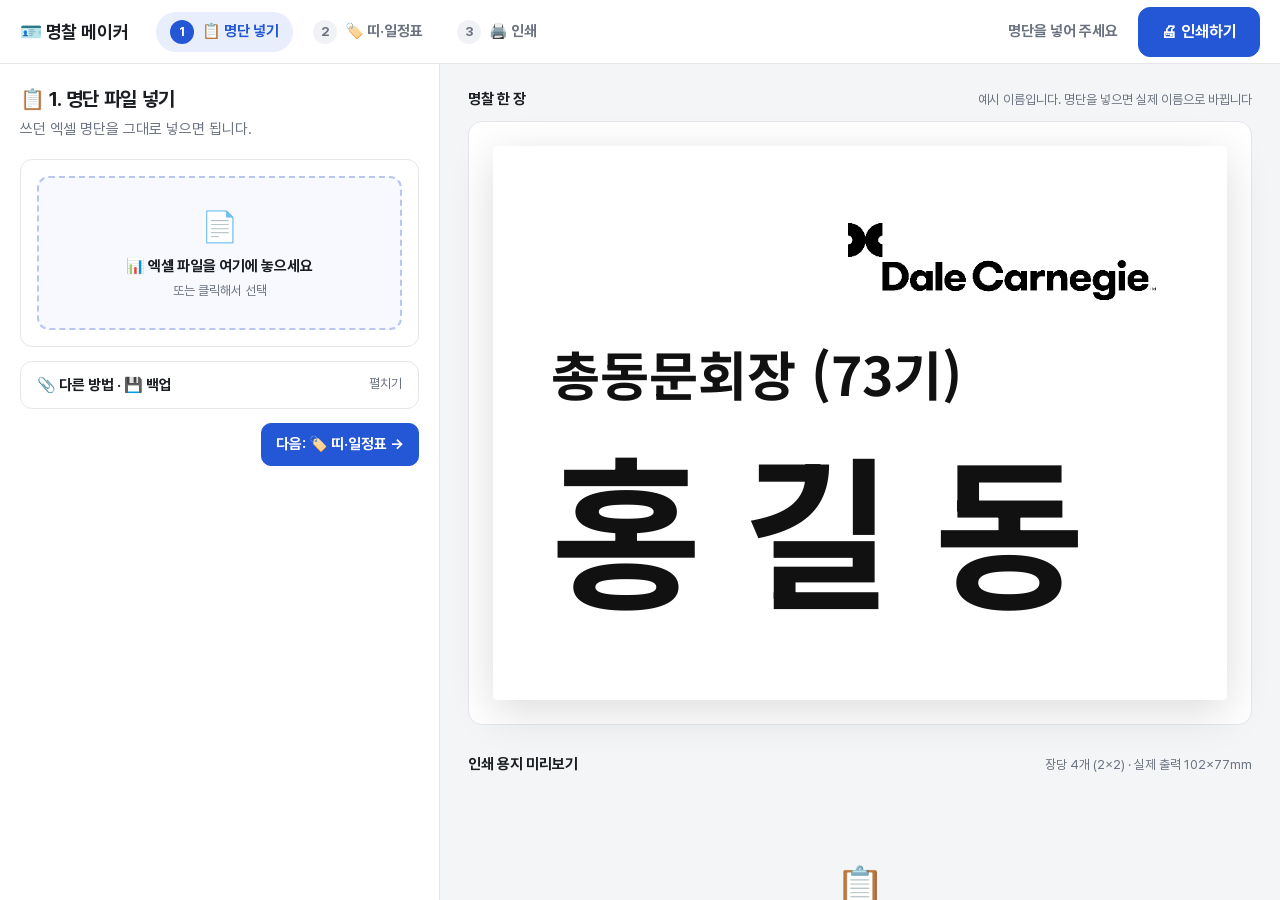
==== nametag/index.html @ 74108c9f "명찰 메이커: 윗칸 띠를 명찰 위에 이어 붙여 한 장에서 곧은 선 6번으로 끝나게, 받은 PPT 양식대로 로고 오른쪽·글 왼쪽, 화면을 번호 목록 3단계로 단순화, 예시 이름 홍길" ====
<!doctype html>
<html lang="ko">
<head>
<meta charset="utf-8">
<meta name="viewport" content="width=device-width, initial-scale=1">
<title>명찰 메이커</title>
<link href="lib/fonts.css" rel="stylesheet">
<!-- 보안: 스크립트·글꼴·도구 파일은 모두 같은 폴더에서만 읽고, 네트워크 연결은 같은 주소로만 허용한다. 글자 인식 작업자(worker)는 blob으로 열어 이 정책을 그대로 물려받는다. -->
<meta http-equiv="Content-Security-Policy" content="default-src 'self'; script-src 'self' 'unsafe-inline' 'wasm-unsafe-eval'; worker-src 'self' blob:; connect-src 'self' data:; img-src 'self' data: blob:; style-src 'self' 'unsafe-inline'; font-src 'self' data:; object-src 'none'; base-uri 'self'; form-action 'none'">
<script src="lib/xlsx.full.min.js"></script>
<script src="lib/tesseract.min.js"></script>
<style>
  :root{
    --bg:#f4f5f7; --card:#fff; --line:#e4e6ea; --line2:#cfd3d9; --text:#1a1d21; --muted:#6b7280; --soft:#f0f2f5;
    --accent:#2457d6; --accent2:#1a46b3; --accent-soft:#e8eefc; --ok:#15803d; --danger:#c2410c;
    --r:12px;
  }
  *{box-sizing:border-box}
  html,body{margin:0;height:100%}
  body{min-width:0;overflow-x:auto;font-family:Pretendard,'Noto Sans KR','Apple SD Gothic Neo','Malgun Gothic',sans-serif;background:var(--bg);color:var(--text);font-size:15px;line-height:1.5;display:flex;flex-direction:column;height:100vh;overflow:hidden;-webkit-font-smoothing:antialiased}
  button,input,select,textarea{font:inherit;color:inherit}

  /* 상단 바 */
  .top{height:64px;background:#fff;border-bottom:1px solid var(--line);display:flex;align-items:center;padding:0 20px;gap:20px;flex:none}
  .brand{font-weight:800;font-size:18px;letter-spacing:-.2px;white-space:nowrap}
  .steps{display:flex;gap:6px;margin-left:8px}
  .todo{display:flex;flex-direction:column;gap:10px;margin:0}
  .todo .row{display:flex;gap:12px;align-items:flex-start}
  .todo .n{width:26px;height:26px;border-radius:50%;background:var(--accent);color:#fff;font-weight:800;font-size:14px;display:flex;align-items:center;justify-content:center;flex:none;margin-top:1px}
  .todo .t{font-size:16px;font-weight:700;line-height:1.5}
  .todo .d{font-size:13.5px;color:var(--muted);line-height:1.5}
  .numcard{display:flex;gap:12px;align-items:flex-start}
  .numcard .n{width:26px;height:26px;border-radius:50%;background:var(--accent);color:#fff;font-weight:800;font-size:14px;display:flex;align-items:center;justify-content:center;flex:none}
  .numcard .nb{flex:1;min-width:0;display:block}
  .numcard h3{margin-top:2px}
  .steps button{white-space:nowrap;border:0;background:transparent;padding:8px 14px;border-radius:999px;display:flex;align-items:center;gap:8px;font-weight:600;color:var(--muted);cursor:pointer}
  .steps button .n{width:24px;height:24px;border-radius:50%;background:var(--soft);display:inline-flex;align-items:center;justify-content:center;font-size:13px;font-weight:800}
  .steps button.active{background:var(--accent-soft);color:var(--accent)}
  .steps button.active .n{background:var(--accent);color:#fff}
  .steps button.done .n{background:var(--ok);color:#fff}
  .status{margin-left:auto;font-weight:700;color:var(--muted)}
  .status b{color:var(--text);font-size:17px}
  .btn{border:1px solid var(--line2);background:#fff;border-radius:10px;padding:9px 14px;font-weight:600;cursor:pointer;display:inline-flex;align-items:center;gap:6px;white-space:nowrap}
  .btn:hover{background:var(--soft)}
  .btn.primary{background:var(--accent);border-color:var(--accent);color:#fff}
  .btn.primary:hover{background:var(--accent2)}
  .btn.big{padding:12px 22px;font-size:16px;border-radius:12px}
  .btn.sm{padding:5px 10px;font-size:13px;border-radius:8px}
  .btn.ghost{border-color:transparent;background:transparent;color:var(--accent)}
  .btn.danger{color:var(--danger)}
  .btn.block{width:100%;justify-content:center}

  /* 본문 */
  .body{flex:1;display:flex;min-height:0}
  .side{width:440px;min-width:440px;background:#fff;border-right:1px solid var(--line);overflow-y:auto;padding:20px 20px 60px}
  .side section{display:none}
  .side section.active{display:block}
  .stage{flex:1;overflow:auto;padding:24px 28px;min-width:420px}
  h2{font-size:20px;font-weight:800;margin:0 0 4px;letter-spacing:-.3px}
  .lead{color:var(--muted);margin:0 0 18px}
  .card{background:var(--card);border:1px solid var(--line);border-radius:var(--r);padding:16px;margin-bottom:14px}
  .card h3{font-size:15px;font-weight:700;margin:0 0 10px;display:flex;align-items:center;justify-content:space-between}
  .card h3 .sub{font-weight:500;color:var(--muted);font-size:13px}
  .muted{color:var(--muted);font-size:13px}
  .field{display:grid;grid-template-columns:96px 1fr;align-items:center;gap:10px;margin:10px 0}
  .field>label{font-weight:600;font-size:14px;color:#374151}
  .ctl{display:flex;align-items:center;gap:8px;flex-wrap:wrap}
  .in{height:38px;border:1px solid var(--line2);border-radius:10px;padding:0 12px;background:#fff;min-width:0}
  .in:focus{outline:2px solid var(--accent-soft);border-color:var(--accent)}
  .in.num{width:76px;text-align:center}
  .in.full{width:100%}
  textarea.in{height:auto;min-height:120px;padding:10px 12px;resize:vertical;font-family:ui-monospace,Menlo,monospace;font-size:13px;line-height:1.5}
  input[type=color]{width:38px;height:38px;padding:2px;border:1px solid var(--line2);border-radius:10px;background:#fff;cursor:pointer}
  .seg{display:inline-flex;flex-wrap:wrap;border:1px solid var(--line2);border-radius:10px;overflow:hidden;background:#fff}
  .seg button{white-space:nowrap;border:0;background:transparent;padding:8px 10px;font-size:13px;font-weight:600;cursor:pointer;color:var(--muted);border-right:1px solid var(--line)}
  .seg button:last-child{border-right:0}
  .seg button.on{background:var(--accent);color:#fff}
  .toggle{display:inline-flex;align-items:center;gap:8px;cursor:pointer;font-weight:600;font-size:14px}
  .toggle input{width:18px;height:18px;accent-color:var(--accent)}
  .stepper{display:inline-flex;align-items:center;border:1px solid var(--line2);border-radius:10px;overflow:hidden}
  .stepper button{border:0;background:#fff;width:34px;height:36px;cursor:pointer;font-size:18px;color:var(--muted)}
  .stepper button:hover{background:var(--soft)}
  .stepper input{width:54px;height:36px;border:0;border-left:1px solid var(--line);border-right:1px solid var(--line);text-align:center;font-weight:700}
  .next{display:flex;justify-content:flex-end;margin-top:6px}

  /* 명단 */
  .drop{border:2px dashed #b9c6ee;border-radius:12px;padding:26px 16px;text-align:center;background:#f7f9ff;cursor:pointer}
  .drop.over{background:var(--accent-soft);border-color:var(--accent)}
  .drop .ic{font-size:30px}
  .drop b{display:block;font-size:15px;margin:6px 0 2px}
  .okbox{background:#ecfdf5;border:1px solid #a7f3d0;color:#065f46;border-radius:10px;padding:10px 12px;font-weight:600;display:flex;justify-content:space-between;align-items:center}
  .mapRow{display:grid;grid-template-columns:70px 1fr 1fr;gap:8px;align-items:center;margin:6px 0}
  .mapRow .k{font-weight:700}
  .mapRow .ex{color:var(--muted);font-size:13px;overflow:hidden;text-overflow:ellipsis;white-space:nowrap}

  /* 틀 카드 */
  .tplGrid{display:grid;grid-template-columns:1fr 1fr;gap:10px}
  .tplCard{border:2px solid var(--line);border-radius:12px;padding:10px;cursor:pointer;background:#fff;text-align:left}
  .tplCard:hover{border-color:var(--line2)}
  .tplCard.on{border-color:var(--accent);background:var(--accent-soft)}
  .tplCard .th{display:flex;justify-content:center;background:#eef0f3;border-radius:8px;padding:8px;overflow:hidden}
  .tplCard .nm{font-weight:700;font-size:13px;margin-top:8px;white-space:nowrap;overflow:hidden;text-overflow:ellipsis}

  /* 줄 편집 */
  .lineCard{border:1px solid var(--line);border-radius:12px;padding:12px;margin:10px 0;background:#fff}
  .lineTop{display:flex;align-items:center;gap:10px;margin-bottom:8px}
  .lineNo{width:26px;height:26px;border-radius:50%;background:var(--text);color:#fff;font-weight:800;font-size:13px;display:inline-flex;align-items:center;justify-content:center;flex:none}
  .lineSample{flex:1;font-weight:700;font-size:16px;overflow:hidden;text-overflow:ellipsis;white-space:nowrap;background:var(--soft);border-radius:8px;padding:6px 10px}
  .lineSample.empty{color:var(--muted);font-weight:500;font-size:13px}
  .ibtn{border:1px solid var(--line2);background:#fff;border-radius:8px;width:30px;height:30px;cursor:pointer;color:var(--muted)}
  .ibtn:hover{background:var(--soft)}
  .chips{display:flex;flex-wrap:wrap;gap:6px;align-items:center}
  .chip{display:inline-flex;align-items:center;gap:6px;background:var(--accent-soft);color:var(--accent);border-radius:999px;padding:5px 6px 5px 12px;font-weight:700;font-size:13px;cursor:pointer;border:1px solid transparent}
  .chip.edit{border-color:var(--accent)}
  .chip small{font-weight:500;opacity:.8}
  .chip .x{width:20px;height:20px;border-radius:50%;background:#fff;display:inline-flex;align-items:center;justify-content:center;font-size:12px}
  .chip .x:hover{background:#fee2e2;color:var(--danger)}
  .chipAdd{border:1px dashed var(--line2);border-radius:999px;height:32px;padding:0 10px;background:#fff;color:var(--muted);font-weight:600;font-size:13px}
  .partEdit{display:flex;gap:8px;align-items:center;background:var(--soft);border-radius:10px;padding:8px 10px;margin-top:8px;font-size:13px}
  .partEdit .in{height:32px;width:90px}
  .partEdit .in.wide{width:200px}

  /* 글꼴 목록 */
  .fontList{display:grid;grid-template-columns:1fr 1fr;gap:8px}
  .fontOpt{border:2px solid var(--line);border-radius:10px;padding:8px 10px;cursor:pointer;background:#fff;text-align:left}
  .fontOpt.on{border-color:var(--accent);background:var(--accent-soft)}
  .fontOpt .sm{font-size:22px;font-weight:700;line-height:1.1}
  .fontOpt .nm{font-size:12px;color:var(--muted);margin-top:2px}

  /* 크기 카드 */
  .sizeGrid{display:grid;grid-template-columns:repeat(5,1fr);gap:6px}
  .sizeOpt{border:2px solid var(--line);border-radius:10px;padding:10px 6px;cursor:pointer;background:#fff;text-align:center}
  .sizeOpt.on{border-color:var(--accent);background:var(--accent-soft)}
  .sizeOpt .box{margin:0 auto 6px;border:2px solid #9ca3af;border-radius:3px;background:#fff}
  .sizeOpt b{display:block;font-size:13px}
  .sizeOpt small{color:var(--muted);font-size:11px}

  details.adv{border:1px solid var(--line);border-radius:12px;padding:0 16px;margin-bottom:14px;background:#fff}
  details.adv summary{cursor:pointer;padding:12px 0;font-weight:700;list-style:none;display:flex;justify-content:space-between}
  details.adv summary::after{content:'펼치기';color:var(--muted);font-weight:500;font-size:13px}
  details.adv[open] summary::after{content:'접기'}
  details.adv .inner{padding-bottom:12px}

  .check{display:flex;gap:10px;align-items:flex-start;padding:8px 0;border-bottom:1px solid var(--line)}
  .check:last-child{border-bottom:0}
  .check .ic{font-size:18px;line-height:1.3}
  .check b{display:block}

  /* 미리보기 영역 */
  .stageHead{display:flex;align-items:center;gap:12px;margin-bottom:10px}
  .stageHead h3{margin:0;font-size:15px;font-weight:700;white-space:nowrap}
  .stageHead .muted{margin-left:auto}
  .oneWrap{background:#fff;border:1px solid var(--line);border-radius:14px;padding:24px;display:flex;justify-content:center;margin-bottom:24px;min-height:200px;align-items:center}
  .oneBadge{box-shadow:0 6px 24px rgba(0,0,0,.14);border-radius:2px}
  .pager{display:flex;align-items:center;gap:6px}
  .pager button{border:1px solid var(--line2);background:#fff;border-radius:8px;width:32px;height:32px;cursor:pointer}
  .pager span{font-weight:700;min-width:64px;text-align:center}
  .pageWrap{margin:0 auto 20px;box-shadow:0 2px 14px rgba(0,0,0,.14);background:#fff;position:relative;display:none}
  .pageWrap.show{display:block}
  .page{position:relative;background:#fff;overflow:hidden}
  .badge{position:absolute;overflow:hidden;display:flex;flex-direction:column;background:#fff}
  .badge .content{flex:1;display:flex;flex-direction:column;align-items:center;overflow:hidden}
  .badge .ln{white-space:nowrap;line-height:1.2;width:100%}
  .cut{position:absolute;background:#9ca3af}
  .cutV{width:0.2mm;top:2mm;bottom:2mm}
  .cutH{height:0.2mm;left:2mm;right:2mm}
  .mark{position:absolute;background:#6b7280}
  .pageNo{position:absolute;right:4mm;bottom:2mm;font-size:7pt;color:#9ca3af}
  .emptyMsg{color:var(--muted);text-align:center;padding:60px 20px;font-size:16px;line-height:1.8}
  .emptyMsg .ic{font-size:40px}
  #ovWrap{position:relative;display:inline-block}
  #ovImg{position:absolute;left:0;top:0;width:100%;height:100%;object-fit:fill;pointer-events:none;opacity:.5}
    .toast{position:fixed;left:50%;bottom:28px;transform:translateX(-50%);background:#111827;color:#fff;padding:10px 18px;border-radius:10px;font-size:14px;z-index:99;font-weight:600}

  @media print{
    body{display:block;height:auto;overflow:visible;background:#fff;min-width:0;width:auto}
    .top,.side,.oneWrap,.stageHead,.emptyMsg,#ovBar,#photoModal,.toast,#bootShade{display:none !important}
    .stage{padding:0;overflow:visible}
    .pageWrap{display:block !important;margin:0;box-shadow:none;zoom:1 !important;page-break-after:always;break-after:page}
    .pageWrap:last-child{page-break-after:auto;break-after:auto}
  }
</style>
<style>
  @media screen and (max-width:760px){
    body{height:auto;overflow:auto}
    .top{height:auto;flex-wrap:wrap;padding:10px 12px;gap:10px}
    .status{margin-left:0;width:100%;order:3}
    .body{flex-direction:column;min-height:0}
    .side{width:100%;min-width:0;border-right:0;border-bottom:1px solid var(--line);padding:16px 14px 30px;overflow:visible}
    .stage{min-width:0;padding:16px 12px;overflow:visible}
    .tplGrid,.fontList{grid-template-columns:1fr 1fr}
    .sizeGrid{grid-template-columns:repeat(2,1fr)}
    .field{grid-template-columns:1fr}
  }
</style>
<style id="pageStyle">@page{size:A4 portrait;margin:0}</style>
</head>
<body>
<header class="top">
  <div class="brand">🪪 명찰 메이커</div>
  <nav class="steps">
    <button data-step="1" onclick="goStep(1)"><span class="n">1</span>📋 명단 넣기</button>
    <button data-step="2" onclick="goStep(2)"><span class="n">2</span>🏷️ 띠·일정표</button>
    <button data-step="3" onclick="goStep(3)"><span class="n">3</span>🖨️ 인쇄</button>
  </nav>
  <div class="status" id="status">명단을 넣어 주세요</div>
  <button class="btn primary big" onclick="doPrint()">🖨 인쇄하기</button>
</header>

<div id="bootShade" aria-live="polite" style="position:fixed;inset:0;background:rgba(255,255,255,.85);z-index:60;display:flex;align-items:center;justify-content:center;font-weight:700;color:var(--muted)">저장된 내용을 불러오는 중…</div>
<div class="body">
<aside class="side">

  <!-- 1단계 명단 -->
  <section data-step="1" class="active">
    <h2>📋 1. 명단 파일 넣기</h2>
    <p class="lead">쓰던 엑셀 명단을 그대로 넣으면 됩니다.</p>
        <div class="card">
      <div class="drop" id="drop"><div class="ic">📄</div><b>📊 엑셀 파일을 여기에 놓으세요</b><span class="muted">또는 클릭해서 선택</span></div>
      <input type="file" id="xlsFile" accept=".xlsx,.xlsm,.xlsb,.xls,.csv,.tsv,.txt,.ods,.numbers" style="display:none">
      <div class="field" id="sheetRow" style="display:none"><label>시트</label><select class="in" id="sheetSelect"></select></div>
    </div>
    <div id="mapCard"></div>
    <details class="adv"><summary>📎 다른 방법 · 💾 백업</summary><div class="inner">
    <div class="card" style="border:0;padding:0">
      <h3>붙여 넣기</h3>
      <textarea class="in full" id="pasteBox" placeholder="엑셀에서 복사한 칸을 붙여 넣으세요.
이름만 한 줄에 하나씩 넣어도 됩니다."></textarea>
      <div class="ctl" style="margin-top:8px"><button class="btn" onclick="parsePaste()">붙여 넣은 명단 읽기</button><button class="btn ghost danger" onclick="clearData()">명단 지우기</button></div>
      <div class="ctl" style="margin-top:10px;padding-top:10px;border-top:1px solid var(--line)"><span class="muted">백업</span><button class="btn sm" onclick="exportAll()">⬇ 전체 백업 파일로 저장</button><button class="btn sm" onclick="document.getElementById('allFile').click()">⬆ 백업 불러오기</button><input type="file" id="allFile" accept=".json" style="display:none" onchange="importAll(this.files[0])"></div>
      <p class="muted" style="margin:6px 0 0">명단과 틀을 파일 하나로 저장합니다.</p>
    </div>
    <div class="card" style="border:0;padding:0">
      <h3>명단에 없는 값 채우기</h3>
      <div class="field"><label>기수</label><input class="in" id="g기수" placeholder="예: 76"></div>
      <div class="field"><label>행사명</label><input class="in" id="g행사명" placeholder="예: 데일카네기 골프대회"></div>
    </div>
    </div></details>
    <div class="next"><button class="btn primary" onclick="goStep(2)">다음: 🏷️ 띠·일정표 →</button></div>
  </section>

  <!-- 2단계 디자인 -->
  <section data-step="2">
    <h2>🏷️ 2. 띠·일정표</h2>
    <p class="lead">행사마다 바뀌는 두 가지입니다. PPT에서 오른쪽 클릭 → 「그림으로 저장」 한 파일을 고르세요.</p>
        <div class="card numcard">
      <span class="n">1</span><div class="nb">
      <h3>🏷️ 윗칸 띠 <span class="sub" id="stripName"></span></h3>
      <p class="muted" style="margin:0 0 8px">케이스 윗칸에 끼우는 행사 제목입니다.</p>
      <div class="ctl"><button class="btn sm" onclick="document.getElementById('stripFile').click()">📂 파일 선택</button><button class="btn sm ghost" onclick="setStrip(null)">지우기</button>
        <input type="file" id="stripFile" accept="image/*" style="display:none">
        <label class="toggle"><input type="checkbox" id="dStripOn"> 띠 함께 인쇄</label></div>
      <details class="adv" style="margin-top:8px"><summary>📐 띠 위치·높이</summary><div class="inner">
      <div class="field" style="margin-top:8px"><label>띠 위치</label><div class="ctl"><select class="in" id="dStripWhere"><option value="stack">명찰 위에 이어서 (추천)</option><option value="pages">따로 모아 인쇄</option><option value="inside">명찰 안에 넣기 (한 칸 케이스)</option></select></div></div>
      <div class="field" style="margin-top:8px"><label>띠 높이</label><div class="ctl"><input type="number" class="in num" id="dStripH" step="0.5" min="5"> mm <span class="muted">폭은 명찰과 같음</span></div></div>
      <div class="field"><label>수량</label><div class="ctl"><input type="number" class="in num" id="dStripCount" step="1" min="0"> <span class="muted">0이면 인원수만큼</span></div></div>
      </div></details>
    </div></div>
<div class="card numcard">
      <span class="n">2</span><div class="nb">
      <h3>📅 뒷면 일정표 <span class="sub" id="backName"></span></h3>
      <p class="muted" style="margin:0 0 8px">없으면 비워 두세요. 앞면만 나옵니다.</p>
      <div class="ctl"><button class="btn sm" onclick="document.getElementById('backFile').click()">📂 파일 선택</button><button class="btn sm ghost" onclick="setBack(null)">지우기</button>
        <input type="file" id="backFile" accept="image/*" style="display:none">
        <label class="toggle"><input type="checkbox" id="dBackOn"> 뒷면 함께 인쇄</label></div>
    </div></div>
<div class="card">
      <h3>🎨 틀 <span class="sub" id="tplCur"></span></h3>
      <p class="muted" style="margin:0 0 8px">쓰던 양식이 기본입니다. 다른 행사면 여기서 바꾸세요.</p>
      <div class="tplGrid" id="tplGrid"></div>
      <details class="adv" style="margin-top:8px"><summary>💾 틀 저장·관리</summary><div class="inner"><div class="ctl" style="margin-top:10px">
        <button class="btn sm primary" onclick="saveTemplate()">이 틀에 저장</button>
        <button class="btn sm" onclick="saveTemplateAs()">새 틀로 저장</button>
        <button class="btn sm" onclick="renameTemplate()">이름 바꾸기</button>
        <button class="btn sm danger" onclick="deleteTemplate()">삭제</button>
      </div>
      <div class="ctl" style="margin-top:6px">
        <button class="btn sm ghost" onclick="exportTemplate()">⬇ 틀 파일 내보내기</button>
        <button class="btn sm ghost" onclick="document.getElementById('tplFile').click()">⬆ 틀 파일 가져오기</button>
        <input type="file" id="tplFile" accept=".json" style="display:none" onchange="importTemplate(this.files[0])">
        <button class="btn sm ghost" onclick="resetPresets()">기본 틀 되살리기</button>
      </div></div></details>
    </div>

    <details class="adv"><summary>✏️ 모양 바꾸기 <span class="muted" style="font-weight:400">글자·크기·색·로고</span></summary><div class="inner">
    <div class="card">
      <h3>명찰에 들어갈 내용</h3>
      <div id="linesBox"></div>
      <button class="btn block" onclick="addLine()">+ 줄 추가</button>
      <p class="muted" style="margin:8px 0 0">값이 비어 있는 항목은 저절로 빠집니다. 「괄호로 묶기」면 앞 항목이 없을 때 괄호도 함께 빠집니다.</p>
    </div>

    <div class="card">
      <h3>명찰 크기</h3>
      <div class="sizeGrid" id="sizeGrid"></div>
      <div class="field" style="margin-top:10px"><label>직접 입력</label><div class="ctl"><input type="number" class="in num" id="szW" step="0.5"> × <input type="number" class="in num" id="szH" step="0.5"> mm</div></div>
      <p class="muted" id="szNote" style="margin:6px 0 0"></p>
    </div>

    <div class="card">
      <h3>글꼴</h3>
      <div class="fontList" id="fontList"></div>
    </div>

    <div class="card">
      <h3>색과 띠</h3>
      <div class="field"><label>글자색</label><input type="color" id="dText"></div>
      <div class="field"><label>색띠</label><div class="ctl"><div class="seg" id="bandSeg"></div><input type="color" id="dBandColor"> <span class="muted">두께</span><input type="number" class="in num" id="dBandH" step="0.5" min="0"> <span class="muted">가장자리 띄움</span><input type="number" class="in num" id="dBandInset" step="0.5" min="0" title="띠를 가장자리에서 이만큼 안쪽에 둡니다 (mm)"></div></div>
      <div class="field"><label>바탕색</label><input type="color" id="dBg"></div>
    </div>

    <div class="card">
      <h3>로고 <span class="sub" id="logoName"></span></h3>
      <div class="ctl"><button class="btn sm" onclick="document.getElementById('logoFile').click()">📂 파일 선택</button><button class="btn sm ghost" onclick="setLogo(null)">지우기</button>
        <input type="file" id="logoFile" accept="image/*" style="display:none"></div>
      <div class="field"><label>정렬</label><select class="in" id="dLogoAlign"><option value="center">가운데</option><option value="left">왼쪽</option><option value="right">오른쪽</option></select></div>
      <div class="field"><label>위치</label><select class="in" id="dLogoPos"><option value="top">글 위 가운데</option><option value="bottom">글 아래 가운데</option><option value="tl">왼쪽 위 구석</option><option value="tr">오른쪽 위 구석</option></select></div>
      <div class="field"><label>높이</label><div class="ctl"><input type="number" class="in num" id="dLogoH" step="0.5" min="2"> mm</div></div>
    </div>

<div class="card" style="background:linear-gradient(135deg,#eef3ff,#f7f9ff);border-color:#c7d6f7">
      <h3>새 디자인이 필요할 때 <span class="sub">사진 한 장이면 됩니다</span></h3>
      <p class="muted" style="margin:0 0 10px">명찰 사진을 넣으면 비슷한 틀을 만들어 줍니다.</p>
      <button class="btn primary block" onclick="PhotoTpl.open()">📷 사진으로 틀 만들기</button>
    </div>
    </div></details>
            <details class="adv"><summary>⚙️ 세부 설정</summary><div class="inner">
      <div class="field"><label>세로 위치</label><div class="seg" id="valignSeg"></div></div>
      <div class="field"><label>안쪽 여백</label><div class="ctl"><input type="number" class="in num" id="dPad" step="0.5" min="0"> mm</div></div>
      <div class="field"><label>줄 간격</label><div class="ctl"><input type="number" class="in num" id="dLineGap" step="0.5" min="0"> mm</div></div>
      <div class="field"><label>여유 줄임</label><div class="ctl"><input type="number" class="in num" id="szShrink" step="0.5" min="0"> mm <span class="muted">케이스에 넉넉히 들어가도록</span></div></div>
      <div class="field"><label>명찰 사이</label><div class="ctl"><input type="number" class="in num" id="szGap" step="0.5" min="0"> mm <span class="muted">0이면 붙여서 한 번에 자름</span></div></div>
      <div class="field"><label>종이 여백</label><div class="ctl"><input type="number" class="in num" id="szMargin" step="0.5" min="0"> mm</div></div>
      <div class="field"><label>종이 방향</label><div class="seg" id="orientSeg"></div></div>
    </div></details>
    <div class="next"><button class="btn primary" onclick="goStep(3)">다음: 🖨️ 인쇄 →</button></div>
  </section>

  <!-- 3단계 인쇄 -->
  <section data-step="3">
    <h2>🖨️ 3. 인쇄</h2>
    <div class="card">
      <div class="todo">
        <div class="row"><span class="n">1</span><div><div class="t">🖨️ 아래 「지금 인쇄하기」를 누르세요</div><div class="d">A4 가로로 나옵니다. 종이는 두꺼운 A4(180g 이상)가 좋습니다.</div></div></div>
        <div class="row"><span class="n">2</span><div><div class="t">⚙️ 인쇄 창에서 두 가지를 맞추세요</div><div class="d">배율 <b>100%</b> (「페이지에 맞춤」 아님) · 여백 <b>없음</b></div></div></div>
        <div class="row"><span class="n">3</span><div><div class="t">✂️ 실선을 따라 자르고, 📄 점선에서 접으세요</div><div class="d">한 장에 곧은 선 6개입니다. 재단기면 여러 장을 겹쳐 한 번에 자릅니다.</div></div></div>
      </div>
    </div>
    <details class="adv"><summary>📐 자르는 선 · 인쇄 위치 <span class="muted" style="font-weight:400">보통은 손대지 않습니다</span></summary><div class="inner">
<div class="card" style="border:0;padding:0"><h3>자르는 선</h3>
      <div class="seg" id="cutSeg"></div>
      <label class="toggle" style="margin-top:10px"><input type="checkbox" id="cutBorder"> 명찰마다 가는 테두리 선</label>
      <p class="muted" style="margin:8px 0 0">그대로 두면 됩니다. 재단기로 여러 장을 한 번에 자를 수 있습니다.</p>
    </div>
<div class="card" style="border:0;padding:0;margin-top:10px"><h3>인쇄 위치 조정 <span class="sub">첫 장이 밀려 나왔을 때만</span></h3><div class="card" style="border:0;padding:0">
      
      <div class="field"><label>좌우</label><div class="ctl"><input type="number" class="in num" id="offX" step="0.5"> mm <span class="muted">오른쪽으로 밀렸으면 − 값</span></div></div>
      <div class="field"><label>위아래</label><div class="ctl"><input type="number" class="in num" id="offY" step="0.5"> mm <span class="muted">아래로 밀렸으면 − 값</span></div></div>
    </div>
    </div></details>
    <button class="btn primary big block" onclick="doPrint()">🖨️ 지금 인쇄하기</button>
    <p class="muted" style="text-align:center;margin-top:10px" id="printSummary"></p>
  </section>
</aside>

<main class="stage">
  <div class="stageHead"><h3>명찰 한 장</h3><span class="muted" id="oneLabel">첫 번째 사람 기준, 실제보다 크게 보여 줍니다</span></div>
  <div class="oneWrap" id="oneWrap"></div>
  <div class="stageHead"><h3>인쇄 용지 미리보기</h3><div class="pager" id="pager"><button onclick="movePage(-1)">‹</button><span id="pageLabel">–</span><button onclick="movePage(1)">›</button></div><span class="muted" id="sheetInfo"></span></div>
  <div id="pages"></div>
</main>
</div>

<script>
/* ---------- 기본값 ---------- */
const MM = 96/25.4;
const SIZES = [['102x77',102,77,'대구CEO 명찰','쓰던 양식'],['90x55',90,55,'명함형',''],['100x70',100,70,'중형',''],['110x75',110,75,'대형',''],['custom',0,0,'직접 입력','']];
const FONTS = [
  ['noto',"본고딕","'Noto Sans KR','Apple SD Gothic Neo','Malgun Gothic',sans-serif"],
  ['pretendard',"프리텐다드","Pretendard,'Apple SD Gothic Neo','Malgun Gothic',sans-serif"],
  ['nanum',"나눔고딕","'Nanum Gothic',sans-serif"],
  ['nanummj',"나눔명조","'Nanum Myeongjo',serif"],
  ['gowun',"고운돋움","'Gowun Dodum',sans-serif"],
  ['dohyeon',"도현","'Do Hyeon',sans-serif"],
  ['blackhan',"검은고딕","'Black Han Sans',sans-serif"],
  ['system',"컴퓨터 기본","'Apple SD Gothic Neo','Malgun Gothic',sans-serif"],
];
const JOINS = [['space','띄어쓰기'],['paren','괄호 ( )'],['dot','가운뎃점 ·'],['slash','빗금 /'],['none','붙이기']];
const FIELDS = ['이름','직책','기수','회사','직함','행사명','기타'];
const DEMO = {이름:'홍길동', 직책:'총동문회장', 기수:'73', 회사:'(주)오토몽', 직함:'대표', 행사명:'데일카네기 골프대회', 기타:''};

const DC_LOGO='[data-uri]';
function line(parts, o){ return Object.assign({parts, join:'space', size:14, bold:false, color:'', spacing:0, align:'center', maxChars:0}, o); }
function part(src, o){ return Object.assign({src, text:'', prefix:'', suffix:''}, o); }
function baseTemplate(){
  return {
    lines:[],
    size:{preset:'90x55', w:90, h:55, shrink:0, gap:0, margin:8, orient:'auto'},
    cut:{style:'full', border:false, offX:0, offY:0},
    design:{font:'noto', text:'#111111', band:'none', bandColor:'#2457d6', bandH:6, bandInset:0, back:null, backOn:false, strip:null, stripOn:false, stripWhere:'stack', stripRatio:0, stripH:25, stripCount:0, bg:'#ffffff', valign:'center', pad:3, lineGap:2, logo:null, logoPos:'top', logoAlign:'center', logoH:8}
  };
}
function presets(){
  const a = baseTemplate();
  a.lines = [ line([part('직책'), part('기수',{suffix:'기'})], {join:'paren', size:14}), line([part('이름')], {size:38, bold:true, spacing:0.5, maxChars:4}) ];
  const b = baseTemplate();
  b.lines = [ line([part('행사명')], {size:12, color:'#2457d6'}), line([part('이름')], {size:36, bold:true, spacing:0.5, maxChars:4}), line([part('회사'), part('직함')], {size:13}) ];
  b.design.band='top';
  const c = baseTemplate();
  c.lines = [ line([part('이름')], {size:42, bold:true, spacing:0.5, maxChars:4}) ];
  const d = baseTemplate();
  d.lines = [ line([part('직책'), part('기수',{suffix:'기'})], {join:'paren', size:13, color:'#dbe7ff'}), line([part('이름')], {size:40, bold:true, spacing:0.5, maxChars:4, color:'#ffffff'}) ];
  d.design.bg='#1e56b8'; d.design.text='#ffffff';
  const e = baseTemplate();
  e.size={preset:'102x77', w:102, h:77, shrink:0, gap:0, margin:8, orient:'auto'};
  e.lines = [ line([part('직책'), part('기수',{suffix:'기'})], {join:'paren', size:21, bold:true, align:'left'}), line([part('이름')], {size:65, bold:true, spacing:0.25, maxChars:3, align:'left'}) ];
  e.design.logo=DC_LOGO; e.design.logoPos='top'; e.design.logoAlign='right'; e.design.logoH=16.2; e.design.valign='flex-start'; e.design.pad=8; e.design.lineGap=3;
  const f = baseTemplate(); // 한 칸 케이스용: 받은 PPT 앞면 그대로 (로고 47.5×16.2mm 위, 직책 21pt, 이름 65pt 글자 띄움), 띠·접기 없음
  f.size={preset:'102x77',w:102,h:77,shrink:0,gap:0,margin:8,orient:'auto'};
  f.lines=[ line([part('직책'), part('기수',{suffix:'기'})], {join:'paren', size:21, bold:true, align:'left'}), line([part('이름')], {size:65, bold:true, spacing:0.25, maxChars:3, align:'left'}) ];
  f.design.logo=DC_LOGO; f.design.logoPos='top'; f.design.logoAlign='right'; f.design.logoH=16.2; f.design.valign='flex-start'; f.design.pad=8; f.design.lineGap=3; f.design.stripWhere='inside';
  return {'대구CEO 총동문회 명찰 (쓰던 양식)':e, '대구CEO 1단 명찰 (받은 양식 그대로, 한 칸 케이스)':f, '카네기 코스: 파란 바탕 흰 글씨 (80기 영상 참고)':d, '기본: 직책 (기수) / 이름':a, '골프대회: 행사명 / 이름 / 회사 직함':b, '이름만 크게':c};
}

/* ---------- 상태 ---------- */
let state = { templates:{}, current:'', tpl:null, data:{cols:[], rows:[]}, map:{}, globals:{'기수':'', '행사명':''}, rawText:'', step:1 };
let workbook=null, curPage=0, pageCount=0;
const clone = o => JSON.parse(JSON.stringify(o));
const $ = id => document.getElementById(id);

/* ---------- 저장소: IndexedDB (본체와 사진을 한 트랜잭션으로) ---------- */
const DB_NAME='nametag', DB_STORE='kv';
function idbOpen(){ return new Promise((res,rej)=>{ if(!window.indexedDB) return rej(new Error('IndexedDB 없음')); const r=indexedDB.open(DB_NAME,1); r.onupgradeneeded=()=>{ r.result.createObjectStore(DB_STORE); }; r.onsuccess=()=>res(r.result); r.onerror=()=>rej(r.error||new Error('open 실패')); r.onblocked=()=>rej(new Error('blocked')); }); }
function idbGet(keys){ return idbOpen().then(db=>new Promise((res,rej)=>{ const tx=db.transaction(DB_STORE,'readonly'); const st=tx.objectStore(DB_STORE); const out={}; keys.forEach(k=>{ const q=st.get(k); q.onsuccess=()=>{ out[k]=q.result; }; }); tx.oncomplete=()=>{ db.close(); res(out); }; tx.onerror=()=>{ db.close(); rej(tx.error); }; })); }
function idbSet(obj){ return idbOpen().then(db=>new Promise((res,rej)=>{ const tx=db.transaction(DB_STORE,'readwrite'); const st=tx.objectStore(DB_STORE); Object.keys(obj).forEach(k=>{ if(obj[k]===undefined||obj[k]===null) st.delete(k); else st.put(obj[k],k); }); tx.oncomplete=()=>{ db.close(); res(); }; tx.onerror=()=>{ db.close(); rej(tx.error||new Error('tx 실패')); }; tx.onabort=()=>{ db.close(); rej(tx.error||new Error('tx 중단')); }; })); }
let loadDone=false, bootDone=false, noSave=false;
async function load(){
  let got=null, failed=false; try{ got=await idbGet(['main','photo']); }catch(e){ console.error(e); failed=true; }
  if(noSave) return; // 「저장본 없이 시작」을 고른 뒤 늦게 읽힌 것은 쓰지 않는다
  if(failed){ // 읽기 실패는 「저장본 없음」과 다르다: 이번 세션은 저장하지 않아 기존 저장본을 지킨다
    noSave=true; saveFailed=true; applyLoaded(null); updateSaveBadge();
    setTimeout(()=>alert('저장된 내용을 읽지 못했습니다. 이번에는 저장 없이 엽니다(기존 저장본은 그대로 둡니다). 브라우저를 다시 열어도 같으면 「전체 백업 파일로 저장」으로 보관해 주세요.'),300);
    return; }
  applyLoaded(got); loadDone=true;
}
const NEW_PRESETS=['대구CEO 총동문회 명찰 (쓰던 양식)','대구CEO 1단 명찰 (받은 양식 그대로, 한 칸 케이스)']; // 나중에 추가된 기본 틀: 기존 저장본에도 한 번만 넣는다 (지운 뒤에는 다시 넣지 않음)
function addNewPresets(){ state.presetsAdded=Array.isArray(state.presetsAdded)? state.presetsAdded.filter(x=>typeof x==='string').slice(0,50) : [];
  const P=presets(); NEW_PRESETS.forEach(k=>{ if(state.presetsAdded.includes(k)) return; if(!(k in state.templates) && P[k]) state.templates=Object.assign({[k]:P[k]}, state.templates); state.presetsAdded.push(k); }); }
function applyLoaded(got){
  if(got && got.main){ state=Object.assign(state, got.main); state.photo=(typeof got.photo==='string')? got.photo : null; rawRows=Array.isArray(state.rawRows)? state.rawRows.filter(r=>Array.isArray(r)).map(r=>r.map(v=>typeof v==='string'?v:'')) : []; delete state.rawRows; }
  else { // 옛 저장본(localStorage) 이어받기: 한 번만
    try{ const s=JSON.parse(localStorage.getItem('nametag.v2')||'null'); if(s) state=Object.assign(state,s); }catch(e){}
    try{ const ph=localStorage.getItem('nametag.photo'); const oldPhoto=state.photo;
      if(ph){ const i=ph.indexOf('|'); const ver=ph.slice(0,i), data=ph.slice(i+1); state.photo = (i>0 && ver===state.saveVer)? data : null; }
      else state.photo = (typeof oldPhoto==='string')? oldPhoto : null; }catch(e){ state.photo=null; }
  }
  if(!state.templates || !Object.keys(state.templates).length) state.templates=presets();
  if(!state.current || !state.templates[state.current]) state.current=Object.keys(state.templates)[0];
  if(!state.tpl) state.tpl=clone(state.templates[state.current]);
  // 옛 형식(col:이름) 보정 + 자료형 검증
  Object.values(state.templates).concat([state.tpl]).forEach(t=>{ if(t&&Array.isArray(t.lines)) t.lines.forEach(L=>(L.parts||[]).forEach(P=>{ if(typeof P.src==='string'&&P.src.startsWith('col:')) P.src=P.src.slice(4); })); });
  const clean={}; Object.keys(state.templates).forEach(n=>{ if(!okName(n)) return; try{ clean[n]=sanitizeTemplate(state.templates[n]); }catch(e){} }); state.templates=clean;
  if(!Object.keys(state.templates).length) state.templates=presets();
  if(!state.templates[state.current]) state.current=Object.keys(state.templates)[0];
  try{ state.tpl=sanitizeTemplate(state.tpl); }catch(e){ state.tpl=clone(state.templates[state.current]); }
  addNewPresets();
  if(typeof state.photo!=='string'||!/^data:image\/jpeg;base64,[A-Za-z0-9+/=]+$/.test(state.photo)) state.photo=null;
  migrateColumns();
}
/* 옛 저장본의 열 이름 규칙(중복 열 「이름_3」 등)을 현재 규칙으로 맞춘다: 원본 줄에서 다시 만들어 자리별로 이름을 바꾼다 */
function migrateColumns(){
  if(!rawRows.length || !state.data || !Array.isArray(state.data.cols) || !state.data.cols.length) return;
  const hi=Number.isInteger(state.headerIndex)? state.headerIndex : -1; if(hi>=rawRows.length) { state.headerIndex=-1; }
  let rebuilt; try{ rebuilt=buildRows(rawRows, Number.isInteger(state.headerIndex)?state.headerIndex:-1); }catch(e){ return; }
  const old=state.data.cols; if(rebuilt.cols.length!==old.length || rebuilt.rows.length!==state.data.rows.length) return;
  if(rebuilt.cols.every((c,i)=>c===old[i])) return;
  // 값이 자리별로 같을 때만 이름을 바꾼다
  for(let i=0;i<rebuilt.rows.length;i++){ for(let k=0;k<old.length;k++){ if((state.data.rows[i][old[k]]||'')!==rebuilt.rows[i][rebuilt.cols[k]]) return; } }
  const rename={}; old.forEach((c,i)=>rename[c]=rebuilt.cols[i]);
  state.data=rebuilt; const m={}; Object.keys(state.map||{}).forEach(f=>{ if(rename[state.map[f]]) m[f]=rename[state.map[f]]; }); state.map=m;
}
let saveTimer=null;
let persistWarned=false;
let saveFailed=false, persistChain=Promise.resolve();
function persistNow(){
  if(!loadDone||noSave) return Promise.resolve(); // 저장본을 읽지 못했거나 저장 없이 시작했으면 덮어쓰지 않는다
  // 본체와 사진을 한 트랜잭션으로 저장한다. 실패하면 이전 저장본이 그대로 남고, 화면에 「저장 안 됨」을 표시한다
  const main=JSON.parse(JSON.stringify(Object.assign({},state,{photo:undefined, rawRows})));
  const photo=state.photo||null;
  persistChain=persistChain.then(()=>idbSet({main, photo, draft:null})).then(()=>{ saveFailed=false; updateSaveBadge(); try{ localStorage.removeItem('nametag.v2'); localStorage.removeItem('nametag.photo'); }catch(e){} })
    .catch(e=>{ saveFailed=true; updateSaveBadge(); if(!persistWarned){ persistWarned=true; alert('브라우저 저장 공간이 부족하거나 저장이 막혀 있어 지금 내용이 다음에 남지 않을 수 있습니다. 「전체 백업 파일로 저장」으로 보관해 주세요.'); } });
  return persistChain;
}
function updateSaveBadge(){ const el=$('saveBadge'); if(el) el.style.display=saveFailed?'inline':'none'; }
function persist(){ clearTimeout(saveTimer); saveTimer=setTimeout(persistNow,300); }

/* ---------- 단계 ---------- */
function goStep(n){
  state.step=n;
  document.querySelectorAll('.side section').forEach(s=>s.classList.toggle('active', +s.dataset.step===n));
  document.querySelectorAll('.steps button').forEach(b=>{ const k=+b.dataset.step; b.classList.toggle('active',k===n); b.classList.toggle('done', k<n || (k===1 && state.data.rows.length>0 && n!==1)); });
  document.querySelector('.side').scrollTop=0; persist();
}

/* ---------- 틀 ---------- */
function renderTplGrid(){
  const g=$('tplGrid'); g.innerHTML='';
  Object.keys(state.templates).forEach(n=>{
    const t=state.templates[n];
    const c=document.createElement('button'); c.className='tplCard'+(n===state.current?' on':'');
    const th=document.createElement('div'); th.className='th';
    const b=makeBadge(sampleRow(), t); const sc=150/((t.size.w-t.size.shrink)*MM); b.style.position='relative'; b.style.zoom=sc; th.appendChild(b);
    const nm=document.createElement('div'); nm.className='nm'; nm.textContent=n;
    c.appendChild(th); c.appendChild(nm);
    c.onclick=()=>{ state.current=n; state.tpl=clone(t); fillSettingsUI(); renderLines(); renderTplGrid(); render(); };
    g.appendChild(c);
  });
  $('tplCur').textContent='현재: '+state.current;
}
function saveTemplate(){ state.templates[state.current]=clone(state.tpl); renderTplGrid(); persist(); toast('「'+state.current+'」 틀에 저장했습니다'); }
function okName(n){ n=String(n||'').trim().slice(0,60); if(!n||['__proto__','constructor','prototype'].includes(n)) return null; return n; }
function saveTemplateAs(){ let n=okName(prompt('새 틀 이름', state.current+' (복사)')); if(!n) return; if(Object.hasOwn(state.templates,n) && !confirm('「'+n+'」 틀이 이미 있습니다. 덮어쓸까요?')) return; state.templates[n]=clone(state.tpl); state.current=n; renderTplGrid(); persist(); }
function renameTemplate(){ const n=okName(prompt('바꿀 이름', state.current)); if(!n||n===state.current) return; if(Object.hasOwn(state.templates,n) && !confirm('「'+n+'」 틀이 이미 있습니다. 덮어쓸까요?')) return; state.templates[n]=state.templates[state.current]; delete state.templates[state.current]; state.current=n; renderTplGrid(); persist(); }
function deleteTemplate(){ if(Object.keys(state.templates).length<=1) return alert('틀은 하나 이상 있어야 합니다.'); if(!confirm('「'+state.current+'」 틀을 지울까요?')) return; delete state.templates[state.current]; state.current=Object.keys(state.templates)[0]; state.tpl=clone(state.templates[state.current]); fillSettingsUI(); renderLines(); renderTplGrid(); render(); persist(); }
function exportTemplate(){ const blob=new Blob([JSON.stringify({name:state.current, template:state.tpl},null,2)],{type:'application/json'}); const a=document.createElement('a'); a.href=URL.createObjectURL(blob); a.download='명찰틀_'+state.current.replace(/[\\/:*?"<>|]/g,'_')+'.json'; a.click(); }
function importTemplate(f){ if(!f) return; const r=new FileReader(); r.onload=()=>{ let t,n; try{ const j=JSON.parse(r.result); t=sanitizeTemplate(j.template||j); n=okName(j.name||f.name.replace(/\.json$/,''))||'가져온 틀'; }catch(e){ alert('틀 파일을 읽지 못했습니다. 이 페이지에서 내보낸 틀 파일만 가져올 수 있습니다.'); return; }
  if(Object.hasOwn(state.templates,n) && !confirm('「'+n+'」 틀이 이미 있습니다. 덮어쓸까요?')) return;
  state.templates[n]=t; state.current=n; state.tpl=clone(t); fillSettingsUI(); renderLines(); renderTplGrid(); render(); persist(); }; r.readAsText(f); $('tplFile').value=''; }
/* 전체 백업: 명단·틀·공통 값·열 연결을 파일 하나로 */
function exportAll(){ const b={kind:'nametag-backup', version:1, saved:new Date().toISOString(), templates:state.templates, current:state.current, tpl:state.tpl, data:state.data, map:state.map, globals:state.globals, headerIndex:state.headerIndex, rawRows, photo:state.photo||null};
  const blob=new Blob([JSON.stringify(b)],{type:'application/json'}); const a=document.createElement('a'); a.href=URL.createObjectURL(blob); a.download='명찰메이커_백업_'+new Date().toISOString().slice(0,10)+'.json'; a.click(); setTimeout(()=>URL.revokeObjectURL(a.href),2000); }
const MAX_ROWS=20000;
function headerIndexOf(b){ if(!Number.isInteger(b.headerIndex)||b.headerIndex<-1) throw new Error('머리글 줄 번호가 올바르지 않습니다 (파일이 손상됨)'); return b.headerIndex; }
/* 백업 파일을 임시 객체로 전부 검증한다. 하나라도 틀리면 예외 → 기존 상태는 손대지 않는다 */
function parseBackup(text){
  const b=JSON.parse(text);
  if(!b||typeof b!=='object'||b.kind!=='nametag-backup'||b.version!==1) throw new Error('이 페이지의 백업 파일이 아닙니다');
  if(!b.templates||typeof b.templates!=='object'||!b.data||typeof b.data!=='object'||!Array.isArray(b.data.cols)||!Array.isArray(b.data.rows)) throw new Error('백업 파일에 명단이나 틀 정보가 없습니다 (파일이 잘렸을 수 있음)');
  const str=(v,max)=>typeof v==='string'? v.slice(0,max||200) : '';
  const tpls={}; Object.keys(b.templates).forEach(n=>{ const nn=okName(n); if(!nn) return; tpls[nn]=sanitizeTemplate(b.templates[n]); });
  if(!Object.keys(tpls).length) throw new Error('백업 파일에 쓸 수 있는 틀이 없습니다');
  if(typeof b.current!=='string'||!Object.hasOwn(tpls,b.current)) throw new Error('현재 틀 이름이 틀 목록에 없습니다 (파일이 손상됨)');
  const current=b.current;
  let tpl; try{ tpl=sanitizeTemplate(b.tpl); }catch(e){ throw new Error('편집 중이던 틀 정보가 손상됐습니다'); }
  if(b.data.rows.length>MAX_ROWS) throw new Error('명단이 '+b.data.rows.length+'명이라 너무 큽니다 (최대 '+MAX_ROWS+'명)');
  if(b.data.cols.length>MAX_COLS || b.data.cols.some(c=>typeof c!=='string'||c.length>MAX_CELL)) throw new Error('열 정보가 올바르지 않습니다 (파일이 손상됨)');
  const cols=b.data.cols.slice();
  if(!cols.length && b.data.rows.length) throw new Error('백업 파일의 열 정보가 없습니다');
  const rows=b.data.rows.map((r,i)=>{ if(!r||typeof r!=='object') throw new Error((i+1)+'번째 명단 줄 형식이 잘못됐습니다'); const o={}; cols.forEach(c=>{ if(typeof r[c]!=='string'||r[c].length>MAX_CELL) throw new Error((i+1)+'번째 줄의 「'+c+'」 칸이 없거나 너무 깁니다 (파일이 손상됨)'); o[c]=r[c]; }); return o; });
  if(!b.map||typeof b.map!=='object') throw new Error('열 연결 정보가 없습니다 (파일이 손상됨)');
  const map={}; Object.keys(b.map).forEach(k=>{ if(!FIELDS.includes(k)||!cols.includes(b.map[k])) throw new Error('열 연결 정보가 명단과 맞지 않습니다'); map[k]=b.map[k]; });
  // 이름 열이 아직 연결되지 않은 백업도 복원한다(인쇄 때 이름 열을 요구함)
  const globals={'기수':str(b.globals&&b.globals['기수'],40),'행사명':str(b.globals&&b.globals['행사명'],80)};
  if(!Array.isArray(b.rawRows)) throw new Error('원본 줄 정보가 없습니다 (파일이 손상됨)');
  const raw=b.rawRows.map((r,i)=>{ if(!Array.isArray(r)||r.length>MAX_COLS) throw new Error((i+1)+'번째 원본 줄 형식이 잘못됐습니다'); return r.map(v=>{ if(typeof v!=='string'||v.length>MAX_CELL||v!==v.trim()) throw new Error((i+1)+'번째 원본 줄에 잘못된 값이 있습니다 (파일이 손상됨)'); return v; }); });
  if(raw.some(r=>!r.some(v=>v))) throw new Error('원본 줄에 빈 줄이 있습니다 (파일이 손상됨)');
  const hIdx=headerIndexOf(b); if(!(hIdx===-1 || hIdx<raw.length)) throw new Error('머리글 줄 번호가 원본 줄 수를 넘습니다 (파일이 손상됨)');
  // 원본 줄 + 머리글 번호로 명단을 똑같은 함수로 다시 만들어, 저장된 열·명단과 한 글자도 다르지 않은지 확인한다
  const rebuilt=raw.length? buildRows(raw,hIdx) : {cols:[],rows:[]};
  if(rebuilt.cols.length!==cols.length) throw new Error('원본 줄의 열 수가 명단과 맞지 않습니다 (파일이 손상됨)');
  if(rebuilt.rows.length!==rows.length) throw new Error('원본 줄 수와 명단 수가 다릅니다 (파일이 손상됨)');
  // 자리별로 모든 값이 같아야 한다 (열 이름이 옛 규칙이어도 값이 같으면 새 이름으로 바꿔 복원)
  for(let i=0;i<rows.length;i++){ for(let k=0;k<cols.length;k++){ if(rebuilt.rows[i][rebuilt.cols[k]]!==rows[i][cols[k]]) throw new Error((i+1)+'번째 사람의 「'+cols[k]+'」 값이 원본 줄과 다릅니다 (파일이 손상됨)'); } }
  if(rebuilt.cols.some((c,i)=>c!==cols[i])){ const rename={}; cols.forEach((c,i)=>rename[c]=rebuilt.cols[i]); Object.keys(map).forEach(f=>{ map[f]=rename[map[f]]; }); cols.length=0; rebuilt.cols.forEach(c=>cols.push(c)); rows.splice(0,rows.length,...rebuilt.rows); }
  if(raw.length>MAX_ROWS+10) throw new Error('원본 줄이 너무 많습니다');
  const headerIndex=hIdx;
  let photo=null; if(b.photo!=null){ if(typeof b.photo!=='string'||!/^data:image\/jpeg;base64,[A-Za-z0-9+/=]+$/.test(b.photo)) throw new Error('사진 정보 형식이 잘못됐습니다'); if(b.photo.length>12000000) throw new Error('사진이 너무 커서 불러올 수 없습니다'); photo=b.photo; }
  return {tpls,current,tpl,cols,rows,map,globals,raw,headerIndex,photo};
}
function importAll(f){ if(!f) return; const r=new FileReader(); r.onload=()=>{ let b; try{ b=parseBackup(r.result); }catch(e){ alert('백업을 불러오지 못했습니다: '+e.message+'\n기존 명단과 틀은 그대로 둡니다.'); return; }
  const bp=(b.map&&b.map['이름'])? b.rows.filter(r=>(r[b.map['이름']]||'').trim()).length : b.rows.length;
  if(!confirm('지금 화면의 명단·틀을 백업 파일 내용으로 바꿉니다.\n백업 내용: 원본 '+b.rows.length+'줄 (인쇄 '+bp+'명), 틀 '+Object.keys(b.tpls).length+'개'+(b.photo?', 겹쳐 보기 사진 포함':'')+'\n계속할까요?')) return;
  state.templates=b.tpls; state.current=b.current; state.tpl=b.tpl; state.data={cols:b.cols, rows:b.rows}; state.map=b.map; state.globals=b.globals; state.headerIndex=b.headerIndex; rawRows=b.raw; state.photo=b.photo; state.headerConfirmed=false;
  fillSettingsUI(); renderMap(); renderLines(); renderTplGrid(); render(); persist(); toast('백업을 불러왔습니다 (인쇄 '+bp+'명, 틀 '+Object.keys(b.tpls).length+'개)'); }; r.readAsText(f); $('allFile').value=''; }
/* 틀 자료형 검증: 외부 파일·옛 저장분을 안전한 값으로 보정한다 */
function sanitizeTemplate(t){
  if(!t||typeof t!=='object'||!Array.isArray(t.lines)) throw new Error('bad template');
  const num=(v,lo,hi,d)=>{ const n=Number(v); return Number.isFinite(n)? Math.min(hi,Math.max(lo,n)) : d; };
  const str=(v,max)=>typeof v==='string'? v.slice(0,max||200) : '';
  const col=(v,d)=>/^#[0-9a-fA-F]{6}$/.test(String(v))? String(v).toLowerCase() : d;
  const one=(v,list,d)=>list.includes(v)? v : d;
  const base=baseTemplate(); const S=t.size||{}, C=t.cut||{}, D=t.design||{};
  const out=baseTemplate();
  out.size={preset:one(S.preset,SIZES.map(x=>x[0]),'custom'), w:num(S.w,20,200,90), h:num(S.h,15,200,55), shrink:num(S.shrink,0,5,0), gap:num(S.gap,0,20,0), margin:num(S.margin,0,30,8), orient:one(S.orient,['auto','portrait','landscape'],'auto')};
  out.cut={style:one(C.style,['full','mark','none'],'full'), border:!!C.border, offX:num(C.offX,-20,20,0), offY:num(C.offY,-20,20,0)};
  out.design={font:one(D.font,FONTS.map(f=>f[0]),'noto'), text:col(D.text,'#111111'), band:one(D.band,['none','top','left','bottom'],'none'), bandColor:col(D.bandColor,'#2457d6'), bandH:num(D.bandH,0,40,6), bandInset:num(D.bandInset,0,20,0), bg:col(D.bg,'#ffffff'), valign:one(D.valign,['center','flex-start','flex-end'],'center'), pad:num(D.pad,0,30,3), lineGap:num(D.lineGap,0,30,2), logo:(typeof D.logo==='string'&&/^data:image\/(png|jpeg|jpg|gif|webp|svg\+xml);base64,[A-Za-z0-9+/=]+$/.test(D.logo)&&D.logo.length<3000000)?D.logo:null, logoPos:one(D.logoPos,['top','bottom','tl','tr'],'top'), logoAlign:one(D.logoAlign,['center','left','right'],'center'), logoH:num(D.logoH,2,50,8), back:(typeof D.back==='string'&&/^data:image\/(png|jpeg);base64,[A-Za-z0-9+/=]+$/.test(D.back)&&D.back.length<4000000)?D.back:null, backOn:!!D.backOn, stripWhere:one(D.stripWhere==='beside'?'stack':D.stripWhere,['stack','pages','inside'], D.stripInside?'inside':'stack'), stripRatio:num(D.stripRatio,0.2,30,0), strip:(typeof D.strip==='string'&&/^data:image\/(png|jpeg);base64,[A-Za-z0-9+/=]+$/.test(D.strip)&&D.strip.length<4000000)?D.strip:null, stripOn:!!D.stripOn, stripH:num(D.stripH,5,80,25), stripCount:num(D.stripCount,0,5000,0)};
  out.lines=t.lines.slice(0,12).map(L=>{ L=L&&typeof L==='object'?L:{}; const parts=(Array.isArray(L.parts)?L.parts:[]).slice(0,8).map(P=>{ P=P&&typeof P==='object'?P:{}; const src=P.src==='fixed'?'fixed':(FIELDS.includes(P.src)?P.src:'이름'); return {src, text:str(P.text,100), prefix:str(P.prefix,20), suffix:str(P.suffix,20)}; });
    return {parts: parts.length?parts:[part('이름')], join:one(L.join,JOINS.map(j=>j[0]),'space'), size:num(L.size,4,200,14), bold:!!L.bold, color:(L.color?col(L.color,''):''), spacing:num(L.spacing,0,2,0), align:one(L.align,['left','center','right'],'center'), maxChars:num(L.maxChars,0,40,0)}; });
  if(!out.lines.length) out.lines=[line([part('이름')],{size:36,bold:true})];
  return out;
}
function resetPresets(){ Object.assign(state.templates, presets()); renderTplGrid(); persist(); toast('기본 틀 3개를 되살렸습니다'); }

/* ---------- 명단 ---------- */
const HEADER_WORDS=/^(이름|성명|성함|name|수강생|수강생명|참가자|참가자명|직책|직위|직급|직함|직위명|기수|차수|참가차수|회차|회사|회사명|소속|소속명|부서|팀|행사명|행사|과정|과정명|번호|no\.?|순번|연락처|전화|휴대폰|이메일|메모|비고|구분)$/i;
function guessMap(cols, rows){
  const m={}; const used=new Set();
  const take=(f,c)=>{ if(c&&!used.has(c)){ m[f]=c; used.add(c);} };
  const EXACT={'이름':['이름','성명','성함','name','NAME','Name','수강생','수강생명','참가자','참가자명'],'직책':['직책','직위','직급','역할','구분'],'직함':['직함','직위명','호칭'],'기수':['기수','기','차수','참가차수','회차'],'회사':['회사','회사명','소속','소속명','업체','단체','기관','부서','팀'],'행사명':['행사명','행사','대회','과정','과정명']};
  const SKIP=/전화|연락|휴대|핸드폰|폰|메일|mail|주소|비고|메모|번호|no\.?|순번|생년|주민|성별|나이/i;
  // 1) 정확히 같은 열 이름 먼저
  cols.forEach(c=>{ const k=c.replace(/\s/g,''); for(const f of Object.keys(EXACT)){ if(EXACT[f].includes(k)){ take(f,c); break; } } });
  // 2) 부분 일치 (전화·메일 같은 열은 건너뜀)
  cols.forEach(c=>{ if(used.has(c)) return; const k=c.replace(/\s/g,''); if(SKIP.test(k)) return; if(/이름|성명|name/i.test(k)) take('이름',c); else if(/직함|직위명/.test(k)) take('직함',c); else if(/직책|직위|직급|역할/.test(k)) take('직책',c); else if(/기수|기$/.test(k)) take('기수',c); else if(/회사|소속|업체|단체|기관/.test(k)) take('회사',c); else if(/행사|대회|과정/.test(k)) take('행사명',c); });
  cols.forEach(c=>{ if(used.has(c)||SKIP.test(c.replace(/\s/g,''))) return; const vals=rows.map(r=>r[c]).filter(Boolean); const k=vals.length||1;
    if(!m['기수'] && vals.filter(v=>/^\d{1,3}\s*기?$/.test(v)).length/k>0.6) take('기수',c);
    else if(!m['이름'] && vals.filter(v=>/^[가-힣]{2,4}$/.test(v)).length/k>0.6) take('이름',c);
    // 그 밖의 열(전화·메일·주소·비고 등)은 자동으로 연결하지 않는다. 필요하면 사용자가 고른다.
  });
  return m;
}
let rawRows=[];
const MAX_COLS=60, MAX_CELL=500;
/* 원본 줄을 정리한다: 글자로 바꾸고 양끝 공백 제거, 칸 길이·열 수 제한, 빈 줄 제거 */
function normalizeRaw(rows){ return rows.map(r=>r.slice(0,MAX_COLS).map(v=>(v==null?'':String(v).trim()).slice(0,MAX_CELL))).filter(r=>r.some(v=>v)); }
/* 원본 줄 + 머리글 번호(-1이면 없음) → {cols, rows}. 명단 읽기와 백업 검증이 똑같이 쓰는 순수 함수 */
function buildRows(raw, hi){
  let body=raw, cols;
  if(hi>=0){ cols=raw[hi].map((v,i)=>v||('열'+(i+1))); body=raw.slice(hi+1); }
  else { const n=raw.reduce((m,r)=>Math.max(m,r.length),0); cols=Array.from({length:n},(_,i)=>'열'+(i+1)); }
  const seen=new Set(); cols=cols.map(c=>{ let n=c, k=2; while(seen.has(n)){ n=c+'_'+k; k++; } seen.add(n); return n; });
  const rows=body.map(r=>{ const o={}; cols.forEach((c,i)=>o[c]=r[i]||''); return o; });
  return {cols, rows};
}
function setRows(rows, headerIndex){
  const over=[]; const maxLen=rows.reduce((m,r)=>Math.max(m,(r||[]).length),0); if(maxLen>MAX_COLS) over.push('열이 '+maxLen+'개라 '+(MAX_COLS+1)+'번째 열부터는 읽지 않습니다');
  const longCells=rows.reduce((n,r)=>n+(r||[]).filter(v=>v!=null&&String(v).length>MAX_CELL).length,0); if(longCells) over.push(longCells+'개 칸이 '+MAX_CELL+'자를 넘어 앞 '+MAX_CELL+'자만 읽습니다');
  if(over.length && !confirm('이 명단은 일부만 읽힙니다:\n- '+over.join('\n- ')+'\n\n이대로 읽을까요? (취소하면 아무것도 바꾸지 않습니다)')){ toast('읽기를 취소했습니다. 기존 명단이 그대로입니다', 2500); return false; }
  rows=normalizeRaw(rows);
  rawRows=rows.map(r=>r.slice());
  if(!rows.length){ state.data={cols:[],rows:[]}; state.map={}; state.headerIndex=-1; state.headerConfirmed=false; afterData(); return true; }
  // 제목 행이 위에 있어도 되게, 앞 6줄 가운데 열 이름이 가장 많이 맞는 줄을 머리글로 삼는다 (사용자가 바꿀 수 있음)
  let hi=-1, hs=0;
  if(headerIndex!==undefined) hi=headerIndex;
  else { const nameLike=v=>/^[가-힣]{2,4}$/.test(v)||/^[A-Za-z]{2,}(\s[A-Za-z]{2,})?$/.test(v);
    rows.slice(0,6).forEach((r,i)=>{ const sc=r.filter(v=>HEADER_WORDS.test(v.replace(/\s/g,''))).length; const next=rows[i+1]; const dataBelow=!!next && next.some(nameLike) && !next.some(v=>HEADER_WORDS.test(v.replace(/\s/g,'')));
      const ok = sc>=2 || (sc>=1 && dataBelow); if(ok && sc>hs){ hs=sc; hi=i; } }); }
  state.headerIndex=hi;
  const built=buildRows(rows, hi);
  state.data=built; state.map=built.rows.length? guessMap(built.cols,built.rows) : {}; state.headerConfirmed=false;
  afterData(); return true;
}
function afterData(){ renderMap(); renderLines(); renderTplGrid(); render(); persist(); if(state.data.rows.length){ const n=state.data.rows.length, p=printableRows().length; toast(p+'명을 읽었습니다'+(n>p?` (이름 없는 ${n-p}줄 제외)`:'')); } }
function parsePaste(){ const t=$('pasteBox').value; if(setRows(parseDelimited(t))) { state.rawText=t; persist(); } }
function clearData(){ state.data={cols:[],rows:[]}; state.map={}; state.rawText=''; rawRows=[]; state.headerIndex=-1; state.headerConfirmed=false; $('pasteBox').value=''; $('sheetRow').style.display='none'; workbook=null; afterData(); clearTimeout(saveTimer); persistNow(); }
function renderMap(){
  const box=$('mapCard'); const d=state.data; if(!d.rows.length){ box.innerHTML=''; return; }
  const used=new Set(); state.tpl.lines.forEach(L=>L.parts.forEach(P=>{ if(P.src!=='fixed') used.add(P.src); }));
  const fields=FIELDS.filter(f=>used.has(f)||state.map[f]);
  const hi=state.headerIndex; const headOpts=['<option value="-1" '+(hi<0?'selected':'')+'>머리글 없음 (첫 줄부터 사람)</option>'].concat(rawRows.slice(0,6).map((r,i)=>`<option value="${i}" ${i===hi?'selected':''}>${i+1}번째 줄: ${esc(r.filter(Boolean).slice(0,4).join(' · ')).slice(0,40)}</option>`)).join('');
  const skipped=d.rows.length-printableRows().length;
  let h=`<div class="card"><div class="okbox"><span>✅ ${printableRows().length}명을 읽었습니다</span><span class="muted">열 ${d.cols.length}개</span></div>${skipped>0?`<p class="muted" style="margin:6px 0 0">이름이 비어 있는 ${skipped}줄(번호만 있는 줄 등)은 인쇄하지 않습니다.</p>`:''}
    <div class="field" style="margin-top:10px"><label>머리글 줄</label><select class="in" onchange="setRows(rawRows,+this.value)">${headOpts}</select></div>
    <h3 style="margin-top:10px">어느 열이 무엇인지 확인 <span class="sub">틀린 곳만 바꾸세요</span></h3>`;
  if(!state.map['이름']) h+=`<p class="muted" style="color:var(--danger);margin:0 0 6px">이름 열을 찾지 못했습니다. 아래에서 이름 열을 골라 주세요.</p>`;
  if(hi<0 && d.cols.length>=2) h+=`<p class="muted" style="color:var(--danger);margin:0 0 6px">머리글(제목 줄)을 찾지 못해 첫 줄부터 사람으로 봅니다. 첫 줄이 제목이면 위에서 「머리글 줄」을 골라 주세요.</p>`;
  fields.forEach(f=>{ const c=state.map[f]||''; const ex=c? d.rows.slice(0,2).map(r=>r[c]).filter(Boolean).join(', ') : '';
    h+=`<div class="mapRow"><span class="k">${f}</span><select class="in" onchange="setMap('${f}',this.value)"><option value="">(없음)</option>${d.cols.map(x=>`<option value="${esc(x)}" ${x===c?'selected':''}>${esc(x)}</option>`).join('')}</select><span class="ex" title="${esc(ex)}">${esc(ex)||'—'}</span></div>`; });
  h+=`</div>`;
  box.innerHTML=h;
}
function setMap(f,c){ if(c) state.map[f]=c; else delete state.map[f]; renderMap(); renderLines(); render(); persist(); }

const drop=$('drop');
drop.onclick=()=>$('xlsFile').click();
drop.ondragover=e=>{e.preventDefault(); drop.classList.add('over');};
drop.ondragleave=()=>drop.classList.remove('over');
drop.ondrop=e=>{e.preventDefault(); drop.classList.remove('over'); if(e.dataTransfer.files[0]) readXls(e.dataTransfer.files[0]);};
$('xlsFile').onchange=e=>{ if(e.target.files[0]) readXls(e.target.files[0]); e.target.value=''; };
function decodeText(buf){
  // 한글 CSV는 엑셀에서 EUC-KR(CP949)로 저장되는 일이 많아, UTF-8로 안 읽히면 EUC-KR로 다시 읽는다
  const b=new Uint8Array(buf);
  if(b.length>=2 && ((b[0]===0xFF&&b[1]===0xFE)||(b[0]===0xFE&&b[1]===0xFF))) return new TextDecoder('utf-16'+(b[0]===0xFF?'le':'be')).decode(buf);
  // 후보 인코딩으로 모두 풀어 보고, 한글·영숫자가 많고 깨진 글자(U+FFFD)·NUL이 없는 쪽을 고른다
  const score=t=>{ if(!t) return -1e9; const bad=(t.match(/[\uFFFD\u0000]/g)||[]).length; const good=(t.match(/[가-힣A-Za-z0-9]/g)||[]).length; const weird=(t.match(/[\u3130-\u318F\u4E00-\u9FFF\uAC00-\uD7A3]/g)||[]).length - (t.match(/[가-힣]/g)||[]).length; return good - bad*50 - weird*5; };
  const tryDec=enc=>{ try{ return new TextDecoder(enc,{fatal:enc==='utf-8'}).decode(buf); }catch(e){ return null; } };
  const cands=[['utf-8',tryDec('utf-8')],['euc-kr',tryDec('euc-kr')],['utf-16le',tryDec('utf-16le')],['utf-16be',tryDec('utf-16be')]].filter(c=>c[1]!==null);
  cands.sort((a,b)=>score(b[1])-score(a[1]));
  return cands.length? cands[0][1] : new TextDecoder().decode(buf);
}
function parseDelimited(text){
  text=text.replace(/^\uFEFF/,'').replace(/\r\n?/g,'\n');
  if(!text.trim()) return [];
  // 따옴표 안의 쉼표·줄바꿈을 지키는 CSV 상태기계 (따옴표는 셀 처음에서만 열림)
  const parseWith=d=>{ const rows=[]; let row=[], cur='', q=false, cellStart=true;
    for(let i=0;i<text.length;i++){ const ch=text[i];
      if(q){ if(ch==='"'){ if(text[i+1]==='"'){ cur+='"'; i++; } else q=false; } else cur+=ch; }
      else if(ch==='"'&&cellStart){ q=true; }
      else if(d&&ch===d){ row.push(cur); cur=''; cellStart=true; continue; }
      else if(ch==='\n'){ row.push(cur); rows.push(row); row=[]; cur=''; cellStart=true; continue; }
      else cur+=ch;
      cellStart=false; }
    row.push(cur); rows.push(row);
    return rows.map(r=>r.map(v=>v.replace(/\n/g,' '))).filter(r=>r.some(v=>v.trim())); };
  // 구분자 후보마다 파싱해서, 2칸 이상인 줄이 많고 칸 수가 고른 쪽을 고른다
  let best=null, bs=-1;
  for(const d of ['\t',',',';','|']){ const rows=parseWith(d); if(!rows.length) continue; const counts=rows.map(r=>r.length); const multi=counts.filter(n=>n>=2).length/rows.length; if(multi===0) continue;
    const mode=counts.slice().sort((a,b)=>counts.filter(v=>v===a).length-counts.filter(v=>v===b).length).pop(); const consistent=counts.filter(n=>n===mode).length/rows.length;
    const score=multi*2+consistent; if(score>bs){ bs=score; best=rows; } }
  return best || parseWith(null);
}
function readXls(f){
  const ext=(f.name.split('.').pop()||'').toLowerCase();
  const r=new FileReader();
  r.onload=()=>{
    try{
      if(['csv','tsv','txt'].includes(ext)){ if(setRows(parseDelimited(decodeText(r.result)))){ workbook=null; $('sheetRow').style.display='none'; toast(f.name+' 을(를) 읽었습니다'); } return; }
      if(typeof XLSX==='undefined') return alert('엑셀 읽기 도구를 불러오지 못했습니다. 인터넷 연결을 확인하거나, CSV로 저장해서 넣거나, 명단을 복사해 붙여 넣어 주세요.');
      const wb=XLSX.read(new Uint8Array(r.result),{type:'array'});
      const first=wb.SheetNames.find(n=>XLSX.utils.sheet_to_json(wb.Sheets[n],{header:1}).length>0)||wb.SheetNames[0];
      if(!setRows(XLSX.utils.sheet_to_json(wb.Sheets[first],{header:1,raw:false,defval:''}))) return; // 취소: 기존 파일·시트 그대로
      workbook=wb; currentSheet=first;
      const sel=$('sheetSelect'); sel.innerHTML=''; wb.SheetNames.forEach(n=>{const o=document.createElement('option'); o.value=n; o.textContent=n; sel.appendChild(o);}); sel.value=first;
      $('sheetRow').style.display= wb.SheetNames.length>1?'grid':'none'; toast(f.name+' 을(를) 읽었습니다');
    }catch(e){ alert('파일을 읽지 못했습니다. 엑셀에서 「다른 이름으로 저장 → CSV」로 저장해서 다시 넣어 보세요.'); }
  };
  r.readAsArrayBuffer(f);
}
let currentSheet=null;
$('sheetSelect').onchange=e=>{ if(useSheet(e.target.value)) currentSheet=e.target.value; else e.target.value=currentSheet; };
function useSheet(n){ return setRows(XLSX.utils.sheet_to_json(workbook.Sheets[n],{header:1,raw:false,defval:''})); }
['기수','행사명'].forEach(k=>{ $('g'+k).oninput=e=>{ state.globals[k]=e.target.value; renderLines(); render(); persist(); }; });

/* ---------- 값 계산 ---------- */
function sampleRow(){ return printableRows()[0] || null; } // 이름 빈 줄은 인쇄하지 않으므로 표본도 인쇄 대상에서
function val(row, f){
  let v='';
  if(row && state.map[f]) v=(row[state.map[f]]||'').trim();
  if(!row && !state.data.rows.length) v=DEMO[f]||'';
  if(!v && state.globals[f]!=null) v=(state.globals[f]||'').trim();
  return v;
}
function partText(row,P){
  if(P.src==='fixed') return (P.text||'').trim();
  let v=val(row,P.src); if(!v) return '';
  if(P.prefix && !v.startsWith(P.prefix)) v=P.prefix+v;
  if(P.suffix && !v.endsWith(P.suffix)) v=v+P.suffix;
  return v;
}
function lineText(row,L){
  const vals=L.parts.map(P=>partText(row,P)).filter(Boolean);
  if(!vals.length) return '';
  switch(L.join){ case 'paren': return vals.length===1? vals[0] : vals[0]+' ('+vals.slice(1).join(' ')+')'; case 'dot': return vals.join(' · '); case 'slash': return vals.join(' / '); case 'none': return vals.join(''); default: return vals.join(' '); }
}

/* ---------- 줄 편집 ---------- */
let editingPart=null;
function addLine(){ state.tpl.lines.push(line([part('이름')],{size:14})); renderLines(); render(); }
function renderLines(){
  const box=$('linesBox'); let h=''; const row=sampleRow();
  state.tpl.lines.forEach((L,li)=>{
    const sample=lineText(row,L);
    h+=`<div class="lineCard"><div class="lineTop"><span class="lineNo">${li+1}</span><div class="lineSample ${sample?'':'empty'}">${sample?esc(sample):'(이 줄에 들어갈 값이 없습니다)'}</div>
      <button class="ibtn" onclick="moveLine(${li},-1)" title="위로">↑</button><button class="ibtn" onclick="moveLine(${li},1)" title="아래로">↓</button><button class="ibtn" onclick="delLine(${li})" title="줄 삭제">✕</button></div>`;
    h+=`<div class="field"><label>넣을 항목</label><div class="chips">`;
    L.parts.forEach((P,pi)=>{ const ed=editingPart&&editingPart[0]===li&&editingPart[1]===pi;
      const label=P.src==='fixed'? `“${esc(P.text||'문구')}”` : esc(P.src);
      const extra=P.src!=='fixed'&&(P.prefix||P.suffix)? `<small>${esc(P.prefix)}·${esc(P.suffix)}</small>`:'';
      h+=`<span class="chip ${ed?'edit':''}" onclick="toggleEdit(${li},${pi})">${label}${extra}<span class="x" onclick="event.stopPropagation();delPart(${li},${pi})">✕</span></span>`; });
    h+=`<select class="chipAdd" onchange="addPart(${li},this.value);this.value=''"><option value="">+ 항목</option>${FIELDS.map(f=>`<option value="${f}">${f}</option>`).join('')}<option value="fixed">고정 문구</option></select></div></div>`;
    if(editingPart&&editingPart[0]===li&&L.parts[editingPart[1]]){ const P=L.parts[editingPart[1]], pi=editingPart[1];
      if(P.src==='fixed') h+=`<div class="partEdit">문구 <input class="in wide" value="${esc(P.text)}" oninput="setPart(${li},${pi},'text',this.value)" placeholder="예: 데일카네기 코스"></div>`;
      else h+=`<div class="partEdit">앞에 붙일 말 <input class="in" value="${esc(P.prefix)}" oninput="setPart(${li},${pi},'prefix',this.value)" placeholder="예: 제"> 뒤에 붙일 말 <input class="in" value="${esc(P.suffix)}" oninput="setPart(${li},${pi},'suffix',this.value)" placeholder="예: 기"></div>`; }
    if(L.parts.length>1) h+=`<div class="field"><label>이어 쓰기</label><div class="seg">${JOINS.map(j=>`<button class="${L.join===j[0]?'on':''}" onclick="setLine(${li},'join','${j[0]}')">${j[1]}</button>`).join('')}</div></div>`;
    h+=`<div class="field"><label>글자 크기</label><div class="ctl"><div class="stepper"><button onclick="setLine(${li},'size',${Math.max(4,(+L.size||14)-2)})">−</button><input type="number" value="${esc(L.size)}" oninput="setLine(${li},'size',+this.value||4)"><button onclick="setLine(${li},'size',${(+L.size||14)+2})">+</button></div><span class="muted">pt</span>
      <label class="toggle"><input type="checkbox" ${L.bold?'checked':''} onchange="setLine(${li},'bold',this.checked)">굵게</label><input type="color" value="${esc(L.color||state.tpl.design.text)}" oninput="setLine(${li},'color',this.value)" title="글자색"></div></div>`;
    h+=`<div class="field"><label>모양</label><div class="ctl"><label class="toggle"><input type="checkbox" ${L.spacing>0?'checked':''} onchange="setLine(${li},'spacing',this.checked?0.5:0)">글자 사이 띄우기 <span class="muted">(차 상 근)</span></label>
      <div class="seg"><button class="${L.align==='left'?'on':''}" onclick="setLine(${li},'align','left')">왼쪽</button><button class="${L.align==='center'?'on':''}" onclick="setLine(${li},'align','center')">가운데</button><button class="${L.align==='right'?'on':''}" onclick="setLine(${li},'align','right')">오른쪽</button></div></div></div>`;
    h+=`<div class="field"><label>긴 글 줄이기</label><div class="ctl"><input type="number" class="in num" value="${esc(L.maxChars)}" min="0" oninput="setLine(${li},'maxChars',+this.value||0)"><span class="muted">자를 넘으면 자동으로 작게 (0이면 안 함)</span></div></div>`;
    h+=`</div>`;
  });
  box.innerHTML=h;
}
function toggleEdit(li,pi){ editingPart=(editingPart&&editingPart[0]===li&&editingPart[1]===pi)?null:[li,pi]; renderLines(); }
function setPart(li,pi,k,v){ state.tpl.lines[li].parts[pi][k]=v; refreshSamples(); render(); }
function refreshSamples(){ const row=sampleRow(); document.querySelectorAll('.lineCard').forEach((c,li)=>{ const L=state.tpl.lines[li]; if(!L) return; const s=lineText(row,L); const el=c.querySelector('.lineSample'); el.textContent=s||'(이 줄에 들어갈 값이 없습니다)'; el.classList.toggle('empty',!s); }); }
function setLine(li,k,v){ state.tpl.lines[li][k]=v; if(k==='size'&&document.activeElement&&document.activeElement.tagName==='INPUT'){ render(); return; } renderLines(); render(); }
function addPart(li,src){ if(!src) return; state.tpl.lines[li].parts.push(part(src)); editingPart=src==='fixed'?[li,state.tpl.lines[li].parts.length-1]:null; renderLines(); renderMap(); render(); }
function delPart(li,pi){ state.tpl.lines[li].parts.splice(pi,1); editingPart=null; renderLines(); render(); }
function delLine(li){ if(!confirm((li+1)+'번째 줄을 지울까요?')) return; state.tpl.lines.splice(li,1); editingPart=null; renderLines(); render(); }
function moveLine(li,d){ const L=state.tpl.lines; const j=li+d; if(j<0||j>=L.length) return; [L[li],L[j]]=[L[j],L[li]]; editingPart=null; renderLines(); render(); }

/* ---------- 설정 UI ---------- */
function seg(id, opts, get, set){
  const el=$(id); el.innerHTML=''; opts.forEach(([v,l])=>{ const b=document.createElement('button'); b.textContent=l; b.className=get()===v?'on':''; b.onclick=()=>{ set(v); seg(id,opts,get,set); render(); }; el.appendChild(b); });
}
function fillSettingsUI(){
  const t=state.tpl, s=t.size, c=t.cut, d=t.design;
  const sg=$('sizeGrid'); sg.innerHTML='';
  SIZES.forEach(([k,w,h,nm,sub])=>{ const b=document.createElement('button'); b.className='sizeOpt'+(s.preset===k?' on':''); const bw=k==='custom'?44:w*0.5, bh=k==='custom'?27:h*0.5;
    b.innerHTML=`<div class="box" style="width:${bw}px;height:${bh}px;${k==='custom'?'border-style:dashed':''}"></div><b>${nm}</b><small>${k==='custom'?'mm 입력':w+'×'+h+'mm'}</small>${sub?`<small style="display:block;color:var(--accent)">${sub}</small>`:''}`;
    b.onclick=()=>{ s.preset=k; if(k!=='custom'){ s.w=w; s.h=h; $('szW').value=w; $('szH').value=h; } fillSettingsUI(); render(); }; sg.appendChild(b); });
  $('szW').value=s.w; $('szH').value=s.h; $('szShrink').value=s.shrink; $('szGap').value=s.gap; $('szMargin').value=s.margin;
  $('cutBorder').checked=c.border; $('offX').value=c.offX; $('offY').value=c.offY;
  const fl=$('fontList'); fl.innerHTML='';
  FONTS.forEach(f=>{ const b=document.createElement('button'); b.className='fontOpt'+(d.font===f[0]?' on':''); b.innerHTML=`<div class="sm" style="font-family:${f[2]}">홍길동</div><div class="nm">${f[1]}</div>`; b.onclick=()=>{ d.font=f[0]; fillSettingsUI(); render(); }; fl.appendChild(b); });
  $('dText').value=d.text; $('dBandColor').value=d.bandColor; $('dBandH').value=d.bandH; $('dBandInset').value=d.bandInset||0; $('dBg').value=d.bg; $('dPad').value=d.pad; $('dLineGap').value=d.lineGap; $('dLogoPos').value=d.logoPos; $('dLogoAlign').value=d.logoAlign||'center'; $('dLogoH').value=d.logoH;
  $('logoName').textContent = d.logo? '로고 있음' : '없음'; $('backName').textContent = d.back? '파일 있음' : '없음'; $('dBackOn').checked=!!(d.back&&d.backOn); $('stripName').textContent = d.strip? '파일 있음' : '없음'; $('dStripOn').checked=!!(d.strip&&d.stripOn); $('dStripH').value=d.stripH||25; $('dStripCount').value=d.stripCount||0; $('dStripWhere').value=d.stripWhere||'stack';
  seg('bandSeg',[['none','없음'],['top','위'],['left','왼쪽'],['bottom','아래']],()=>d.band,v=>d.band=v);
  seg('valignSeg',[['center','가운데'],['flex-start','위쪽'],['flex-end','아래쪽']],()=>d.valign,v=>d.valign=v);
  seg('orientSeg',[['auto','자동'],['portrait','세로'],['landscape','가로']],()=>s.orient,v=>s.orient=v);
  seg('cutSeg',[['full','끝까지 이어진 선'],['mark','모서리 표시만'],['none','없음']],()=>c.style,v=>c.style=v);
  $('g기수').value=state.globals['기수']||''; $('g행사명').value=state.globals['행사명']||'';
  $('pasteBox').value=state.rawText||'';
}
function bind(id, path, type){
  $(id).addEventListener(type||'input', e=>{
    let v = e.target.type==='checkbox'? e.target.checked : e.target.type==='number'? +e.target.value : e.target.value;
    const [a,b]=path.split('.'); state.tpl[a][b]=v;
    if(id==='szW'||id==='szH'){ state.tpl.size.preset='custom'; document.querySelectorAll('.sizeOpt').forEach((o,i)=>o.classList.toggle('on', SIZES[i][0]==='custom')); }
    render();
  });
}
bind('szW','size.w'); bind('szH','size.h'); bind('szShrink','size.shrink'); bind('szGap','size.gap'); bind('szMargin','size.margin');
bind('cutBorder','cut.border','change'); bind('offX','cut.offX'); bind('offY','cut.offY');
bind('dLogoAlign','design.logoAlign'); bind('dText','design.text'); bind('dBandColor','design.bandColor'); bind('dBandH','design.bandH'); bind('dBandInset','design.bandInset'); bind('dBg','design.bg'); bind('dPad','design.pad'); bind('dLineGap','design.lineGap'); bind('dLogoPos','design.logoPos','change'); bind('dLogoH','design.logoH');
$('logoFile').onchange=e=>{ const f=e.target.files[0]; if(!f) return; const r=new FileReader(); r.onload=()=>setLogo(r.result); r.readAsDataURL(f); e.target.value=''; };
$('backFile').onchange=e=>{ const f=e.target.files[0]; if(!f) return; const im=new Image(); const url=URL.createObjectURL(f); im.onload=()=>{ URL.revokeObjectURL(url); // 긴 변 1400px로 줄여 JPEG로 보관 (저장 용량)
    const k=Math.min(1,1400/Math.max(im.width,im.height)); const c=document.createElement('canvas'); c.width=Math.round(im.width*k); c.height=Math.round(im.height*k); const g=c.getContext('2d'); g.fillStyle='#fff'; g.fillRect(0,0,c.width,c.height); g.drawImage(im,0,0,c.width,c.height); setBack(c.toDataURL('image/jpeg',0.88)); }; im.onerror=()=>{ URL.revokeObjectURL(url); alert('그림 파일을 읽지 못했습니다.'); }; im.src=url; e.target.value=''; };
$('stripFile').onchange=e=>{ const f=e.target.files[0]; if(!f) return; const im=new Image(); const url=URL.createObjectURL(f); im.onload=()=>{ URL.revokeObjectURL(url); const k=Math.min(1,1600/Math.max(im.width,im.height)); const c=document.createElement('canvas'); c.width=Math.round(im.width*k); c.height=Math.round(im.height*k); const g=c.getContext('2d'); g.fillStyle='#fff'; g.fillRect(0,0,c.width,c.height); g.drawImage(im,0,0,c.width,c.height); state.tpl.design.stripRatio=Math.round(c.width/c.height*100)/100; setStrip(c.toDataURL('image/jpeg',0.9)); }; im.onerror=()=>{ URL.revokeObjectURL(url); alert('그림 파일을 읽지 못했습니다.'); }; im.src=url; e.target.value=''; };
$('dStripOn').onchange=e=>{ state.tpl.design.stripOn=e.target.checked; if(e.target.checked&&!state.tpl.design.strip){ e.target.checked=false; state.tpl.design.stripOn=false; toast('먼저 「파일 선택」으로 띠 그림을 넣어 주세요'); } render(); };
$('dStripWhere').onchange=e=>{ state.tpl.design.stripWhere=e.target.value; render(); };
function setStrip(v){ state.tpl.design.strip=v; state.tpl.design.stripOn=!!v; $('stripName').textContent=v?'파일 있음':'없음'; $('dStripOn').checked=!!v; render(); }
bind('dStripH','design.stripH'); bind('dStripCount','design.stripCount');
$('dBackOn').onchange=e=>{ state.tpl.design.backOn=e.target.checked; if(e.target.checked&&!state.tpl.design.back){ e.target.checked=false; state.tpl.design.backOn=false; toast('먼저 「파일 선택」으로 뒷면 그림을 넣어 주세요'); } render(); };
function setBack(v){ state.tpl.design.back=v; state.tpl.design.backOn=!!v; $('backName').textContent=v?'파일 있음':'없음'; $('dBackOn').checked=!!v; render(); }
function setLogo(v){ state.tpl.design.logo=v; $('logoName').textContent=v?'로고 있음':'없음'; render(); }

/* ---------- 명찰 한 장 만들기 ---------- */
function stackH(t){ const d=t.design; if(!(d.strip&&d.stripOn&&d.stripWhere==='stack')) return 0; const bw=Math.max(10,t.size.w-t.size.shrink); return d.stripRatio? Math.min(d.stripH, bw/d.stripRatio) : d.stripH; } // 명찰 위에 이어 붙는 띠 높이
function cardH(t){ const s=t.size, d=t.design; const bh=Math.max(10,s.h-s.shrink); return ((d.back&&d.backOn)? bh*2 : bh) + stackH(t); }
/* 뒷면이 켜져 있으면: 위쪽에 뒷면 그림을 거꾸로, 아래쪽에 앞면. 인쇄 후 가운데를 접으면 양면 명찰이 된다 */
function makeBadge(row, t){
  const d=t.design; const front=makeFront(row,t); const sh=stackH(t); const hasBack=!!(d.back&&d.backOn);
  if(!hasBack&&!sh) return front;
  const s=t.size; const bw=Math.max(10,s.w-s.shrink), bh=Math.max(10,s.h-s.shrink); const total=sh+(hasBack?bh*2:bh);
  const card=document.createElement('div'); card.className='badge card2'; card.style.cssText=`width:${bw}mm;height:${total}mm;background:#fff;display:block;${t.cut.border?'outline:0.2mm solid #9ca3af;outline-offset:-0.2mm;':''}`;
  if(sh){ // 윗칸 띠: 명찰과 같은 폭으로 맨 위에. 띠와 명찰 사이는 실선(자르는 선)
    const st=document.createElement('div'); st.style.cssText=`position:absolute;left:0;top:0;width:${bw}mm;height:${sh}mm;overflow:hidden;background:#fff`;
    const si=document.createElement('img'); si.src=d.strip; si.style.cssText='width:100%;height:100%;object-fit:cover;display:block'; st.appendChild(si); card.appendChild(st);
    const cutLn=document.createElement('div'); cutLn.style.cssText=`position:absolute;left:0;top:${sh}mm;width:100%;height:0;border-top:0.2mm solid #9ca3af;z-index:2`; card.appendChild(cutLn); }
  if(hasBack){ const back=document.createElement('div'); back.style.cssText=`position:absolute;left:0;top:${sh}mm;width:${bw}mm;height:${bh}mm;overflow:hidden;background:#fff`;
    const im=document.createElement('img'); im.src=d.back; im.style.cssText='width:100%;height:100%;object-fit:contain;transform:rotate(180deg);display:block'; back.appendChild(im); card.appendChild(back);
    const fold=document.createElement('div'); fold.style.cssText=`position:absolute;left:0;top:${sh+bh}mm;width:100%;height:0;border-top:0.2mm dashed #b0b4bb;z-index:2`; card.appendChild(fold); }
  front.style.position='absolute'; front.style.left='0'; front.style.top=(sh+(hasBack?bh:0))+'mm'; front.style.outline='none'; // 테두리는 바깥 카드 전체에
  card.appendChild(front); return card;
}
const _mc=document.createElement('canvas').getContext('2d');
function fitSize(txt,size,font,bold,spacing,availMm){ // 실제 글꼴로 폭을 재서 칸을 넘으면 글자 크기를 줄인다 (글자 띄움 포함)
  if(!(availMm>0)) return size;
  for(let i=0;i<4;i++){ _mc.font=`${bold?700:400} ${size}pt ${font}`; let w; try{ w=_mc.measureText(txt).width; }catch(e){ return size; }
    const px=size*96/72; w+= (spacing||0)*px*txt.length; const avail=availMm*MM; if(w<=avail) break; size=Math.max(6, size*avail/w*0.995); }
  return Math.round(size*10)/10; }
function makeFront(row, t){
  const s=t.size, c=t.cut, d=t.design;
  const bw=Math.max(10,s.w-s.shrink), bh=Math.max(10,s.h-s.shrink);
  const font=(FONTS.find(f=>f[0]===d.font)||FONTS[0])[2];
  const b=document.createElement('div'); b.className='badge';
  b.style.cssText=`width:${bw}mm;height:${bh}mm;background:${d.bg};font-family:${font};color:${d.text};${c.border?'outline:0.2mm solid #9ca3af;outline-offset:-0.2mm;':''}`;
  if(d.band==='left') b.style.flexDirection='row';
  if(d.band==='bottom') b.style.flexDirection='column-reverse';
  if(d.band!=='none'){ const band=document.createElement('div'); const ins=d.bandInset||0; // 들여쓰기는 띠가 붙는 쪽 가장자리에서만 띄운다 (띠 길이는 그대로 전체)
    const mg=d.band==='left'?`margin-left:${ins}mm`:d.band==='top'?`margin-top:${ins}mm`:`margin-bottom:${ins}mm`;
    band.style.cssText=`background:${d.bandColor};flex:none;${mg};${d.band==='left'?`width:${d.bandH}mm;height:100%`:`height:${d.bandH}mm;width:100%`}`; b.appendChild(band); }
  if(d.strip&&d.stripOn&&d.stripWhere==='inside'){ // 한 칸 케이스: 행사 제목 띠를 명찰 위쪽에 붙여 한 장으로 인쇄
    const sh=(d.strip&&d.stripRatio)? Math.min(d.stripH, bw/d.stripRatio) : d.stripH; // 그림이면 비율대로, 잘리지 않게
    const sb=document.createElement('div'); sb.style.cssText=`flex:none;width:100%;height:${sh}mm;overflow:hidden;background:${d.bandColor};display:flex;align-items:center;justify-content:center`;
    if(d.strip){ const im=document.createElement('img'); im.src=d.strip; im.style.cssText='width:100%;height:100%;object-fit:cover;display:block'; sb.appendChild(im); }
    else { const tx=document.createElement('div'); const et=val(row,'행사명'); tx.textContent=et; const fs=fitSize(et, Math.max(6,d.stripH*0.42*72/25.4), font, true, 0, bw-4); tx.style.cssText=`color:#fff;font-weight:700;font-size:${fs}pt;white-space:nowrap;padding:0 2mm;line-height:1.2`; sb.appendChild(tx); }
    b.insertBefore(sb, b.firstChild); }
  const content=document.createElement('div'); content.className='content';
  content.style.cssText=`justify-content:${d.valign};padding:${d.pad}mm;gap:${d.lineGap}mm;position:relative`;
  const logo=(pos)=>{ if(!d.logo||d.logoPos!==pos) return null; const im=document.createElement('img'); im.src=d.logo; im.style.cssText=`height:${d.logoH}mm;width:auto;max-width:90%;object-fit:contain;flex:none;align-self:${d.logoAlign==='left'?'flex-start':d.logoAlign==='right'?'flex-end':'center'}`; return im; };
  const lt=logo('top'); if(lt) content.appendChild(lt);
  t.lines.forEach(L=>{
    const txt=lineText(row,L); if(!txt) return;
    const e=document.createElement('div'); e.className='ln'; e.textContent=txt;
    let size=L.size; if(L.maxChars>0 && txt.length>L.maxChars) size=size*L.maxChars/txt.length;
    const innerW=bw-(d.band==='left'?(d.bandH+(d.bandInset||0)):0)-2*d.pad-(L.align==='center'&&L.spacing? L.spacing*size*96/72/MM:0);
    size=fitSize(txt,size,font,L.bold,L.spacing||0,innerW);
    e.style.cssText=`font-size:${size}pt;font-weight:${L.bold?700:400};text-align:${L.align};color:${L.color||d.text};letter-spacing:${L.spacing||0}em;${L.align==='center'&&L.spacing?`padding-left:${L.spacing}em;`:''}`;
    content.appendChild(e);
  });
  const lb=logo('bottom'); if(lb) content.appendChild(lb);
  ['tl','tr'].forEach(pos=>{ const im=logo(pos); if(im){ im.style.position='absolute'; im.style.top=d.pad+'mm'; im.style[pos==='tl'?'left':'right']=d.pad+'mm'; content.appendChild(im);} });
  b.appendChild(content);
  return b;
}

/* ---------- 전체 렌더 ---------- */
function printableRows(){ const nm=state.map['이름']; return nm? state.data.rows.filter(r=>(r[nm]||'').trim()) : state.data.rows; }
function render(){
  persist();
  const t=state.tpl, s=t.size, c=t.cut;
  const rows=printableRows();
  // 한 장 미리보기
  const ow=$('oneWrap'); ow.innerHTML='';
  const one=makeBadge(sampleRow(), t); one.classList.add('oneBadge'); one.style.position='relative'; // absolute(뒷면·접는 선)가 이 안에 머물도록
  const availW=ow.clientWidth-48; const bwpx=(s.w-s.shrink)*MM; one.style.zoom=Math.max(0.4, Math.min(2.2, availW/bwpx));
  if(t.design.strip&&t.design.stripOn&&t.design.stripWhere!=='inside'){ const st=document.createElement('div'); st.className='oneBadge'; st.style.cssText=`width:${(s.w-s.shrink)}mm;height:${t.design.stripH}mm;overflow:hidden;background:#fff;margin-bottom:6mm;zoom:${one.style.zoom}`; const im=document.createElement('img'); im.src=t.design.strip; im.style.cssText='width:100%;height:100%;object-fit:cover;display:block'; st.appendChild(im); ow.appendChild(st); ow.style.flexDirection='column'; ow.style.alignItems='center'; } else { ow.style.flexDirection=''; ow.style.alignItems=''; }
  ow.appendChild(one);
  renderPhotoOverlay(ow, one);
  const gt=$('guideTpl'); if(gt) gt.textContent=state.current||'';
  $('oneLabel').textContent = rows.length? '첫 번째 사람 기준, 실제보다 크게 보여 줍니다' : '예시 이름입니다. 명단을 넣으면 실제 이름으로 바뀝니다';
  // 용지
  const bw=Math.max(10,s.w-s.shrink), bh=cardH(t); const frontH=Math.max(10,s.h-s.shrink);
  const fit=(pw,ph)=>({cols:Math.max(0,Math.floor((pw-2*s.margin+s.gap)/(bw+s.gap))), rows:Math.max(0,Math.floor((ph-2*s.margin+s.gap)/(bh+s.gap))), pw, ph});
  const P=fit(210,297), L=fit(297,210);
  const g = s.orient==='portrait'? P : s.orient==='landscape'? L : (L.cols*L.rows>P.cols*P.rows? L : P);
  $('pageStyle').textContent=`@page{size:A4 ${g.pw>g.ph?'landscape':'portrait'};margin:0}`;
  const per=g.cols*g.rows; const badgePages=per? Math.ceil(rows.length/per):0;
  // 상단 띠(케이스 윗칸): 같은 그림을 인원수(또는 지정 수량)만큼 격자로
  const d0=t.design; const stripOn=!!(d0.strip&&d0.stripOn&&d0.stripWhere!=='inside'&&rows.length); const stripH=stripOn? d0.stripH : 0;
  const beside=null; const stackOn=stripOn&&d0.stripWhere==='stack';
  const sg = (stripOn&&!stackOn)? {cols:Math.max(0,Math.floor((g.pw-2*s.margin+s.gap)/(bw+s.gap))), rows:Math.max(0,Math.floor((g.ph-2*s.margin+s.gap)/(stripH+s.gap)))} : {cols:0,rows:0};
  const sper=sg.cols*sg.rows; const stripCount=(stripOn&&!stackOn)? (d0.stripCount||rows.length) : 0; const stripPages=sper? Math.ceil(stripCount/sper) : 0;
  const pages=badgePages+stripPages; pageCount=pages;
  $('status').innerHTML = (rows.length? `<b>${rows.length}명</b> · A4 ${badgePages}장${stripPages?` + 띠 ${stripPages}장`:(stackOn?' (띠 포함)':'')}` : '명단을 넣어 주세요') + ` <span id="saveBadge" style="display:none;color:var(--danger);font-weight:700" title="브라우저 저장 공간이 부족합니다">· ⚠ 저장 안 됨</span>`; updateSaveBadge();
  $('sheetInfo').textContent = per? `장당 ${per}개 (${g.cols}×${g.rows}) · 실제 출력 ${bw}×${frontH}mm${bh!==frontH?` (뒷면 포함 ${bw}×${bh}mm, 접는 선 있음)`:''}` : '';
  $('szNote').textContent = s.shrink>0 ? `실제로는 여유 줄임 ${s.shrink}mm를 뺀 ${bw}×${frontH}mm로 인쇄됩니다.` : `선택한 ${s.w}×${s.h}mm 그대로 인쇄됩니다. 케이스에 빡빡하면 세부 설정의 「여유 줄임」을 1mm로 두세요.`;
  $('printSummary').textContent = rows.length? `${rows.length}명 → 명찰 A4 ${badgePages}장${stripPages?` + 상단 띠 ${stripCount}개 A4 ${stripPages}장`:(stackOn?' (윗칸 띠는 명찰 위에 이어서)':'')}이 인쇄됩니다` : '명단이 비어 있습니다';
  const pv=$('pages'); pv.innerHTML='';
  if(!rows.length){ pv.innerHTML='<div class="emptyMsg"><div class="ic">📋</div>왼쪽에서 명단을 넣으면 인쇄될 용지가 여기에 보입니다.</div>'; $('pager').style.visibility='hidden'; return; }
  if(!per){ pv.innerHTML='<div class="emptyMsg">명찰이 종이보다 큽니다. 크기나 여백을 줄여 주세요.</div>'; $('pager').style.visibility='hidden'; return; }
  $('pager').style.visibility='visible';
  const gridW=g.cols*bw+(g.cols-1)*s.gap, gridH=g.rows*bh+(g.rows-1)*s.gap;
  const x0=(g.pw-gridW)/2+c.offX, y0=(g.ph-gridH)/2+c.offY;
  const scale=Math.min(1,(pv.clientWidth-16)/(g.pw*MM));
  const sgridW=sg.cols*bw+Math.max(0,sg.cols-1)*s.gap, sgridH=sg.rows*stripH+Math.max(0,sg.rows-1)*s.gap; const sx0=(g.pw-sgridW)/2+c.offX, sy0=(g.ph-sgridH)/2+c.offY;
  pageBuild={t,s,c,rows,g,per,bw,bh,x0,y0,scale,pages,badgePages,stripOn,stripH,sg,sper,stripCount,sx0,sy0,sh:stackH(t)}; renderSeq++;
  for(let p=0;p<pages;p++){ const wrap=document.createElement('div'); wrap.className='pageWrap'; wrap.style.width=g.pw+'mm'; wrap.style.height=g.ph+'mm'; wrap.style.zoom=scale; wrap.dataset.p=p; pv.appendChild(wrap); }
  if(curPage>=pages) curPage=0; showPage();
  persist();
}
/* 사진 겹쳐 보기: 한 장 미리보기 위에 펴진 사진을 반투명으로 */
function renderPhotoOverlay(ow, b){
  let bar=$('ovBar'); if(!bar){ bar=document.createElement('div'); bar.id='ovBar'; bar.className='pmPhotoBtn'; ow.parentNode.insertBefore(bar, ow); }
  if(!state.photo){ bar.style.display='none'; return; }
  bar.style.display='flex';
  bar.innerHTML=`<label class="toggle"><input type="checkbox" ${state.showPhoto?'checked':''} onchange="state.showPhoto=this.checked;render()">사진과 겹쳐 보기</label><span class="muted">투명도</span><input type="range" min="0.1" max="0.9" step="0.1" value="${esc(state.ovAlpha||0.5)}" oninput="state.ovAlpha=+this.value;const i=document.getElementById('ovImg');if(i)i.style.opacity=this.value"><button class="btn sm ghost" onclick="state.photo=null;state.showPhoto=false;render()">사진 지우기</button>`;
  if(state.showPhoto){ const wrap=document.createElement('div'); wrap.id='ovWrap'; b.parentNode.insertBefore(wrap,b); wrap.appendChild(b); const im=document.createElement('img'); im.id='ovImg'; im.src=state.photo; im.style.opacity=state.ovAlpha||0.5; if(b.classList.contains('card2')){ im.style.top='50%'; im.style.height='50%'; } wrap.appendChild(im); wrap.style.zoom=b.style.zoom; b.style.zoom=1; }
}
let pageBuild=null, renderSeq=0;
function buildPage(wrap){
  if(!pageBuild||wrap.dataset.built) return; wrap.dataset.built='1';
  const {t,s,c,rows,g,per,bw,bh,x0,y0,pages,badgePages,stripOn,stripH,sg,sper,stripCount,sx0,sy0,sh}=pageBuild; const p=+wrap.dataset.p;
  if(p>=badgePages){ // 상단 띠 페이지
    const q=p-badgePages; const page=document.createElement('div'); page.className='page'; page.style.width=g.pw+'mm'; page.style.height=g.ph+'mm';
    if(c.style==='full'){ const xs=new Set(), ys=new Set(); for(let i=0;i<sg.cols;i++){ xs.add(sx0+i*(bw+s.gap)); xs.add(sx0+i*(bw+s.gap)+bw); } for(let j=0;j<sg.rows;j++){ ys.add(sy0+j*(stripH+s.gap)); ys.add(sy0+j*(stripH+s.gap)+stripH); }
      xs.forEach(x=>{ const e=document.createElement('div'); e.className='cut cutV'; e.style.left=x+'mm'; page.appendChild(e); }); ys.forEach(y=>{ const e=document.createElement('div'); e.className='cut cutH'; e.style.top=y+'mm'; page.appendChild(e); }); }
    for(let i=0;i<sper;i++){ const idx=q*sper+i; if(idx>=stripCount) break; const col=i%sg.cols, row=Math.floor(i/sg.cols); const x=sx0+col*(bw+s.gap), y=sy0+row*(stripH+s.gap);
      const st=document.createElement('div'); st.className='badge'; st.style.cssText=`left:${x}mm;top:${y}mm;width:${bw}mm;height:${stripH}mm;background:#fff;display:block;overflow:hidden;${c.border?'outline:0.2mm solid #9ca3af;outline-offset:-0.2mm;':''}`;
      const im=document.createElement('img'); im.src=t.design.strip; im.style.cssText='width:100%;height:100%;object-fit:cover;display:block'; st.appendChild(im); page.appendChild(st); }
    const no=document.createElement('div'); no.className='pageNo'; no.textContent=`${p+1} / ${pages} (띠)`; page.appendChild(no); wrap.appendChild(page); return; }
  {
    const page=document.createElement('div'); page.className='page'; page.style.width=g.pw+'mm'; page.style.height=g.ph+'mm';
    if(c.style==='full'){
      const xs=new Set(), ys=new Set();
      for(let i=0;i<g.cols;i++){ xs.add(x0+i*(bw+s.gap)); xs.add(x0+i*(bw+s.gap)+bw); }
      for(let j=0;j<g.rows;j++){ ys.add(y0+j*(bh+s.gap)); ys.add(y0+j*(bh+s.gap)+bh); if(sh) ys.add(y0+j*(bh+s.gap)+sh); } // 띠와 명찰 사이도 한 줄로 자른다
      xs.forEach(x=>{ const e=document.createElement('div'); e.className='cut cutV'; e.style.left=x+'mm'; page.appendChild(e); });
      ys.forEach(y=>{ const e=document.createElement('div'); e.className='cut cutH'; e.style.top=y+'mm'; page.appendChild(e); });
    }
    for(let i=0;i<per;i++){
      const r=rows[p*per+i]; if(!r) break;
      const col=i%g.cols, row=Math.floor(i/g.cols);
      const x=x0+col*(bw+s.gap), y=y0+row*(bh+s.gap);
      if(c.style==='mark'){ [[x,y],[x+bw,y],[x,y+bh],[x+bw,y+bh]].concat(sh?[[x,y+sh],[x+bw,y+sh]]:[]).forEach(([mx,my])=>{ const h=document.createElement('div'); h.className='mark'; h.style.cssText=`left:${mx-3}mm;top:${my}mm;width:6mm;height:0.2mm`; page.appendChild(h); const v=document.createElement('div'); v.className='mark'; v.style.cssText=`left:${mx}mm;top:${my-3}mm;width:0.2mm;height:6mm`; page.appendChild(v); }); }
      const b=makeBadge(r,t); b.style.left=x+'mm'; b.style.top=y+'mm'; page.appendChild(b);
    }
    const no=document.createElement('div'); no.className='pageNo'; no.textContent=`${p+1} / ${pages}`; page.appendChild(no);
    wrap.appendChild(page);
  }
}
function showPage(){ document.querySelectorAll('.pageWrap').forEach((w,i)=>{ const on=i===curPage; w.classList.toggle('show',on); if(on) buildPage(w); }); $('pageLabel').textContent=pageCount? `${curPage+1} / ${pageCount}장`:'–'; }
function buildAllPages(){ document.querySelectorAll('.pageWrap').forEach(w=>buildPage(w)); }
function movePage(d){ if(!pageCount) return; curPage=(curPage+d+pageCount)%pageCount; showPage(); }
function looksLikeHeaderRow(r){ // 첫 줄에 이름·기수·영문 이름이 아닌 5자 이상 글자가 있으면 제목이나 머리글일 가능성
  return r.some(v=>v && v.length>=5 && !/^[가-힣]{2,4}$/.test(v) && !/^\d{1,3}\s*기?$/.test(v) && !/^[A-Za-z .'-]{2,}$/.test(v)); }
function doPrint(){ if(!printableRows().length){ goStep(1); toast('먼저 명단을 넣어 주세요'); return; }
  if(!state.map['이름']){ goStep(1); alert('이름 열이 연결되지 않았습니다. 명단 단계의 「어느 열이 무엇인지 확인」에서 이름 열을 골라 주세요.'); return; }
  if(state.headerIndex<0 && !state.headerConfirmed && (state.data.cols.length>=2 || (rawRows.length && looksLikeHeaderRow(rawRows[0])))){
    const firstRow = rawRows.length? rawRows[0] : state.data.cols.map(c=>state.data.rows[0][c]);
    const first=firstRow.filter(Boolean).join(' · ').slice(0,60); const nameCol=state.map['이름']||'(없음)';
    if(!confirm('머리글(제목 줄)을 찾지 못해 첫 줄부터 사람으로 봅니다.\n\n첫 사람: 「'+first+'」\n이름 열: '+nameCol+'\n\n첫 줄이 사람이 맞으면 「확인」, 제목이나 머리글이면 「취소」를 누르고 명단 단계에서 「머리글 줄」을 고르세요.')){ goStep(1); return; }
    state.headerConfirmed=true; persist(); }
  if(false){ const first=rawRows[0].filter(Boolean).join(' · ').slice(0,60); if(!confirm('첫 줄 「'+first+'」도 사람 한 명으로 인쇄됩니다. 머리글(제목 줄)이라면 「취소」를 누르고 명단 단계에서 「머리글 줄」을 고르세요.\n\n이대로 인쇄할까요?')){ goStep(1); return; } }
  if(!pageCount){ goStep(2); alert('명찰이 종이보다 커서 배치할 수 없습니다. 크기나 종이 여백을 줄여 주세요.'); return; }
  const wraps=[...document.querySelectorAll('.pageWrap')].filter(w=>!w.dataset.built);
  if(wraps.length<=8){ buildAllPages(); window.print(); return; }
  // 장수가 많으면 5장씩 나눠 만들어 화면이 멈추지 않게 하고, 다 만든 뒤 인쇄 창을 연다
  const t=toast('인쇄 준비 중… 0 / '+wraps.length+'장', 60000); let i=0; const seq=renderSeq, nRows=state.data.rows.length;
  const step=()=>{ if(seq!==renderSeq || nRows!==state.data.rows.length || wraps.some(w=>!w.isConnected)){ t.remove(); toast('인쇄 준비 중에 내용이 바뀌어 인쇄를 취소했습니다. 다시 「인쇄하기」를 눌러 주세요.', 3000); return; }
    const end=Math.min(i+5,wraps.length); for(;i<end;i++) buildPage(wraps[i]); t.textContent='인쇄 준비 중… '+i+' / '+wraps.length+'장'; if(i<wraps.length) setTimeout(step,0); else { t.remove(); window.print(); } };
  setTimeout(step,0); }

/* ---------- 기타 ---------- */
function esc(s){ return String(s==null?'':s).replace(/&/g,'&amp;').replace(/</g,'&lt;').replace(/"/g,'&quot;'); }
function toast(m,ms){ const t=document.createElement('div'); t.className='toast'; t.textContent=m; document.body.appendChild(t); setTimeout(()=>t.remove(),ms||1800); return t; }
let resizeTimer=null; window.addEventListener('resize',()=>{ clearTimeout(resizeTimer); resizeTimer=setTimeout(render,150); });
window.addEventListener('beforeprint',()=>{ buildAllPages(); document.querySelectorAll('.pageWrap').forEach(w=>{ w.style.zoom=1; }); });
window.addEventListener('afterprint',()=>render());

document.querySelector('.top').inert=true; document.querySelector('.body').inert=true;
// 저장소 읽기가 4초 넘게 멈추면 기본 상태로 시작한다 (화면이 영원히 막히지 않게)
const loadPromise=load().catch(e=>{ console.error(e); noSave=true; saveFailed=true; });
// 10초 넘게 읽히지 않으면 「저장본 없이 시작」을 고를 수 있게 한다. 고르면 이번 세션은 저장하지 않는다(기존 저장본 보호)
const noSaveStart=new Promise(res=>{ setTimeout(()=>{ if(loadDone) return; const sh=$('bootShade'); if(!sh) return; sh.innerHTML='<div style="text-align:center"><div style="margin-bottom:12px">저장된 내용을 읽는 데 시간이 걸립니다…</div><button class="btn" id="noSaveBtn">저장본 없이 시작 (이번에는 저장되지 않음)</button></div>'; $('noSaveBtn').onclick=()=>{ noSave=true; res('nosave'); }; }, 10000); });
const loadWithTimeout=Promise.race([ loadPromise, noSaveStart ]).then(v=>{ if(v==='nosave'){ saveFailed=true; toast('저장본 없이 시작했습니다. 이번 세션은 저장되지 않으니 필요하면 「전체 백업 파일로 저장」을 쓰세요', 6000); } });
loadWithTimeout.then(()=>{ document.querySelector('.top').inert=false; document.querySelector('.body').inert=false; if(!state.templates||!Object.keys(state.templates).length) state.templates=presets(); if(!state.tpl) state.tpl=clone(state.templates[Object.keys(state.templates)[0]]); fillSettingsUI(); renderMap(); renderLines(); renderTplGrid(); render(); goStep(state.step||1); const sh=$('bootShade'); if(sh) sh.remove(); bootDone=true; });
</script>
<script>
/* ===== 사진으로 틀 만들기 (기기 안에서만 처리, 외부 전송 없음) ===== */
(function(){
const PX_PER_MM = 8;               // 펴진 사진 해상도
const $$ = id => document.getElementById(id);

/* ---------- 화면 ---------- */
const modal = document.createElement('div');
modal.id = 'photoModal';
modal.innerHTML = `
<div class="pmBox">
  <div class="pmHead"><b>📷 사진으로 틀 만들기</b><span class="pmStep" id="pmStep">1 / 3 · 사진 넣기</span><button class="ibtn" onclick="PhotoTpl.close()">✕</button></div>
  <div class="pmBody">
    <section class="pmPage active" data-p="1">
      <div class="drop" id="pmDrop"><div class="ic">🪪</div><b>기존 명찰 사진을 여기에 놓기</b><span class="muted">클릭해서 사진을 고릅니다<br>책상(명찰과 다른 색)에 놓고 위에서 찍으면 귀퉁이를 자동으로 잡습니다. 기울어진 사진은 점 네 개를 맞추면 펴 줍니다. 사진은 서버로 보내지 않습니다.</span></div>
      <div class="ctl" style="justify-content:center;margin:8px 0"><button class="btn" onclick="document.getElementById('pmFile').click()">📁 사진 고르기</button><button class="btn" onclick="document.getElementById('pmCam').click()">📷 지금 찍기 (휴대폰)</button></div>
      <input type="file" id="pmFile" accept="image/*" style="display:none">
      <input type="file" id="pmCam" accept="image/*" capture="environment" style="display:none">
      <div id="pmCropWrap" style="display:none">
        <p class="muted" style="margin:0 0 8px">명찰 네 귀퉁이에 점을 맞춰 주세요. 자동으로 잡은 위치가 맞으면 그대로 「펴기」를 누르면 됩니다.</p>
        <div class="pmCanvasWrap"><canvas id="pmCanvas"></canvas></div>
        <div class="row" style="display:flex;gap:10px;align-items:center;margin-top:10px;flex-wrap:wrap">
          <label class="muted">명찰 크기</label><select class="in" id="pmSize"></select>
          <button class="btn" onclick="PhotoTpl.pick()">다른 사진</button>
          <button class="btn primary" onclick="PhotoTpl.flatten()">펴기 →</button>
        </div>
      </div>
    </section>
    <section class="pmPage" data-p="2">
      <div class="pmProgress"><div id="pmBar"></div></div>
      <p id="pmMsg" class="muted">분석 준비 중…</p>
      <div class="pmTwo">
        <div><div class="muted" style="margin-bottom:6px">펴진 사진</div><canvas id="pmFlat" class="pmFlat"></canvas></div>
        <div id="pmFound"></div>
      </div>
      <div class="row" style="display:flex;gap:10px;justify-content:flex-end;margin-top:12px"><button class="btn" onclick="PhotoTpl.go(1)">← 다시</button><button class="btn primary" id="pmApply" disabled onclick="PhotoTpl.apply()">틀로 만들기 →</button></div>
    </section>
  </div>
</div>`;
document.body.appendChild(modal);

const css = document.createElement('style');
css.textContent = `
#photoModal{position:fixed;inset:0;background:rgba(17,24,39,.55);display:none;align-items:center;justify-content:center;z-index:50;padding:20px}
#photoModal.open{display:flex}
.pmBox{background:#fff;border-radius:16px;width:min(980px,100%);max-height:92vh;display:flex;flex-direction:column;box-shadow:0 20px 60px rgba(0,0,0,.3)}
.pmHead{display:flex;align-items:center;gap:12px;padding:14px 18px;border-bottom:1px solid var(--line);font-size:16px}
.pmStep{margin-left:auto;color:var(--muted);font-size:13px;font-weight:600}
.pmBody{padding:18px;overflow:auto}
.pmPage{display:none}.pmPage.active{display:block}
.pmCanvasWrap{background:#111;border-radius:10px;overflow:hidden;display:flex;justify-content:center}
#pmCanvas{max-width:100%;touch-action:none;cursor:crosshair}
.pmProgress{height:8px;background:var(--soft);border-radius:999px;overflow:hidden;margin-bottom:8px}
#pmBar{height:100%;width:0;background:var(--accent);transition:width .3s}
.pmTwo{display:grid;grid-template-columns:1fr 1fr;gap:16px;align-items:start}
.pmFlat{width:100%;border:1px solid var(--line);border-radius:8px;background:#fff}
.pmLine{border:1px solid var(--line);border-radius:10px;padding:10px;margin-bottom:8px;display:grid;grid-template-columns:110px 1fr;gap:10px;align-items:center}
.pmLine canvas{width:110px;border:1px solid var(--line);border-radius:6px;background:#fff}
.pmLine .r{display:flex;flex-wrap:wrap;gap:6px;align-items:center;font-size:13px}
.pmLine input.in{height:32px;width:150px}
.pmLine select.in{height:32px}
.pmSw{display:inline-block;width:16px;height:16px;border-radius:4px;border:1px solid #0003;vertical-align:middle}
.pmSum{background:var(--soft);border-radius:10px;padding:10px 12px;font-size:13px;margin-bottom:10px;line-height:1.7}
.pmPhotoBtn{margin-bottom:12px;display:flex;gap:8px;align-items:center;flex-wrap:wrap}
@media screen and (max-width:760px){.pmTwo{grid-template-columns:1fr}}
`;
document.head.appendChild(css);

/* ---------- 상태 ---------- */
let img=null, quad=null, drag=-1, dragged=false, scaleK=1, flat=null, result=null, worker=null, lastQuadScore=0;

function open(){ modal.classList.add('open'); go(1); const s=$$('pmSize'); s.innerHTML=''; SIZES.filter(x=>x[0]!=='custom').forEach(x=>{ const o=document.createElement('option'); o.value=x[0]; o.textContent=`${x[3]} ${x[1]}×${x[2]}mm`; s.appendChild(o); }); const cur=state.tpl.size; const o=document.createElement('option'); o.value='custom'; o.textContent=`직접 입력 (지금 설정 ${cur.w}×${cur.h}mm)`; s.appendChild(o); s.value=cur.preset||'90x55'; }
function close(){ modal.classList.remove('open'); releaseWorker(); }
function releaseWorker(){ if(worker){ try{ worker.terminate(); }catch(e){} worker=null; } }
function go(n){ modal.querySelectorAll('.pmPage').forEach(p=>p.classList.toggle('active',+p.dataset.p===n)); $$('pmStep').textContent = n===1? '1 / 2 · 사진 넣기' : '2 / 2 · 자동 분석'; }
function pick(){ $$('pmFile').click(); }

const dz=$$('pmDrop');
dz.onclick=pick;
dz.ondragover=e=>{e.preventDefault(); dz.classList.add('over');};
dz.ondragleave=()=>dz.classList.remove('over');
dz.ondrop=e=>{e.preventDefault(); dz.classList.remove('over'); if(e.dataTransfer.files[0]) loadFile(e.dataTransfer.files[0]);};
$$('pmFile').onchange=e=>{ if(e.target.files[0]) loadFile(e.target.files[0]); e.target.value=''; };
$$('pmCam').onchange=e=>{ if(e.target.files[0]) loadFile(e.target.files[0]); e.target.value=''; };

function loadFile(f){ const r=new FileReader(); r.onload=()=>loadDataURL(r.result); r.readAsDataURL(f); }
function loadDataURL(url){ const im=new Image(); im.onload=()=>{ img=shrinkImage(im,1600); dragged=false; quad=guessQuad(img); drawCrop(); dz.style.display='none'; $$('pmCropWrap').style.display='block'; const hint=$$('pmCropWrap').querySelector('p'); hint.textContent = lastQuadScore>=0.25 ? '명찰을 자동으로 찾았습니다. 초록 점이 네 귀퉁이에 맞으면 「펴기」를 누르세요. 어긋나면 점을 끌어 맞춥니다.' : '명찰 귀퉁이를 자동으로 찾지 못했습니다. 초록 점 네 개를 명찰 모서리로 끌어 주세요. (어두운 책상 위에서 찍으면 자동으로 잡힙니다)'; }; im.src=url; }
$$('pmSize').addEventListener('change',()=>{ if(img&&!dragged){ quad=guessQuad(img); drawCrop(); } });

/* ---------- 귀퉁이 자동 추정 ---------- */
/* 두 가지 방법으로 후보를 만들고, 고른 명찰 비율에 가장 잘 맞는 쪽을 쓴다
   (1) 테두리 색과 다른 가장 큰 덩어리  (2) 윤곽선(경계)으로 둘러싸여 바깥과 끊긴 가장 큰 영역 */
function guessQuad(im){
  const W=320, H=Math.round(im.height*W/im.width); const c=document.createElement('canvas'); c.width=W; c.height=H; const g=c.getContext('2d'); g.drawImage(im,0,0,W,H);
  const d=g.getImageData(0,0,W,H).data; const k=im.width/W;
  const mm=sizeMM(); const want=mm.w/mm.h;
  const cands=[];
  const a=blobByBorderColor(d,W,H); if(a) cands.push(a);
  [0.97,0.93,0.88,0.8].forEach(q=>{ const b=blobByEdges(d,W,H,q); if(b) cands.push(b); });
  const c2=blobByCenterChroma(d,W,H); if(c2) cands.push(c2);
  let best=null, bs=-1e9;
  cands.forEach(q=>{ const sc=scoreQuad(q,W,H,want); if(sc>bs){ bs=sc; best=q; } });
  lastQuadScore=bs;
  if(!best || bs<0.25) return [[im.width*.15,im.height*.25],[im.width*.85,im.height*.25],[im.width*.85,im.height*.75],[im.width*.15,im.height*.75]];
  return best.pts.map(p=>[(p[0]+0.5)*k,(p[1]+0.5)*k]);
}
function largestComponent(mask,W,H){ const lab=new Int32Array(W*H).fill(-1); let best=null,n=0; const st=[];
  for(let i=0;i<W*H;i++){ if(!mask[i]||lab[i]>=0) continue; let cnt=0; st.push(i); lab[i]=n;
    while(st.length){ const p=st.pop(); cnt++; const x=p%W,y=(p/W)|0; if(x>0&&mask[p-1]&&lab[p-1]<0){lab[p-1]=n;st.push(p-1);} if(x<W-1&&mask[p+1]&&lab[p+1]<0){lab[p+1]=n;st.push(p+1);} if(y>0&&mask[p-W]&&lab[p-W]<0){lab[p-W]=n;st.push(p-W);} if(y<H-1&&mask[p+W]&&lab[p+W]<0){lab[p+W]=n;st.push(p+W);} }
    if(!best||cnt>best.cnt) best={cnt,id:n}; n++; }
  if(!best) return null;
  let tl=null,tr=null,brc=null,bl=null; const m=new Uint8Array(W*H);
  for(let i=0;i<W*H;i++){ if(lab[i]!==best.id) continue; m[i]=1; const x=i%W,y=(i/W)|0; const s=x+y,df=x-y;
    if(!tl||s<tl[0]+tl[1]) tl=[x,y]; if(!brc||s>brc[0]+brc[1]) brc=[x,y]; if(!tr||df>tr[0]-tr[1]) tr=[x,y]; if(!bl||df<bl[0]-bl[1]) bl=[x,y]; }
  return {pts:[tl,tr,brc,bl], area:best.cnt, mask:m}; }
function blobByBorderColor(d,W,H){
  const br=[],bg=[],bb=[]; for(let x=0;x<W;x+=2){ [0,H-1].forEach(y=>{ const i=(y*W+x)*4; br.push(d[i]); bg.push(d[i+1]); bb.push(d[i+2]); }); } for(let y=0;y<H;y+=2){ [0,W-1].forEach(x=>{ const i=(y*W+x)*4; br.push(d[i]); bg.push(d[i+1]); bb.push(d[i+2]); }); }
  const med=a=>{ a=a.slice().sort((x,y)=>x-y); return a[a.length>>1]; }; const R=med(br),G=med(bg),B=med(bb);
  const mask=new Uint8Array(W*H); for(let i=0;i<W*H;i++){ const dr=d[i*4]-R, dg=d[i*4+1]-G, db=d[i*4+2]-B; mask[i]= (dr*dr+dg*dg+db*db) > 40*40 ? 1:0; }
  const r=largestComponent(mask,W,H); return r && r.area>W*H*0.03 ? r : null; }
function blobByEdges(d,W,H,q){
  // 색 채널별로 경계를 찾는다 (밝기가 같아도 색이 다르면 경계) + 3×3 평균으로 노이즈를 줄인다
  const ch=[0,1,2].map(c=>{ const g=new Float32Array(W*H); for(let i=0;i<W*H;i++) g[i]=d[i*4+c]; const b=new Float32Array(W*H); for(let y=1;y<H-1;y++) for(let x=1;x<W-1;x++){ let s=0; for(let dy=-1;dy<=1;dy++) for(let dx=-1;dx<=1;dx++) s+=g[(y+dy)*W+x+dx]; b[y*W+x]=s/9; } return b; });
  const mag=new Float32Array(W*H); const vals=[];
  for(let y=2;y<H-2;y++) for(let x=2;x<W-2;x++){ const i=y*W+x; let m=0; for(const bl of ch){ const gx=(bl[i-W+1]+2*bl[i+1]+bl[i+W+1])-(bl[i-W-1]+2*bl[i-1]+bl[i+W-1]); const gyv=(bl[i+W-1]+2*bl[i+W]+bl[i+W+1])-(bl[i-W-1]+2*bl[i-W]+bl[i-W+1]); const v=Math.hypot(gx,gyv); if(v>m) m=v; } mag[i]=m; vals.push(m); }
  vals.sort((a,b)=>a-b); const mean=vals.reduce((a,b)=>a+b,0)/vals.length; const sd=Math.sqrt(vals.reduce((a,b)=>a+(b-mean)*(b-mean),0)/vals.length);
  const thr=Math.max(20, Math.min(vals[Math.floor(vals.length*q)], mean+3*sd));
  const edge=new Uint8Array(W*H); for(let i=0;i<W*H;i++) if(mag[i]>thr) edge[i]=1;
  const dil=new Uint8Array(W*H); for(let y=0;y<H;y++) for(let x=0;x<W;x++){ const i=y*W+x; if(edge[i]||(x>0&&edge[i-1])||(x<W-1&&edge[i+1])||(y>0&&edge[i-W])||(y<H-1&&edge[i+W])) dil[i]=1; }
  // 테두리에서 윤곽선이 아닌 곳을 따라 채우기 → 바깥
  const outside=new Uint8Array(W*H); const st=[]; for(let x=0;x<W;x++){ st.push(x); st.push((H-1)*W+x); } for(let y=0;y<H;y++){ st.push(y*W); st.push(y*W+W-1); }
  while(st.length){ const p=st.pop(); if(outside[p]||dil[p]) continue; outside[p]=1; const x=p%W,y=(p/W)|0; if(x>0) st.push(p-1); if(x<W-1) st.push(p+1); if(y>0) st.push(p-W); if(y<H-1) st.push(p+W); }
  const inside=new Uint8Array(W*H); for(let i=0;i<W*H;i++) inside[i]=outside[i]?0:1;
  // 가는 선(윤곽선 그물)은 지우고 넓은 속만 남긴다: 2px 침식
  const erode=(m,r)=>{ const o=new Uint8Array(W*H); for(let y=r;y<H-r;y++) for(let x=r;x<W-r;x++){ let ok=1; for(let dy=-r;dy<=r&&ok;dy++) for(let dx=-r;dx<=r;dx++){ if(!m[(y+dy)*W+x+dx]){ ok=0; break; } } o[y*W+x]=ok; } return o; };
  const dilate=(m,r)=>{ const o=new Uint8Array(W*H); for(let y=0;y<H;y++) for(let x=0;x<W;x++){ if(!m[y*W+x]) continue; for(let dy=-r;dy<=r;dy++) for(let dx=-r;dx<=r;dx++){ const nx=x+dx,ny=y+dy; if(nx>=0&&ny>=0&&nx<W&&ny<H) o[ny*W+nx]=1; } } return o; };
  const core=erode(inside,2);
  const r0=largestComponent(core,W,H);
  if(!r0||r0.area<W*H*0.03||r0.area>W*H*0.95) return null;
  // 가장 큰 속 영역에서 시작해, 주변(띠·그림자 선 너머)의 다른 속 영역을 닿는 대로 통째로 합친다
  const lab=labelAll(core,W,H); let cur=r0.mask;
  for(let t=0;t<3;t++){ const grown=dilate(cur,12); const hit=new Set(); for(let i=0;i<W*H;i++) if(grown[i]&&lab[i]>=0) hit.add(lab[i]);
    const nxt=new Uint8Array(W*H); for(let i=0;i<W*H;i++) if(lab[i]>=0&&hit.has(lab[i])) nxt[i]=1; cur=nxt; }
  // 합친 속 영역을 윤곽선까지 살짝 키운다
  const fin=dilate(cur,3); for(let i=0;i<W*H;i++) if(fin[i]&&!inside[i]) fin[i]=0;
  const rf=largestComponent(fin,W,H); return rf && rf.area>W*H*0.03 && rf.area<W*H*0.95 ? rf : null; }
function labelAll(mask,W,H){ const lab=new Int32Array(W*H).fill(-1); let n=0; const st=[];
  for(let i=0;i<W*H;i++){ if(!mask[i]||lab[i]>=0) continue; st.push(i); lab[i]=n;
    while(st.length){ const p=st.pop(); const x=p%W,y=(p/W)|0; if(x>0&&mask[p-1]&&lab[p-1]<0){lab[p-1]=n;st.push(p-1);} if(x<W-1&&mask[p+1]&&lab[p+1]<0){lab[p+1]=n;st.push(p+1);} if(y>0&&mask[p-W]&&lab[p-W]<0){lab[p-W]=n;st.push(p-W);} if(y<H-1&&mask[p+W]&&lab[p+W]<0){lab[p+W]=n;st.push(p+W);} } n++; }
  return lab; }
/* (3) 사진 가운데 색조(밝기 뺀 색)와 같은 영역: 그림자가 져도 같은 색으로 본다 */
function blobByCenterChroma(d,W,H){
  const chroma=i=>{ const r=d[i*4],g=d[i*4+1],b=d[i*4+2]; const s=r+g+b+1; return [r/s,g/s,b/s, Math.max(r,g,b)-Math.min(r,g,b)]; };
  const cx=W>>1, cy=H>>1; const seeds=[]; for(let y=cy-Math.round(H*0.06);y<=cy+Math.round(H*0.06);y+=2) for(let x=cx-Math.round(W*0.06);x<=cx+Math.round(W*0.06);x+=2) seeds.push(chroma(y*W+x));
  const med=k=>{ const a=seeds.map(v=>v[k]).sort((p,q)=>p-q); return a[a.length>>1]; }; const ref=[med(0),med(1),med(2),med(3)];
  const mask=new Uint8Array(W*H); for(let i=0;i<W*H;i++){ const c=chroma(i); const dc=Math.hypot(c[0]-ref[0],c[1]-ref[1],c[2]-ref[2]); const ds=Math.abs(c[3]-ref[3]); if(dc<0.045 && ds<70) mask[i]=1; }
  // 작은 구멍(글자)은 메우고 가는 연결은 끊는다
  const close=(m,r)=>{ const o=new Uint8Array(W*H); for(let y=0;y<H;y++) for(let x=0;x<W;x++){ if(!m[y*W+x]) continue; for(let dy=-r;dy<=r;dy++) for(let dx=-r;dx<=r;dx++){ const nx=x+dx,ny=y+dy; if(nx>=0&&ny>=0&&nx<W&&ny<H) o[ny*W+nx]=1; } } const e=new Uint8Array(W*H); for(let y=r;y<H-r;y++) for(let x=r;x<W-r;x++){ let ok=1; for(let dy=-r;dy<=r&&ok;dy++) for(let dx=-r;dx<=r;dx++){ if(!o[(y+dy)*W+x+dx]){ ok=0; break; } } e[y*W+x]=ok; } return e; };
  const m2=close(mask,3);
  // 가운데를 포함하는 덩어리만
  // 가운데 창에서 가장 많이 나오는 덩어리를 고른다 (가운데 한 점이 글자 위에 있어도 됨)
  const lab=labelAll(m2,W,H); const freq={}; for(let y=cy-Math.round(H*0.08);y<=cy+Math.round(H*0.08);y++) for(let x=cx-Math.round(W*0.08);x<=cx+Math.round(W*0.08);x++){ const l=lab[y*W+x]; if(l>=0) freq[l]=(freq[l]||0)+1; }
  const ids=Object.keys(freq); if(!ids.length) return null; const id=+ids.sort((p,q)=>freq[q]-freq[p])[0]; let area=0; let tl=null,tr=null,brc=null,bl=null;
  for(let i=0;i<W*H;i++){ if(lab[i]!==id) continue; area++; const x=i%W,y=(i/W)|0; const s=x+y,df=x-y; if(!tl||s<tl[0]+tl[1]) tl=[x,y]; if(!brc||s>brc[0]+brc[1]) brc=[x,y]; if(!tr||df>tr[0]-tr[1]) tr=[x,y]; if(!bl||df<bl[0]-bl[1]) bl=[x,y]; }
  return area>W*H*0.03 && area<W*H*0.9 ? {pts:[tl,tr,brc,bl],area} : null; }
function scoreQuad(q,W,H,want){ const [tl,tr,br,bl]=q.pts; const wTop=Math.hypot(tr[0]-tl[0],tr[1]-tl[1]), wBot=Math.hypot(br[0]-bl[0],br[1]-bl[1]), hL=Math.hypot(bl[0]-tl[0],bl[1]-tl[1]), hR=Math.hypot(br[0]-tr[0],br[1]-tr[1]);
  const r1=((wTop+wBot)/2)/Math.max(1,(hL+hR)/2), r2=Math.max(wTop,wBot)/Math.max(1,Math.max(hL,hR)), r3=Math.min(wTop,wBot)/Math.max(1,Math.min(hL,hR));
  const ratio=[r1,r2,r3].sort((a,b)=>Math.abs(Math.log(a/want))-Math.abs(Math.log(b/want)))[0]; const quadArea=Math.abs((tl[0]*tr[1]-tr[0]*tl[1])+(tr[0]*br[1]-br[0]*tr[1])+(br[0]*bl[1]-bl[0]*br[1])+(bl[0]*tl[1]-tl[0]*bl[1]))/2;
  const fill=Math.min(1,q.area/Math.max(1,quadArea)); const frac=quadArea/(W*H);
  return fill - 1.5*Math.abs(Math.log(ratio/want)) - (frac<0.04||frac>0.9?1:0); }
/* ---------- 귀퉁이 조정 화면 ---------- */
function drawCrop(){
  const cv=$$('pmCanvas'); const maxW=Math.min(900, modal.querySelector('.pmBody').clientWidth-40); scaleK=Math.min(1, maxW/img.width, 520/img.height);
  cv.width=Math.round(img.width*scaleK); cv.height=Math.round(img.height*scaleK);
  const g=cv.getContext('2d'); g.drawImage(img,0,0,cv.width,cv.height);
  g.fillStyle='rgba(0,0,0,.45)'; g.beginPath(); g.rect(0,0,cv.width,cv.height); const q=quad.map(p=>[p[0]*scaleK,p[1]*scaleK]); g.moveTo(q[0][0],q[0][1]); for(let i=3;i>=0;i--) g.lineTo(q[i][0],q[i][1]); g.closePath(); g.fill('evenodd');
  g.strokeStyle='#22c55e'; g.lineWidth=2; g.beginPath(); q.forEach((p,i)=> i?g.lineTo(p[0],p[1]):g.moveTo(p[0],p[1])); g.closePath(); g.stroke();
  q.forEach(p=>{ g.beginPath(); g.arc(p[0],p[1],9,0,Math.PI*2); g.fillStyle='#fff'; g.fill(); g.strokeStyle='#22c55e'; g.lineWidth=3; g.stroke(); });
}
const cvEl=$$('pmCanvas');
function pos(e){ const r=cvEl.getBoundingClientRect(); const t=e.touches?e.touches[0]:e; return [(t.clientX-r.left)*cvEl.width/r.width/scaleK,(t.clientY-r.top)*cvEl.height/r.height/scaleK]; }
function down(e){ const [x,y]=pos(e); let bi=-1,bd=1e9; quad.forEach((p,i)=>{ const d=Math.hypot(p[0]-x,p[1]-y); if(d<bd){bd=d;bi=i;} }); if(bd<40/scaleK) drag=bi; else { drag=-1; } e.preventDefault(); }
function move(e){ if(drag<0) return; dragged=true; const [x,y]=pos(e); quad[drag]=[Math.max(0,Math.min(img.width,x)),Math.max(0,Math.min(img.height,y))]; drawCrop(); e.preventDefault(); }
function up(){ drag=-1; }
cvEl.addEventListener('mousedown',down); window.addEventListener('mousemove',move); window.addEventListener('mouseup',up);
cvEl.addEventListener('touchstart',down,{passive:false}); window.addEventListener('touchmove',move,{passive:false}); window.addEventListener('touchend',up);

/* ---------- 원근 보정(호모그래피) ---------- */
function homography(src,dst){ // src 4점 → dst 4점, 3x3 행렬 (좌표를 정규화해 풀고 되돌린다)
  const norm=pts=>{ const cx=pts.reduce((a,p)=>a+p[0],0)/4, cy=pts.reduce((a,p)=>a+p[1],0)/4; const sc=pts.reduce((a,p)=>a+Math.hypot(p[0]-cx,p[1]-cy),0)/4||1; const k=Math.SQRT2/sc; return {pts:pts.map(p=>[(p[0]-cx)*k,(p[1]-cy)*k]), T:[k,0,-k*cx, 0,k,-k*cy, 0,0,1]}; };
  const ns=norm(src), nd=norm(dst);
  const A=[],b=[];
  for(let i=0;i<4;i++){ const [x,y]=ns.pts[i],[u,v]=nd.pts[i];
    A.push([x,y,1,0,0,0,-u*x,-u*y]); b.push(u);
    A.push([0,0,0,x,y,1,-v*x,-v*y]); b.push(v); }
  const h=solve(A,b); const Hn=[h[0],h[1],h[2],h[3],h[4],h[5],h[6],h[7],1];
  // H = Td^-1 · Hn · Ts
  const inv3=m=>{ const [a,b2,c,d,e,f,g,h2,i]=m; const det=a*(e*i-f*h2)-b2*(d*i-f*g)+c*(d*h2-e*g); if(Math.abs(det)<1e-12) throw new Error('좌표 변환을 만들 수 없습니다'); return [(e*i-f*h2)/det,(c*h2-b2*i)/det,(b2*f-c*e)/det,(f*g-d*i)/det,(a*i-c*g)/det,(c*d-a*f)/det,(d*h2-e*g)/det,(b2*g-a*h2)/det,(a*e-b2*d)/det]; };
  const mul=(m,n)=>{ const o=new Array(9).fill(0); for(let r=0;r<3;r++) for(let c=0;c<3;c++) for(let k=0;k<3;k++) o[r*3+c]+=m[r*3+k]*n[k*3+c]; return o; };
  let Hm=mul(mul(inv3(nd.T),Hn),ns.T); Hm=Hm.map(v=>v/Hm[8]);
  // 재투영 오차 검사
  for(let i=0;i<4;i++){ const [x,y]=src[i]; const d=Hm[6]*x+Hm[7]*y+Hm[8]; const u=(Hm[0]*x+Hm[1]*y+Hm[2])/d, v=(Hm[3]*x+Hm[4]*y+Hm[5])/d; if(!Number.isFinite(u)||!Number.isFinite(v)||Math.hypot(u-dst[i][0],v-dst[i][1])>1.5) throw new Error('네 점의 배치가 올바르지 않아 펼 수 없습니다'); }
  return Hm;
}
function solve(A,b){ const n=b.length; const M=A.map((r,i)=>r.concat([b[i]]));
  for(let c=0;c<n;c++){ let p=c; for(let r=c+1;r<n;r++) if(Math.abs(M[r][c])>Math.abs(M[p][c])) p=r; [M[c],M[p]]=[M[p],M[c]];
    if(Math.abs(M[c][c])<1e-9) throw new Error('네 점이 겹치거나 한 줄에 놓여 있어 펼 수 없습니다');
    for(let r=0;r<n;r++){ if(r===c) continue; const f=M[r][c]/M[c][c]; for(let k=c;k<=n;k++) M[r][k]-=f*M[c][k]; } }
  return M.map((r,i)=>r[n]/r[i]); }
function warp(im, q, W, H){
  const sc=document.createElement('canvas'); sc.width=im.width; sc.height=im.height; sc.getContext('2d').drawImage(im,0,0); const S=sc.getContext('2d').getImageData(0,0,im.width,im.height).data;
  const Hm=homography([[0,0],[W,0],[W,H],[0,H]], q); // dst → src
  if(Hm.some(v=>!Number.isFinite(v))) throw new Error('귀퉁이 좌표가 올바르지 않습니다');
  const out=new ImageData(W,H); const O=out.data; const sw=im.width, sh=im.height;
  for(let y=0;y<H;y++) for(let x=0;x<W;x++){ const d=Hm[6]*x+Hm[7]*y+1; if(Math.abs(d)<1e-6) continue; const sx=(Hm[0]*x+Hm[1]*y+Hm[2])/d, sy=(Hm[3]*x+Hm[4]*y+Hm[5])/d;
    const x0=Math.floor(sx), y0=Math.floor(sy); if(x0<0||y0<0||x0>=sw-1||y0>=sh-1){ continue; } const fx=sx-x0, fy=sy-y0; const o=(y*W+x)*4;
    for(let c=0;c<3;c++){ const i00=(y0*sw+x0)*4+c, i10=i00+4, i01=i00+sw*4, i11=i01+4; O[o+c]= (S[i00]*(1-fx)+S[i10]*fx)*(1-fy)+(S[i01]*(1-fx)+S[i11]*fx)*fy; } O[o+3]=255; }
  const c=document.createElement('canvas'); c.width=W; c.height=H; c.getContext('2d').putImageData(out,0,0); return c;
}
function shrinkImage(im,max){ const k=Math.min(1, max/Math.max(im.width,im.height)); if(k>=1) return im; const c=document.createElement('canvas'); c.width=Math.round(im.width*k); c.height=Math.round(im.height*k); c.getContext('2d').drawImage(im,0,0,c.width,c.height); return c; }
function sizeMM(){ const v=$$('pmSize').value; const s=SIZES.find(x=>x[0]===v); return v==='custom'? {preset:'custom',w:state.tpl.size.w,h:state.tpl.size.h} : {preset:v,w:s[1],h:s[2]}; }
function quadValid(q){ // 네 점이 서로 떨어져 있고, 볼록하며, 넓이가 충분한지
  for(let i=0;i<4;i++) for(let j=i+1;j<4;j++){ if(Math.hypot(q[i][0]-q[j][0],q[i][1]-q[j][1])<8) return false; }
  let sign=0; for(let i=0;i<4;i++){ const a=q[i],b=q[(i+1)%4],c=q[(i+2)%4]; const cr=(b[0]-a[0])*(c[1]-b[1])-(b[1]-a[1])*(c[0]-b[0]); if(Math.abs(cr)<1e-6) return false; const sg=cr>0?1:-1; if(sign&&sg!==sign) return false; sign=sg; }
  const area=Math.abs(q.reduce((a,p,i)=>{ const n=q[(i+1)%4]; return a+(p[0]*n[1]-n[0]*p[1]); },0))/2;
  return area>img.width*img.height*0.005; }
async function flatten(){
  if(!img) return;
  if(!quadValid(quad)){ alert('초록 점 네 개가 겹치거나 한 줄에 놓여 있습니다. 명찰의 네 모서리에 하나씩 맞춰 주세요.'); return; }
  const mm=sizeMM(); const W=Math.round(mm.w*PX_PER_MM), H=Math.round(mm.h*PX_PER_MM);
  try{ flat=warp(img, quad, W, H); }catch(e){ alert(e.message); return; } flat.mm=mm;
  const fc=$$('pmFlat'); fc.width=W; fc.height=H; fc.getContext('2d').drawImage(flat,0,0);
  go(2); $$('pmApply').disabled=true; $$('pmFound').innerHTML='';
  try{ await analyze(); }catch(e){ console.error(e); msg('분석 중 문제가 생겼습니다: '+e.message, 100); }
}

/* ---------- 분석 ---------- */
function msg(t,p){ $$('pmMsg').textContent=t; if(p!=null) $$('pmBar').style.width=p+'%'; }
const hex=(r,g,b)=>'#'+[r,g,b].map(v=>Math.round(Math.max(0,Math.min(255,v))).toString(16).padStart(2,'0')).join('');
const dist=(a,b)=>Math.hypot(a[0]-b[0],a[1]-b[1],a[2]-b[2]);
function kmeans(px,k,it){ let C=[]; for(let i=0;i<k;i++) C.push(px[Math.floor(px.length*(i+0.5)/k)].slice()); let lab=new Int32Array(px.length);
  for(let t=0;t<it;t++){ for(let i=0;i<px.length;i++){ let bi=0,bd=1e9; for(let j=0;j<k;j++){ const d=dist(px[i],C[j]); if(d<bd){bd=d;bi=j;} } lab[i]=bi; }
    const S=C.map(()=>[0,0,0,0]); for(let i=0;i<px.length;i++){ const s=S[lab[i]]; s[0]+=px[i][0]; s[1]+=px[i][1]; s[2]+=px[i][2]; s[3]++; } C=S.map((s,j)=>s[3]?[s[0]/s[3],s[1]/s[3],s[2]/s[3]]:C[j]); }
  const cnt=new Array(k).fill(0); for(let i=0;i<px.length;i++) cnt[lab[i]]++; return C.map((c,j)=>({c,n:cnt[j]})).sort((a,b)=>b.n-a.n); }

async function analyze(){
  const W=flat.width, H=flat.height, mm=flat.mm; const D=flat.getContext('2d').getImageData(0,0,W,H).data;
  const at=(x,y)=>{ const i=(y*W+x)*4; return [D[i],D[i+1],D[i+2]]; };
  msg('색을 분석하는 중…',10); await tick();
  // 1) 색 묶기
  const px=[]; for(let y=0;y<H;y+=3) for(let x=0;x<W;x+=3) px.push(at(x,y));
  const cl=kmeans(px,5,8); const bg=cl[0].c;
  // 2) 띠: 가장자리에서 바탕과 다른 색이 이어지는 두께
  const rowMean=y=>{ let r=0,g=0,b=0; for(let x=0;x<W;x+=2){ const p=at(x,y); r+=p[0];g+=p[1];b+=p[2]; } const n=Math.ceil(W/2); return [r/n,g/n,b/n]; };
  const colMean=x=>{ let r=0,g=0,b=0; for(let y=0;y<H;y+=2){ const p=at(x,y); r+=p[0];g+=p[1];b+=p[2]; } const n=Math.ceil(H/2); return [r/n,g/n,b/n]; };
  // 가장자리에서 최대 15% 안쪽까지 바탕색 여백을 건너뛴 뒤, 바탕과 다른 색이 고르게 이어지는 구간을 띠로 본다
  const bandScan=(len,fn,sign)=>{ const e=Math.round(len*0.03); let start=-1, end=-1; const cols=[]; let ref=null;
    for(let i=e;i<len*0.4;i++){ const m=fn(sign>0?i:len-1-i); const diff=dist(m,bg)>45;
      if(start<0){ if(diff){ start=i; ref=m; cols.push(m); } else if(i>len*0.15) break; }
      else { // 띠 색의 누적 평균과 비교 (가장자리 번짐 행 때문에 일찍 끊기지 않게)
        const mean=cols.reduce((a,c)=>[a[0]+c[0],a[1]+c[1],a[2]+c[2]],[0,0,0]).map(v=>v/cols.length);
        if(diff && (dist(m,mean)<=40 || cols.length<3)){ end=i; cols.push(m); } else break; } }
    if(start<0||end<0) return null; const thick=end-start+1; if(thick<len*0.04) return null;
    return {t:end+1, inset:(start<=e+3?0:start), thick, c:cols.reduce((a,c)=>[a[0]+c[0],a[1]+c[1],a[2]+c[2]],[0,0,0]).map(v=>v/cols.length)}; };
  const bands={top:bandScan(H,rowMean,1), bottom:bandScan(H,rowMean,-1), left:bandScan(W,colMean,1)};
  let band=null; const mk=(side,b)=>({side, h:b.thick/PX_PER_MM, inset:b.inset/PX_PER_MM, color:hex(...b.c)});
  if(bands.top) band=mk('top',bands.top); else if(bands.bottom) band=mk('bottom',bands.bottom); else if(bands.left) band=mk('left',bands.left);
  const edge=Math.round(Math.min(W,H)*0.035); // 펴진 가장자리의 배경 찌꺼기 제외
  const y0=Math.max(edge, bands.top?bands.top.t+2:0), y1=Math.min(H-edge, bands.bottom?H-bands.bottom.t-2:H), x0=Math.max(edge, bands.left?bands.left.t+2:0), x1=W-edge;
  // 중앙 영역에서 바탕 다시 추정(띠 제외)
  const px2=[]; for(let y=y0;y<y1;y+=3) for(let x=x0;x<x1;x+=3) px2.push(at(x,y)); const cl2=kmeans(px2,4,8); const bg2=cl2[0].c;
  msg('글자 줄을 찾는 중…',25); await tick();
  // 3) 잉크 마스크
  // 바탕과의 색 거리 분포에서 문턱을 정한다: 상위 5% 거리의 45% (연한 글자는 낮게, 진한 글자는 높게)
  const dists=[]; for(let y=y0;y<y1;y+=2) for(let x=x0;x<x1;x+=2) dists.push(dist(at(x,y),bg2)); dists.sort((a,b)=>a-b);
  const p95=dists[Math.floor(dists.length*0.95)]||0; const thr=Math.max(35, Math.min(60, p95*0.45));
  const ink=new Uint8Array(W*H);
  for(let y=y0;y<y1;y++) for(let x=x0;x<x1;x++){ if(dist(at(x,y),bg2)>thr) ink[y*W+x]=1; }
  // 가로 투영 → 줄
  const rows=new Int32Array(H); for(let y=y0;y<y1;y++){ let s=0; for(let x=x0;x<x1;x++) s+=ink[y*W+x]; rows[y]=s; }
  const minInk=Math.max(3, W*0.006); let lines=[]; let cur=null;
  for(let y=y0;y<y1;y++){ if(rows[y]>minInk){ if(!cur) cur={y0:y,y1:y}; cur.y1=y; } else if(cur){ lines.push(cur); cur=null; } } if(cur) lines.push(cur);
  // 너무 얇은 것 제거, 가까운 줄 합치기
  lines=lines.filter(l=>l.y1-l.y0>=Math.max(5,H*0.015));
  const merged=[]; lines.forEach(l=>{ const p=merged[merged.length-1]; if(p && l.y0-p.y1 < Math.min(l.y1-l.y0,p.y1-p.y0)*0.25) p.y1=l.y1; else merged.push({...l}); }); lines=merged;
  // 각 줄의 가로 범위·글자 상자
  lines.forEach(L=>{ const cols=new Int32Array(W); for(let x=x0;x<x1;x++){ let s=0; for(let y=L.y0;y<=L.y1;y++) s+=ink[y*W+x]; cols[x]=s; }
    const h=L.y1-L.y0+1; let xs=[]; let c=null; for(let x=x0;x<x1;x++){ if(cols[x]>Math.max(1,h*0.04)){ if(!c) c={x0:x,x1:x}; c.x1=x; } else if(c){ if(x-c.x1>h*0.12){ xs.push(c); c=null; } } } if(c) xs.push(c);
    // 아주 작은 조각 제거
    xs=xs.filter(b=>b.x1-b.x0>=h*0.08);
    L.x0=xs.length?xs[0].x0:x0; L.x1=xs.length?xs[xs.length-1].x1:x1; L.boxes=xs; L.h=h;
    const ws=xs.map(b=>b.x1-b.x0+1), gs=xs.slice(1).map((b,i)=>b.x0-xs[i].x1-1); const med=a=>{a=a.slice().sort((p,q)=>p-q); return a.length?a[a.length>>1]:0;};
    L.charW=med(ws); L.gap=med(gs); const uniform = ws.length>=2 && ws.length<=6 && Math.max(...ws)/Math.max(1,Math.min(...ws))<1.7;
    L.spacing = (uniform && L.charW && gs.length)? Math.max(0, Math.min(1.5, (L.gap - L.charW*0.08)/Math.max(1,h))) : 0;
    // 글자색: 바탕에서 가장 멀리 떨어진 잉크 픽셀 30%만 평균 (가장자리 번짐 제외)
    const inkPx=[]; for(let y=L.y0;y<=L.y1;y++) for(let x=L.x0;x<=L.x1;x++){ if(ink[y*W+x]){ const p=at(x,y); inkPx.push([dist(p,bg2),p]); } }
    inkPx.sort((a,b)=>b[0]-a[0]); const core=inkPx.slice(0,Math.max(1,Math.floor(inkPx.length*0.3)));
    const sum=core.reduce((a,c)=>[a[0]+c[1][0],a[1]+c[1][1],a[2]+c[1][2]],[0,0,0]);
    L.color=inkPx.length?hex(sum[0]/core.length,sum[1]/core.length,sum[2]/core.length):'#111111'; L.inkRatio=inkPx.length/((L.x1-L.x0+1)*h);
    const cx=(L.x0+L.x1)/2; L.align= Math.abs(cx-W/2)<W*0.06? 'center' : (cx<W/2?'left':'right');
    // 글자 아닌 덩어리(로고) 추정: 글자 상자 폭이 줄 높이의 2.5배를 넘고 상자 수가 1~2개면 그림으로 본다
    L.isLogo = h<H*0.45 && xs.length<=2 && (xs.some(b=>(b.x1-b.x0)>h*2.5) || L.inkRatio>0.45);
  });
  // 4) 글자 읽기(OCR)
  msg('글자를 읽는 중… (처음 한 번은 한국어 데이터를 내려받아 10~20초 걸립니다)',40); await tick();
  const textLines=lines.filter(L=>!L.isLogo);
  let ocrOK=true;
  try{
    if(!worker){ if(typeof Tesseract==='undefined') throw new Error('OCR 도구를 불러오지 못했습니다'); const LIB=new URL('lib/',location.href).href; worker=await Tesseract.createWorker('kor+eng',1,{workerPath:LIB+'worker.min.js', corePath:LIB, langPath:LIB+'lang', gzip:true, logger:m=>{ if(m.status&&m.progress!=null) msg('글자를 읽는 중… '+m.status+' '+Math.round(m.progress*100)+'%', 40+m.progress*25); }}); await worker.setParameters({tessedit_pageseg_mode:'7', preserve_interword_spaces:'1'}); }
    for(const L of textLines){ const c=lineCanvas(W,L); L.crop=c; L.text=await ocrLine(c); }
  }catch(e){ ocrOK=false; textLines.forEach(L=>{ if(!L.crop) L.crop=lineCanvas(W,L); L.text=''; }); }
  // 5) 글꼴 맞추기
  msg('글꼴을 맞추는 중…',70); await tick();
  for(const L of textLines){ L.role=guessRole(L.text, L, textLines); const fm=await matchFont(L); L.font=fm.font; L.bold=fm.bold; L.fontPx=fm.fontPx; L.match=Math.max(0,fm.score); L.fontSkipped=fm.skipped; }
  // 로고 잘라내기
  const logos=lines.filter(L=>L.isLogo).map(L=>{ const c=document.createElement('canvas'); const pad=2; c.width=L.x1-L.x0+1+pad*2; c.height=L.h+pad*2; c.getContext('2d').drawImage(flat,L.x0-pad,L.y0-pad,c.width,c.height,0,0,c.width,c.height); const cy=(L.y0+L.y1)/2, cx=(L.x0+L.x1)/2; const pos = cy<H*0.45 ? (cx>W*0.66?'tr': cx<W*0.34?'tl':'top') : 'bottom'; return {data:c.toDataURL('image/png'), hmm:L.h/PX_PER_MM, pos}; });
  result={mm, bg:hex(...bg2), band, lines:textLines, logos, ocrOK, W, H};
  msg(ocrOK?'분석을 마쳤습니다. 줄마다 내용과 역할을 확인하세요.':'글자 읽기는 건너뛰었습니다(인터넷 또는 OCR 데이터 문제). 줄의 역할만 골라 주세요.',100);
  showFound(); $$('pmApply').disabled=false;
}
function tick(){ return new Promise(r=>setTimeout(r,10)); }
async function ocrLine(c){ // 이진화 → 원본 확대 → 블록 모드 순서로 시도
  const clean=t=>(t||'').replace(/[\r\n]+/g,' ').replace(/[|_~`^]+/g,'').replace(/\s+/g,' ').trim();
  const tries=[[binarize(c),'7'],[upscale(c,2),'7'],[binarize(c),'6'],[binarize(c),'13']];
  let best={t:'',conf:-1};
  for(const [im,psm] of tries){ await worker.setParameters({tessedit_pageseg_mode:psm}); const {data}=await worker.recognize(im); const t=clean(data.text); const good=(t.match(/[가-힣A-Za-z0-9]/g)||[]).length; if(!good) continue;
    const conf=(data.confidence||0)+Math.min(good,6)*3; if(conf>best.conf) best={t,conf};
    if(data.confidence>=75 && good>=2) break; }
  return best.conf>=45? best.t : ''; }
function upscale(c,k){ const o=document.createElement('canvas'); o.width=c.width*k+32; o.height=c.height*k+32; const g=o.getContext('2d'); g.fillStyle='#fff'; g.fillRect(0,0,o.width,o.height); g.drawImage(c,16,16,c.width*k,c.height*k); return o; }
function lineCanvas(W,L){ const pad=Math.round(L.h*0.25); const x=Math.max(0,L.x0-pad), y=Math.max(0,L.y0-pad), w=Math.min(W-x,L.x1-L.x0+1+pad*2), h=Math.min(flat.height-y,L.h+pad*2); const c=document.createElement('canvas'); c.width=w; c.height=h; c.getContext('2d').drawImage(flat,x,y,w,h,0,0,w,h); return c; }
function bgIsDark(c){ // 크롭 네 모서리(바탕) 밝기가 전체 평균보다 어두우면 흰 글자로 본다
  const g=c.getContext('2d'); const d=g.getImageData(0,0,c.width,c.height).data; const lum=i=>0.3*d[i*4]+0.59*d[i*4+1]+0.11*d[i*4+2];
  let sum=0; const n=c.width*c.height; for(let i=0;i<n;i++) sum+=lum(i); const mean=sum/n;
  const corners=(lum(0)+lum(c.width-1)+lum((c.height-1)*c.width)+lum(n-1))/4; return corners<mean; }
function binarize(c){ // 글자는 검정, 바탕은 흰색으로, 높이 64px로 키움
  const inv=bgIsDark(c);
  const s=Math.max(1, 64/c.height); const o=document.createElement('canvas'); o.width=Math.round(c.width*s)+16; o.height=Math.round(c.height*s)+16; const g=o.getContext('2d'); g.fillStyle=inv?'#000':'#fff'; g.fillRect(0,0,o.width,o.height); g.imageSmoothingEnabled=true; g.drawImage(c,8,8,Math.round(c.width*s),Math.round(c.height*s));
  const im=g.getImageData(0,0,o.width,o.height); const d=im.data; const n=d.length/4; const L=new Float32Array(n); let sum=0;
  for(let i=0;i<n;i++){ let l=0.3*d[i*4]+0.59*d[i*4+1]+0.11*d[i*4+2]; if(inv) l=255-l; L[i]=l; sum+=l; }
  // 뒤집은 값 기준으로 바탕(밝음)과 글자(어두움)의 중간을 문턱으로 (두 평균의 중간)
  const mean=sum/n; let lo=0,ln=0,hi=0,hn=0; for(let i=0;i<n;i++){ if(L[i]<mean){ lo+=L[i]; ln++; } else { hi+=L[i]; hn++; } } const T=(ln&&hn)? ((lo/ln)+(hi/hn))/2 : mean;
  for(let i=0;i<n;i++){ const v=L[i]<T?0:255; d[i*4]=d[i*4+1]=d[i*4+2]=v; } g.putImageData(im,0,0); return o; }
function guessRole(t,L,all){ const s=(t||'').replace(/\s/g,'');
  if(/\d{1,3}기/.test(s) && /[가-힣]{2,}(?=\s*\(?\d)/.test(s) ) return 'title_gisu';
  if(/^\(?\d{1,3}기\)?$/.test(s)) return 'gisu';
  if(/^[가-힣]{2,4}$/.test(s)) return 'name';
  // 글자를 못 읽었으면 가장 큰 줄을 이름으로
  if(!s){ const big=all.reduce((a,b)=>b.h>a.h?b:a,all[0]); return L===big?'name':(L.y0<big.y0?'title_gisu':'fixed'); }
  if(/[가-힣]{2,4}/.test(s) && s.length<=5) return 'name';
  return 'fixed'; }

/* 글꼴 맞추기: 후보 글꼴로 같은 글자를 그려 잉크 높이를 맞춘 뒤 모양을 비교 */
async function matchFont(L){
  let best={font:state.tpl.design.font, bold:L.inkRatio>0.3, score:0, fontPx:L.h/0.9, skipped:false};
  if(!L.text||!/[가-힣A-Za-z0-9]/.test(L.text)){ best.skipped=true; return best; }
  const text=L.text;
  const inv=bgIsDark(L.crop); const target=gray(tightCrop(L.crop), 200, 48, inv);
  try{ await document.fonts.ready; await Promise.all(FONTS.flatMap(f=>[400,700].map(w=>document.fonts.load(`${w} 40px ${f[2]}`, text).catch(()=>null)))); }catch(e){}
  for(const f of FONTS){ for(const bold of [false,true]){
    const probe=renderText(text,f[2],100,bold,L.spacing); if(!probe.inkH) continue;
    const fontPx=100*L.h/probe.inkH; const r=renderText(text,f[2],fontPx,bold,L.spacing); const cand=gray(r.canvas,200,48,false);
    const sc=ncc(target,cand); if(sc>best.score) best={font:f[0],bold,score:sc,fontPx}; } }
  return best;
}
function renderText(t,family,px,bold,spacing){ const c=document.createElement('canvas'); c.width=Math.ceil(px*t.length*1.6+40); c.height=Math.ceil(px*1.6); const g=c.getContext('2d'); g.fillStyle='#fff'; g.fillRect(0,0,c.width,c.height); g.fillStyle='#000'; g.font=`${bold?700:400} ${px}px ${family}`; g.textBaseline='middle'; if('letterSpacing' in g) g.letterSpacing=(spacing||0)*px+'px'; g.fillText(t,20,c.height/2);
  const d=g.getImageData(0,0,c.width,c.height).data; let x0=c.width,x1=0,y0=c.height,y1=0; for(let y=0;y<c.height;y++) for(let x=0;x<c.width;x++){ if(d[(y*c.width+x)*4]<128){ if(x<x0)x0=x; if(x>x1)x1=x; if(y<y0)y0=y; if(y>y1)y1=y; } }
  if(x1<x0) return {canvas:c,inkH:0}; const o=document.createElement('canvas'); o.width=x1-x0+1; o.height=y1-y0+1; o.getContext('2d').drawImage(c,x0,y0,o.width,o.height,0,0,o.width,o.height); return {canvas:o,inkH:y1-y0+1}; }
function tightCrop(c){ // 글자 잉크가 있는 상자만 남기기 (바탕보다 밝든 어둡든)
  const g=c.getContext('2d'); const d=g.getImageData(0,0,c.width,c.height).data; const lum=i=>0.3*d[i*4]+0.59*d[i*4+1]+0.11*d[i*4+2];
  const bgL=(lum(0)+lum(c.width-1)+lum((c.height-1)*c.width)+lum(c.width*c.height-1))/4; let x0=c.width,x1=0,y0=c.height,y1=0;
  for(let y=0;y<c.height;y++) for(let x=0;x<c.width;x++){ if(Math.abs(lum(y*c.width+x)-bgL)>70){ if(x<x0)x0=x; if(x>x1)x1=x; if(y<y0)y0=y; if(y>y1)y1=y; } }
  if(x1<=x0||y1<=y0) return c; const o=document.createElement('canvas'); o.width=x1-x0+1; o.height=y1-y0+1; o.getContext('2d').drawImage(c,x0,y0,o.width,o.height,0,0,o.width,o.height); return o; }
function gray(c,w,h,inv){ // inv=true면 흰 글자 사진이므로 뒤집어서 글자가 어둡게 되게 맞춘다
  const o=document.createElement('canvas'); o.width=w; o.height=h; const g=o.getContext('2d'); g.fillStyle=inv?'#000':'#fff'; g.fillRect(0,0,w,h); g.drawImage(c,0,0,w,h); const d=g.getImageData(0,0,w,h).data; const out=new Float32Array(w*h);
  for(let i=0;i<w*h;i++){ const l=0.3*d[i*4]+0.59*d[i*4+1]+0.11*d[i*4+2]; out[i]=inv?255-l:l; } return out; }
function ncc(a,b){ let ma=0,mb=0; for(let i=0;i<a.length;i++){ma+=a[i];mb+=b[i];} ma/=a.length; mb/=b.length; let s=0,sa=0,sb=0; for(let i=0;i<a.length;i++){ const x=a[i]-ma,y=b[i]-mb; s+=x*y; sa+=x*x; sb+=y*y; } return sa&&sb? s/Math.sqrt(sa*sb) : 0; }

/* ---------- 결과 보여 주기 ---------- */
const ROLES=[['name','이름'],['title_gisu','직책 (기수)'],['gisu','기수'],['title','직책'],['event','행사명'],['company','회사'],['position','직함'],['fixed','고정 문구'],['skip','빼기']];
function showFound(){
  const r=result; const F=$$('pmFound'); const fontName=id=>(FONTS.find(f=>f[0]===id)||FONTS[0])[1];
  let h=`<div class="pmSum">바탕색 <span class="pmSw" style="background:${r.bg}"></span> ${r.bg} · ${r.band?`띠: ${({top:'위',bottom:'아래',left:'왼쪽'})[r.band.side]} ${r.band.h.toFixed(1)}mm${r.band.inset>0.5?` (가장자리에서 ${r.band.inset.toFixed(1)}mm 안쪽)`:''} <span class="pmSw" style="background:${r.band.color}"></span>`:'띠 없음'} · 글자 줄 ${r.lines.length}개${r.logos.length?` · 그림 ${r.logos.length}개`:''}</div>`;
  r.lines.forEach((L,i)=>{ h+=`<div class="pmLine"><canvas id="pmc${i}"></canvas><div class="r">
    <select class="in" onchange="PhotoTpl.setRole(${i},this.value)">${ROLES.map(x=>`<option value="${x[0]}" ${L.role===x[0]?'selected':''}>${x[1]}</option>`).join('')}</select>
    <input class="in" value="${esc(L.text||'')}" placeholder="읽은 글자" oninput="PhotoTpl.setText(${i},this.value)">
    <span class="muted">${(L.fontPx/PX_PER_MM/0.3528).toFixed(0)}pt · ${L.fontSkipped?'글꼴 판단 안 함(글자를 못 읽음)':`${fontName(L.font)}${L.bold?' 굵게':''} · 닮은 정도 ${Math.round(L.match*100)}%`} · <span class="pmSw" style="background:${L.color}"></span></span></div></div>`; });
  F.innerHTML=h;
  r.lines.forEach((L,i)=>{ const c=$$('pmc'+i); c.width=L.crop.width; c.height=L.crop.height; c.getContext('2d').drawImage(L.crop,0,0); });
}
function setRole(i,v){ result.lines[i].role=v; }
function setText(i,v){ result.lines[i].text=v; }

/* ---------- 틀로 만들기 ---------- */
function apply(){
  const r=result; const t=baseTemplate(); const mm=r.mm;
  t.size={preset:mm.preset, w:mm.w, h:mm.h, shrink:state.tpl.size.shrink, gap:state.tpl.size.gap, margin:state.tpl.size.margin, orient:'auto'};
  t.design.bg=r.bg; const dark=lum(r.bg)<0.5; t.design.text= r.lines[0]? r.lines[0].color : (dark?'#ffffff':'#111111');
  if(r.band){ t.design.band=r.band.side; t.design.bandColor=r.band.color; t.design.bandH=+r.band.h.toFixed(1); t.design.bandInset=+r.band.inset.toFixed(1); }
  const lines=r.lines.filter(L=>L.role!=='skip');
  const fontVotes={}; lines.forEach(L=>{ if(!L.fontSkipped&&L.match>0.3) fontVotes[L.font]=(fontVotes[L.font]||0)+L.match*L.h; }); t.design.font=Object.keys(fontVotes).sort((a,b)=>fontVotes[b]-fontVotes[a])[0]||t.design.font;
  t.lines=lines.map(L=>{ const pt=L.fontPx/PX_PER_MM/0.3528; let parts;
    switch(L.role){ case 'name': parts=[part('이름')]; break; case 'title_gisu': parts=[part('직책'),part('기수',{suffix:'기'})]; break; case 'gisu': parts=[part('기수',{suffix:'기'})]; break; case 'title': parts=[part('직책')]; break; case 'event': parts=[part('행사명')]; break; case 'company': parts=[part('회사')]; break; case 'position': parts=[part('직함')]; break; default: parts=[part('fixed',{text:L.text||''})]; }
    return line(parts,{join:L.role==='title_gisu'?'paren':'space', size:Math.round(pt), bold:L.bold, color:L.color, spacing:L.role==='name'?+Math.min(1,L.spacing).toFixed(2):+Math.min(0.5,L.spacing).toFixed(2), align:L.align, maxChars:L.role==='name'?4:0}); });
  // 세로 위치·여백·줄 간격
  if(lines.length){ const top=lines[0].y0/PX_PER_MM, bottom=(r.H-lines[lines.length-1].y1)/PX_PER_MM; const bandTop=r.band&&r.band.side==='top'?r.band.h+(r.band.inset||0):0, bandBot=r.band&&r.band.side==='bottom'?r.band.h+(r.band.inset||0):0;
    const inner=mm.h-bandTop-bandBot; const blockTop=top-bandTop, blockBot=bottom-bandBot;
    if(Math.abs(blockTop-blockBot)<inner*0.12){ t.design.valign='center'; t.design.pad=Math.max(1,Math.min(blockTop,blockBot)*0.6); }
    else if(blockTop<blockBot){ t.design.valign='flex-start'; t.design.pad=Math.max(1,blockTop); } else { t.design.valign='flex-end'; t.design.pad=Math.max(1,blockBot); }
    t.design.pad=+t.design.pad.toFixed(1);
    const gaps=lines.slice(1).map((L,i)=>(L.y0-lines[i].y1)/PX_PER_MM); if(gaps.length) t.design.lineGap=+Math.max(0,Math.min(...gaps)*0.6).toFixed(1); }
  if(r.logos.length){ const lg=r.logos[0]; t.design.logo=lg.data; t.design.logoPos=lg.pos; t.design.logoH=+lg.hmm.toFixed(1); }
  // 기본 글자색: 가장 큰 줄 색
  const big=lines.reduce((a,b)=>b.h>(a?a.h:0)?b:a,null); if(big) t.design.text=big.color;
  state.tpl=t; state.photo=flat.toDataURL('image/jpeg',0.85); state.showPhoto=true;   fillSettingsUI(); renderLines(); render(); close(); goStep(2);
  toast('사진을 바탕으로 틀을 만들었습니다. 오른쪽에서 사진과 겹쳐 보며 다듬으세요.');
  setTimeout(()=>{ const n=okName(prompt('이 틀의 이름을 정해 주세요', '사진 틀 '+new Date().toLocaleDateString('ko-KR'))); if(n){ if(Object.hasOwn(state.templates,n) && !confirm('「'+n+'」 틀이 이미 있습니다. 덮어쓸까요?')) return; state.templates[n]=clone(state.tpl); state.current=n; renderTplGrid(); persist(); } }, 300);
}
function lum(h){ const r=parseInt(h.slice(1,3),16)/255,g=parseInt(h.slice(3,5),16)/255,b=parseInt(h.slice(5,7),16)/255; return 0.2126*r+0.7152*g+0.0722*b; }

/* ---------- 사진 겹쳐 보기 (미리보기 위에 반투명) ---------- */
window.PhotoTpl={open,close,go,pick,flatten,apply,setRole,setText,loadDataURL};
})();

</script>
</body>
</html>
---- nametag/lib/fonts.css ----
/* 자체 호스팅 글꼴 (구글 폰트·Pretendard 원본, 전체 글리프) */
@font-face{font-family:'Black Han Sans';font-style:normal;font-weight:400;font-display:swap;src:url(fonts/BlackHanSans-400.woff2) format('woff2');}
@font-face{font-family:'Do Hyeon';font-style:normal;font-weight:400;font-display:swap;src:url(fonts/DoHyeon-400.woff2) format('woff2');}
@font-face{font-family:'Gowun Dodum';font-style:normal;font-weight:400;font-display:swap;src:url(fonts/GowunDodum-400.woff2) format('woff2');}
@font-face{font-family:'Nanum Gothic';font-style:normal;font-weight:400;font-display:swap;src:url(fonts/NanumGothic-400.woff2) format('woff2');}
@font-face{font-family:'Nanum Gothic';font-style:normal;font-weight:700;font-display:swap;src:url(fonts/NanumGothic-700.woff2) format('woff2');}
@font-face{font-family:'Nanum Myeongjo';font-style:normal;font-weight:400;font-display:swap;src:url(fonts/NanumMyeongjo-400.woff2) format('woff2');}
@font-face{font-family:'Nanum Myeongjo';font-style:normal;font-weight:700;font-display:swap;src:url(fonts/NanumMyeongjo-700.woff2) format('woff2');}
@font-face{font-family:'Noto Sans KR';font-style:normal;font-weight:400;font-display:swap;src:url(fonts/NotoSansKR-400.woff2) format('woff2');}
@font-face{font-family:'Noto Sans KR';font-style:normal;font-weight:700;font-display:swap;src:url(fonts/NotoSansKR-700.woff2) format('woff2');}
@font-face{font-family:'Pretendard';font-style:normal;font-weight:400;font-display:swap;src:url(fonts/Pretendard-Regular.woff2) format('woff2');}
@font-face{font-family:'Pretendard';font-style:normal;font-weight:700;font-display:swap;src:url(fonts/Pretendard-Bold.woff2) format('woff2');}
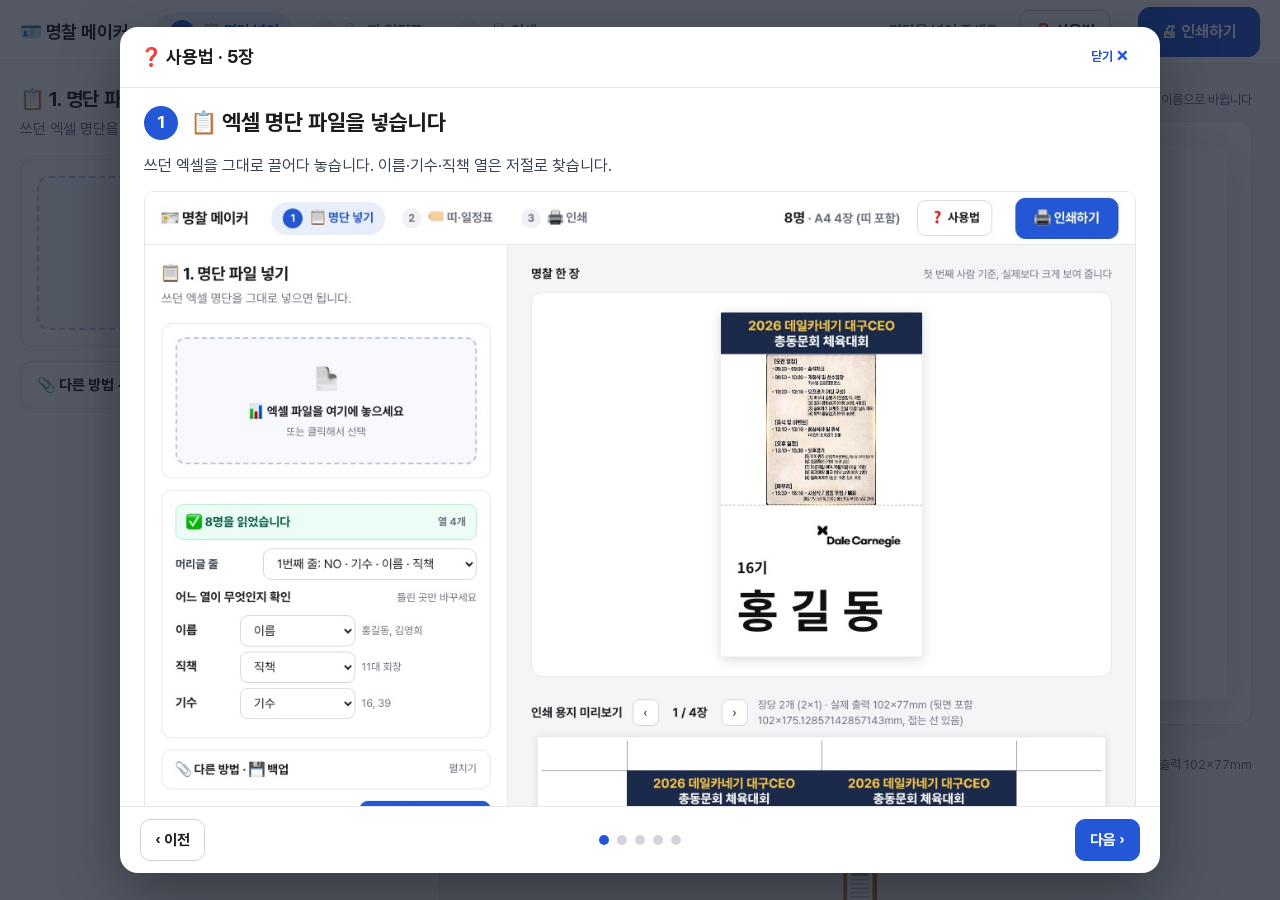
==== commit b1982027: "명찰 메이커: 페이지 안 「❓ 사용법」 5장 슬라이드(실제 화면 3장 + 자르기·케이스 그림), 처음 여는 사람에게 자동 표시, 미리보기 띠 중복·크기 정리 Co-Authored-" ====
--- a/nametag/index.html
+++ b/nametag/index.html
@@ -24,6 +24,21 @@
   .top{height:64px;background:#fff;border-bottom:1px solid var(--line);display:flex;align-items:center;padding:0 20px;gap:20px;flex:none}
   .brand{font-weight:800;font-size:18px;letter-spacing:-.2px;white-space:nowrap}
   .steps{display:flex;gap:6px;margin-left:8px}
+  #guide{position:fixed;inset:0;background:rgba(17,24,39,.72);z-index:200;display:none;align-items:center;justify-content:center;padding:20px}
+  #guide.on{display:flex}
+  #guide .box{background:#fff;border-radius:18px;width:min(1040px,96vw);max-height:94vh;display:flex;flex-direction:column;overflow:hidden;box-shadow:0 20px 60px rgba(0,0,0,.35)}
+  #guide .head{display:flex;align-items:center;justify-content:space-between;padding:14px 20px;border-bottom:1px solid var(--line)}
+  #guide .head b{font-size:18px}
+  #guide .slide{display:none;padding:18px 24px 6px;flex-direction:column;gap:12px;overflow:auto}
+  #guide .slide.on{display:flex}
+  #guide .slide .t{font-size:22px;font-weight:800;display:flex;align-items:center;gap:12px}
+  #guide .slide .t .n{width:34px;height:34px;border-radius:50%;background:var(--accent);color:#fff;display:inline-flex;align-items:center;justify-content:center;font-size:17px;flex:none}
+  #guide .slide .d{font-size:16px;color:#374151;line-height:1.7}
+  #guide .slide img,#guide .slide svg{width:100%;height:auto;border:1px solid var(--line);border-radius:10px;display:block;background:#fff}
+  #guide .foot{display:flex;align-items:center;justify-content:space-between;padding:12px 20px;border-top:1px solid var(--line)}
+  #guide .dots{display:flex;gap:8px}
+  #guide .dots i{width:10px;height:10px;border-radius:50%;background:#d1d5db;display:block}
+  #guide .dots i.on{background:var(--accent)}
   .todo{display:flex;flex-direction:column;gap:10px;margin:0}
   .todo .row{display:flex;gap:12px;align-items:flex-start}
   .todo .n{width:26px;height:26px;border-radius:50%;background:var(--accent);color:#fff;font-weight:800;font-size:14px;display:flex;align-items:center;justify-content:center;flex:none;margin-top:1px}
@@ -174,7 +189,7 @@
 
   @media print{
     body{display:block;height:auto;overflow:visible;background:#fff;min-width:0;width:auto}
-    .top,.side,.oneWrap,.stageHead,.emptyMsg,#ovBar,#photoModal,.toast,#bootShade{display:none !important}
+    .top,.side,.oneWrap,.stageHead,.emptyMsg,#ovBar,#photoModal,.toast,#bootShade,#guide{display:none !important}
     .stage{padding:0;overflow:visible}
     .pageWrap{display:block !important;margin:0;box-shadow:none;zoom:1 !important;page-break-after:always;break-after:page}
     .pageWrap:last-child{page-break-after:auto;break-after:auto}
@@ -204,8 +219,47 @@
     <button data-step="3" onclick="goStep(3)"><span class="n">3</span>🖨️ 인쇄</button>
   </nav>
   <div class="status" id="status">명단을 넣어 주세요</div>
+  <button class="btn" onclick="Guide.open(0)" style="margin-right:8px">❓ 사용법</button>
   <button class="btn primary big" onclick="doPrint()">🖨 인쇄하기</button>
 </header>
+
+<div id="guide" onclick="if(event.target===this)Guide.close()">
+  <div class="box">
+    <div class="head"><b>❓ 사용법 · 5장</b><button class="btn sm ghost" onclick="Guide.close()">닫기 ✕</button></div>
+    <div class="slide" data-i="0"><div class="t"><span class="n">1</span>📋 엑셀 명단 파일을 넣습니다</div><div class="d">쓰던 엑셀을 그대로 끌어다 놓습니다. 이름·기수·직책 열은 저절로 찾습니다.</div><img src="guide/1.jpg" alt=""></div>
+    <div class="slide" data-i="1"><div class="t"><span class="n">2</span>🏷️ 띠와 📅 일정표 파일을 고릅니다</div><div class="d">행사마다 바뀌는 두 가지입니다. PPT에서 그림을 오른쪽 클릭 → 「그림으로 저장」 한 파일을 「📂 파일 선택」으로 넣습니다. 오른쪽에서 바로 확인됩니다.</div><img src="guide/2.jpg" alt=""></div>
+    <div class="slide" data-i="2"><div class="t"><span class="n">3</span>🖨️ 인쇄합니다</div><div class="d">「지금 인쇄하기」를 누르고, 인쇄 창에서 <b>배율 100%</b>, <b>여백 없음</b>만 확인합니다. A4 가로, 한 장에 두 사람 몫이 나옵니다.</div><img src="guide/3.jpg" alt=""></div>
+    <div class="slide" data-i="3"><div class="t"><span class="n">4</span>✂️ 실선 6개를 자르고, 점선에서 접습니다</div><div class="d">세로 3번, 가로 3번. 띠는 맨 위에 붙어 나오므로 같이 잘립니다. 가운데 점선은 자르지 말고 접습니다.</div>
+      <svg viewBox="0 0 900 420"><rect x="0" y="0" width="900" height="420" fill="#fff"/>
+        <g transform="translate(60,30)"><rect x="0" y="0" width="420" height="297" fill="#fff" stroke="#333" stroke-width="2"/>
+          <g fill="#e8eefc" stroke="#2457d6" stroke-width="2"><rect x="66" y="21" width="144" height="35"/><rect x="210" y="21" width="144" height="35"/><rect x="66" y="56" width="144" height="109"/><rect x="210" y="56" width="144" height="109"/><rect x="66" y="165" width="144" height="109"/><rect x="210" y="165" width="144" height="109"/></g>
+          <g font-size="14" font-family="sans-serif" text-anchor="middle" fill="#1f2937"><text x="138" y="44">띠</text><text x="282" y="44">띠</text><text x="138" y="115">일정표(뒤)</text><text x="282" y="115">일정표(뒤)</text><text x="138" y="224" font-weight="700">이 름(앞)</text><text x="282" y="224" font-weight="700">이 름(앞)</text></g>
+          <line x1="66" y1="165" x2="354" y2="165" stroke="#15803d" stroke-width="2" stroke-dasharray="7 5"/>
+          <g stroke="#d9480f" stroke-width="3"><line x1="66" y1="0" x2="66" y2="297"/><line x1="210" y1="0" x2="210" y2="297"/><line x1="354" y1="0" x2="354" y2="297"/><line x1="0" y1="21" x2="420" y2="21"/><line x1="0" y1="56" x2="420" y2="56"/><line x1="0" y1="274" x2="420" y2="274"/></g>
+          <g font-size="15" font-weight="800" fill="#d9480f" font-family="sans-serif"><text x="60" y="-6">1</text><text x="204" y="-6">2</text><text x="348" y="-6">3</text><text x="428" y="26">4</text><text x="428" y="61">5</text><text x="428" y="279">6</text></g>
+        </g>
+        <g transform="translate(560,40)" font-family="sans-serif">
+          <text x="0" y="20" font-size="20" font-weight="800" fill="#d9480f">빨간 실선 6개 = 자르기</text>
+          <text x="0" y="50" font-size="15" fill="#374151">세로 1·2·3, 가로 4·5·6</text>
+          <text x="0" y="74" font-size="15" fill="#374151">끝에서 끝까지 곧게 → 재단기에 여러 장 겹쳐도 됨</text>
+          <text x="0" y="120" font-size="20" font-weight="800" fill="#15803d">초록 점선 = 접기</text>
+          <text x="0" y="150" font-size="15" fill="#374151">위쪽(일정표)을 뒤로 접으면</text>
+          <text x="0" y="174" font-size="15" fill="#374151">앞은 이름, 뒤는 일정표가 바로 보입니다</text>
+          <text x="0" y="220" font-size="20" font-weight="800" fill="#1f2937">한 장 = 두 사람 몫</text>
+          <text x="0" y="250" font-size="15" fill="#374151">띠 2개 + 양면 명찰 2개</text>
+          <text x="0" y="274" font-size="15" fill="#374151">215명이면 A4 108장</text>
+        </g></svg></div>
+    <div class="slide" data-i="4"><div class="t"><span class="n">5</span>🪪 케이스에 넣습니다</div><div class="d">위 칸에 띠, 아래 칸에 접은 명찰을 넣으면 끝입니다.</div>
+      <svg viewBox="0 0 900 420"><rect width="900" height="420" fill="#fff"/>
+        <g transform="translate(330,30)"><rect x="0" y="0" width="240" height="330" rx="14" fill="#f3f4f6" stroke="#4b5563" stroke-width="3"/>
+          <rect x="18" y="18" width="204" height="52" fill="#1b2a4a"/><text x="120" y="50" font-size="15" fill="#fff" text-anchor="middle" font-family="sans-serif" font-weight="700">행사 제목 띠</text>
+          <rect x="18" y="86" width="204" height="154" fill="#fff" stroke="#2457d6" stroke-width="3"/>
+          <text x="40" y="128" font-size="13" fill="#374151" font-family="sans-serif">16기</text><text x="40" y="190" font-size="40" font-weight="900" font-family="sans-serif">홍 길 동</text>
+          <text x="120" y="300" font-size="15" text-anchor="middle" fill="#374151" font-family="sans-serif">위 칸: 띠 · 아래 칸: 접은 명찰</text>
+        </g></svg></div>
+    <div class="foot"><button class="btn" onclick="Guide.go(-1)">‹ 이전</button><div class="dots"></div><button class="btn primary" onclick="Guide.go(1)">다음 ›</button></div>
+  </div>
+</div>
 
 <div id="bootShade" aria-live="polite" style="position:fixed;inset:0;background:rgba(255,255,255,.85);z-index:60;display:flex;align-items:center;justify-content:center;font-weight:700;color:var(--muted)">저장된 내용을 불러오는 중…</div>
 <div class="body">
@@ -448,7 +502,7 @@
   const P=presets(); NEW_PRESETS.forEach(k=>{ if(state.presetsAdded.includes(k)) return; if(!(k in state.templates) && P[k]) state.templates=Object.assign({[k]:P[k]}, state.templates); state.presetsAdded.push(k); }); }
 function applyLoaded(got){
   if(got && got.main){ state=Object.assign(state, got.main); state.photo=(typeof got.photo==='string')? got.photo : null; rawRows=Array.isArray(state.rawRows)? state.rawRows.filter(r=>Array.isArray(r)).map(r=>r.map(v=>typeof v==='string'?v:'')) : []; delete state.rawRows; }
-  else { // 옛 저장본(localStorage) 이어받기: 한 번만
+  else { firstRun=!localStorage.getItem('nametag.v2'); // 처음 여는 사람에게는 사용법을 먼저 보여 준다
     try{ const s=JSON.parse(localStorage.getItem('nametag.v2')||'null'); if(s) state=Object.assign(state,s); }catch(e){}
     try{ const ph=localStorage.getItem('nametag.photo'); const oldPhoto=state.photo;
       if(ph){ const i=ph.indexOf('|'); const ver=ph.slice(0,i), data=ph.slice(i+1); state.photo = (i>0 && ver===state.saveVer)? data : null; }
@@ -896,8 +950,8 @@
   // 한 장 미리보기
   const ow=$('oneWrap'); ow.innerHTML='';
   const one=makeBadge(sampleRow(), t); one.classList.add('oneBadge'); one.style.position='relative'; // absolute(뒷면·접는 선)가 이 안에 머물도록
-  const availW=ow.clientWidth-48; const bwpx=(s.w-s.shrink)*MM; one.style.zoom=Math.max(0.4, Math.min(2.2, availW/bwpx));
-  if(t.design.strip&&t.design.stripOn&&t.design.stripWhere!=='inside'){ const st=document.createElement('div'); st.className='oneBadge'; st.style.cssText=`width:${(s.w-s.shrink)}mm;height:${t.design.stripH}mm;overflow:hidden;background:#fff;margin-bottom:6mm;zoom:${one.style.zoom}`; const im=document.createElement('img'); im.src=t.design.strip; im.style.cssText='width:100%;height:100%;object-fit:cover;display:block'; st.appendChild(im); ow.appendChild(st); ow.style.flexDirection='column'; ow.style.alignItems='center'; } else { ow.style.flexDirection=''; ow.style.alignItems=''; }
+  const availW=ow.clientWidth-48, availH=Math.max(240, window.innerHeight*0.62); const bwpx=(s.w-s.shrink)*MM, bhpx=cardH(t)*MM; one.style.zoom=Math.max(0.4, Math.min(2.2, availW/bwpx, availH/bhpx));
+  if(t.design.strip&&t.design.stripOn&&t.design.stripWhere==='pages'){ const st=document.createElement('div'); st.className='oneBadge'; st.style.cssText=`width:${(s.w-s.shrink)}mm;height:${t.design.stripH}mm;overflow:hidden;background:#fff;margin-bottom:6mm;zoom:${one.style.zoom}`; const im=document.createElement('img'); im.src=t.design.strip; im.style.cssText='width:100%;height:100%;object-fit:cover;display:block'; st.appendChild(im); ow.appendChild(st); ow.style.flexDirection='column'; ow.style.alignItems='center'; } else { ow.style.flexDirection=''; ow.style.alignItems=''; }
   ow.appendChild(one);
   renderPhotoOverlay(ow, one);
   const gt=$('guideTpl'); if(gt) gt.textContent=state.current||'';
@@ -916,7 +970,7 @@
   const sper=sg.cols*sg.rows; const stripCount=(stripOn&&!stackOn)? (d0.stripCount||rows.length) : 0; const stripPages=sper? Math.ceil(stripCount/sper) : 0;
   const pages=badgePages+stripPages; pageCount=pages;
   $('status').innerHTML = (rows.length? `<b>${rows.length}명</b> · A4 ${badgePages}장${stripPages?` + 띠 ${stripPages}장`:(stackOn?' (띠 포함)':'')}` : '명단을 넣어 주세요') + ` <span id="saveBadge" style="display:none;color:var(--danger);font-weight:700" title="브라우저 저장 공간이 부족합니다">· ⚠ 저장 안 됨</span>`; updateSaveBadge();
-  $('sheetInfo').textContent = per? `장당 ${per}개 (${g.cols}×${g.rows}) · 실제 출력 ${bw}×${frontH}mm${bh!==frontH?` (뒷면 포함 ${bw}×${bh}mm, 접는 선 있음)`:''}` : '';
+  $('sheetInfo').textContent = per? `장당 ${per}개 (${g.cols}×${g.rows}) · 실제 출력 ${bw}×${frontH}mm${bh!==frontH?` (띠·뒷면 포함 ${bw}×${Math.round(bh*10)/10}mm)`:''}` : '';
   $('szNote').textContent = s.shrink>0 ? `실제로는 여유 줄임 ${s.shrink}mm를 뺀 ${bw}×${frontH}mm로 인쇄됩니다.` : `선택한 ${s.w}×${s.h}mm 그대로 인쇄됩니다. 케이스에 빡빡하면 세부 설정의 「여유 줄임」을 1mm로 두세요.`;
   $('printSummary').textContent = rows.length? `${rows.length}명 → 명찰 A4 ${badgePages}장${stripPages?` + 상단 띠 ${stripCount}개 A4 ${stripPages}장`:(stackOn?' (윗칸 띠는 명찰 위에 이어서)':'')}이 인쇄됩니다` : '명단이 비어 있습니다';
   const pv=$('pages'); pv.innerHTML='';
@@ -1007,7 +1061,16 @@
 // 10초 넘게 읽히지 않으면 「저장본 없이 시작」을 고를 수 있게 한다. 고르면 이번 세션은 저장하지 않는다(기존 저장본 보호)
 const noSaveStart=new Promise(res=>{ setTimeout(()=>{ if(loadDone) return; const sh=$('bootShade'); if(!sh) return; sh.innerHTML='<div style="text-align:center"><div style="margin-bottom:12px">저장된 내용을 읽는 데 시간이 걸립니다…</div><button class="btn" id="noSaveBtn">저장본 없이 시작 (이번에는 저장되지 않음)</button></div>'; $('noSaveBtn').onclick=()=>{ noSave=true; res('nosave'); }; }, 10000); });
 const loadWithTimeout=Promise.race([ loadPromise, noSaveStart ]).then(v=>{ if(v==='nosave'){ saveFailed=true; toast('저장본 없이 시작했습니다. 이번 세션은 저장되지 않으니 필요하면 「전체 백업 파일로 저장」을 쓰세요', 6000); } });
-loadWithTimeout.then(()=>{ document.querySelector('.top').inert=false; document.querySelector('.body').inert=false; if(!state.templates||!Object.keys(state.templates).length) state.templates=presets(); if(!state.tpl) state.tpl=clone(state.templates[Object.keys(state.templates)[0]]); fillSettingsUI(); renderMap(); renderLines(); renderTplGrid(); render(); goStep(state.step||1); const sh=$('bootShade'); if(sh) sh.remove(); bootDone=true; });
+
+const Guide={ i:0, n:5,
+  open(i){ this.i=i||0; $('guide').classList.add('on'); this.show(); },
+  close(){ $('guide').classList.remove('on'); },
+  go(d){ this.i=Math.max(0,Math.min(this.n-1,this.i+d)); this.show(); },
+  show(){ document.querySelectorAll('#guide .slide').forEach(e=>e.classList.toggle('on',+e.dataset.i===this.i)); const dots=document.querySelector('#guide .dots'); dots.innerHTML=''; for(let k=0;k<this.n;k++){ const d=document.createElement('i'); if(k===this.i) d.className='on'; d.onclick=()=>{ this.i=k; this.show(); }; dots.appendChild(d); }
+    document.querySelector('#guide .foot .btn.primary').textContent = this.i===this.n-1? '시작하기 ✓' : '다음 ›'; document.querySelector('#guide .foot .btn.primary').onclick=()=>{ this.i===this.n-1? this.close() : this.go(1); }; } };
+document.addEventListener('keydown',e=>{ if(!$('guide').classList.contains('on')) return; if(e.key==='Escape') Guide.close(); if(e.key==='ArrowRight') Guide.go(1); if(e.key==='ArrowLeft') Guide.go(-1); });
+let firstRun=false;
+loadWithTimeout.then(()=>{ document.querySelector('.top').inert=false; document.querySelector('.body').inert=false; if(!state.templates||!Object.keys(state.templates).length) state.templates=presets(); if(!state.tpl) state.tpl=clone(state.templates[Object.keys(state.templates)[0]]); fillSettingsUI(); renderMap(); renderLines(); renderTplGrid(); render(); goStep(state.step||1); const sh=$('bootShade'); if(sh) sh.remove(); bootDone=true; if(firstRun && !noSave) setTimeout(()=>Guide.open(0),200); });
 </script>
 <script>
 /* ===== 사진으로 틀 만들기 (기기 안에서만 처리, 외부 전송 없음) ===== */
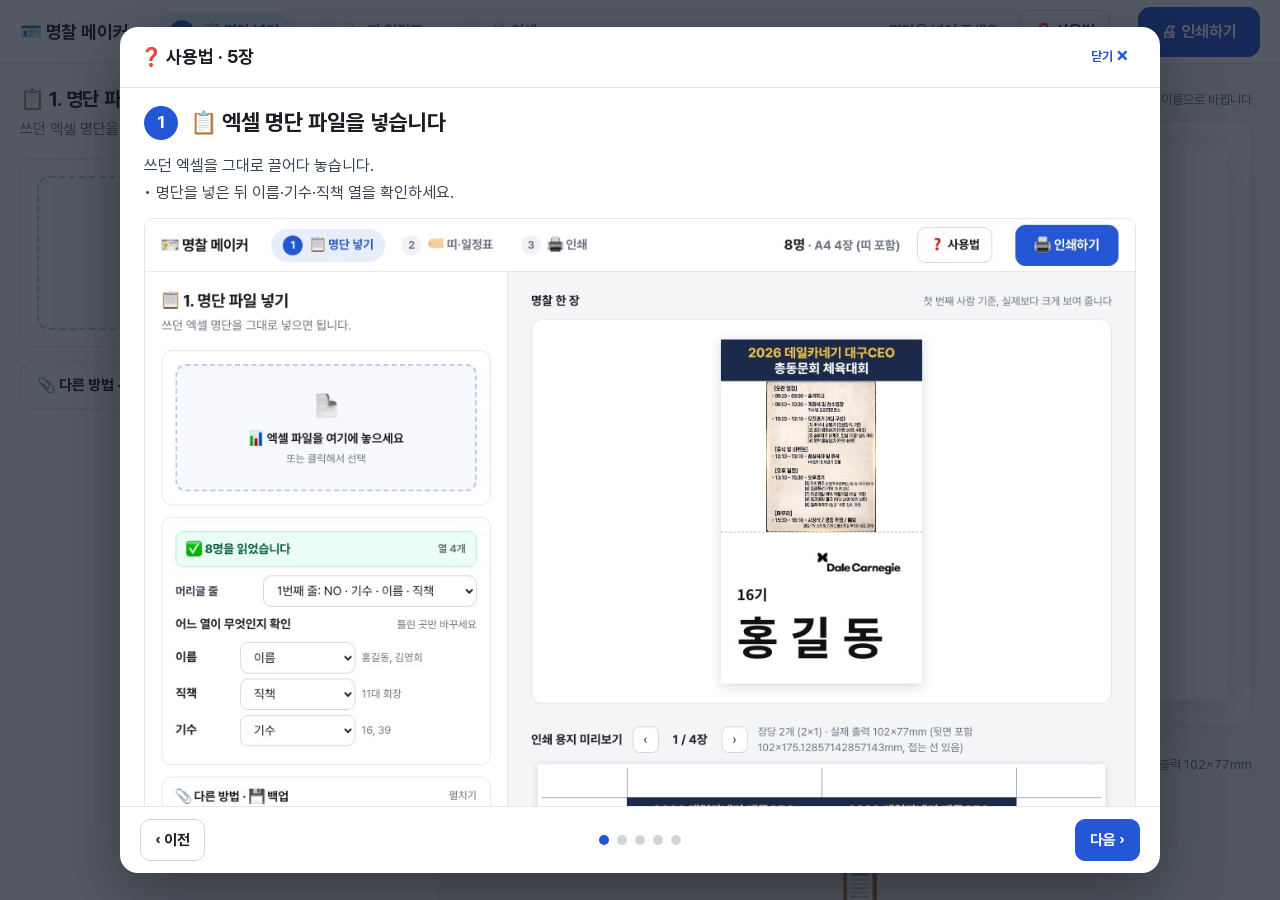
==== commit 966f297d: "명찰 메이커: 화면 문구 12건 정리(엑셀 사용자 기준 낱말·번호 안내·중복 제거), 리처드 파인만 검수 통과(맞다, 치명·높음 0건), 인쇄 치수 179.9×274.8mm 유지" ====
--- a/nametag/index.html
+++ b/nametag/index.html
@@ -226,9 +226,9 @@
 <div id="guide" onclick="if(event.target===this)Guide.close()">
   <div class="box">
     <div class="head"><b>❓ 사용법 · 5장</b><button class="btn sm ghost" onclick="Guide.close()">닫기 ✕</button></div>
-    <div class="slide" data-i="0"><div class="t"><span class="n">1</span>📋 엑셀 명단 파일을 넣습니다</div><div class="d">쓰던 엑셀을 그대로 끌어다 놓습니다. 이름·기수·직책 열은 저절로 찾습니다.</div><img src="guide/1.jpg" alt=""></div>
-    <div class="slide" data-i="1"><div class="t"><span class="n">2</span>🏷️ 띠와 📅 일정표 파일을 고릅니다</div><div class="d">행사마다 바뀌는 두 가지입니다. PPT에서 그림을 오른쪽 클릭 → 「그림으로 저장」 한 파일을 「📂 파일 선택」으로 넣습니다. 오른쪽에서 바로 확인됩니다.</div><img src="guide/2.jpg" alt=""></div>
-    <div class="slide" data-i="2"><div class="t"><span class="n">3</span>🖨️ 인쇄합니다</div><div class="d">「지금 인쇄하기」를 누르고, 인쇄 창에서 <b>배율 100%</b>, <b>여백 없음</b>만 확인합니다. A4 가로, 한 장에 두 사람 몫이 나옵니다.</div><img src="guide/3.jpg" alt=""></div>
+    <div class="slide" data-i="0"><div class="t"><span class="n">1</span>📋 엑셀 명단 파일을 넣습니다</div><div class="d">쓰던 엑셀을 그대로 끌어다 놓습니다.<br>• 명단을 넣은 뒤 이름·기수·직책 열을 확인하세요.</div><img src="guide/1.jpg" alt=""></div>
+    <div class="slide" data-i="1"><div class="t"><span class="n">2</span>🏷️ 띠와 📅 일정표 파일을 고릅니다</div><div class="d">① PPT 그림을 오른쪽 클릭 → 「그림으로 저장」<br>② 띠·일정표 각각 「📂 파일 선택」<br>③ 미리보기 확인</div><img src="guide/2.jpg" alt=""></div>
+    <div class="slide" data-i="2"><div class="t"><span class="n">3</span>🖨️ 인쇄합니다</div><div class="d">「지금 인쇄하기」를 누르고 인쇄 설정을 확인하세요.<br>• 용지: A4<br>• 방향: 미리보기와 같게<br>• 배율: <b>100%</b> · 여백: <b>없음</b><br>띠·일정표를 넣은 기본 배치는 한 장에 두 사람 몫입니다.</div><img src="guide/3.jpg" alt=""></div>
     <div class="slide" data-i="3"><div class="t"><span class="n">4</span>✂️ 실선 6개를 자르고, 점선에서 접습니다</div><div class="d">세로 3번, 가로 3번. 띠는 맨 위에 붙어 나오므로 같이 잘립니다. 가운데 점선은 자르지 말고 접습니다.</div>
       <svg viewBox="0 0 900 420"><rect x="0" y="0" width="900" height="420" fill="#fff"/>
         <g transform="translate(60,30)"><rect x="0" y="0" width="420" height="297" fill="#fff" stroke="#333" stroke-width="2"/>
@@ -282,7 +282,7 @@
 이름만 한 줄에 하나씩 넣어도 됩니다."></textarea>
       <div class="ctl" style="margin-top:8px"><button class="btn" onclick="parsePaste()">붙여 넣은 명단 읽기</button><button class="btn ghost danger" onclick="clearData()">명단 지우기</button></div>
       <div class="ctl" style="margin-top:10px;padding-top:10px;border-top:1px solid var(--line)"><span class="muted">백업</span><button class="btn sm" onclick="exportAll()">⬇ 전체 백업 파일로 저장</button><button class="btn sm" onclick="document.getElementById('allFile').click()">⬆ 백업 불러오기</button><input type="file" id="allFile" accept=".json" style="display:none" onchange="importAll(this.files[0])"></div>
-      <p class="muted" style="margin:6px 0 0">명단과 틀을 파일 하나로 저장합니다.</p>
+      <p class="muted" style="margin:6px 0 0">명단과 양식을 파일 하나로 저장합니다.</p>
     </div>
     <div class="card" style="border:0;padding:0">
       <h3>명단에 없는 값 채우기</h3>
@@ -296,7 +296,7 @@
   <!-- 2단계 디자인 -->
   <section data-step="2">
     <h2>🏷️ 2. 띠·일정표</h2>
-    <p class="lead">행사마다 바뀌는 두 가지입니다. PPT에서 오른쪽 클릭 → 「그림으로 저장」 한 파일을 고르세요.</p>
+    <p class="lead">• PPT 그림: 오른쪽 클릭 → 「그림으로 저장」<br>• 아래에서 띠·일정표 파일을 각각 선택하세요.</p>
         <div class="card numcard">
       <span class="n">1</span><div class="nb">
       <h3>🏷️ 윗칸 띠 <span class="sub" id="stripName"></span></h3>
@@ -319,20 +319,20 @@
         <label class="toggle"><input type="checkbox" id="dBackOn"> 뒷면 함께 인쇄</label></div>
     </div></div>
 <div class="card">
-      <h3>🎨 틀 <span class="sub" id="tplCur"></span></h3>
+      <h3>🎨 명찰 양식 <span class="sub" id="tplCur"></span></h3>
       <p class="muted" style="margin:0 0 8px">쓰던 양식이 기본입니다. 다른 행사면 여기서 바꾸세요.</p>
       <div class="tplGrid" id="tplGrid"></div>
-      <details class="adv" style="margin-top:8px"><summary>💾 틀 저장·관리</summary><div class="inner"><div class="ctl" style="margin-top:10px">
-        <button class="btn sm primary" onclick="saveTemplate()">이 틀에 저장</button>
-        <button class="btn sm" onclick="saveTemplateAs()">새 틀로 저장</button>
+      <details class="adv" style="margin-top:8px"><summary>💾 양식 저장·관리</summary><div class="inner"><div class="ctl" style="margin-top:10px">
+        <button class="btn sm primary" onclick="saveTemplate()">현재 양식에 저장</button>
+        <button class="btn sm" onclick="saveTemplateAs()">새 양식으로 저장</button>
         <button class="btn sm" onclick="renameTemplate()">이름 바꾸기</button>
         <button class="btn sm danger" onclick="deleteTemplate()">삭제</button>
       </div>
       <div class="ctl" style="margin-top:6px">
-        <button class="btn sm ghost" onclick="exportTemplate()">⬇ 틀 파일 내보내기</button>
-        <button class="btn sm ghost" onclick="document.getElementById('tplFile').click()">⬆ 틀 파일 가져오기</button>
+        <button class="btn sm ghost" onclick="exportTemplate()">⬇ 양식 파일 내보내기</button>
+        <button class="btn sm ghost" onclick="document.getElementById('tplFile').click()">⬆ 양식 파일 가져오기</button>
         <input type="file" id="tplFile" accept=".json" style="display:none" onchange="importTemplate(this.files[0])">
-        <button class="btn sm ghost" onclick="resetPresets()">기본 틀 되살리기</button>
+        <button class="btn sm ghost" onclick="resetPresets()">기본 양식 복원</button>
       </div></div></details>
     </div>
 
@@ -373,16 +373,16 @@
     </div>
 
 <div class="card" style="background:linear-gradient(135deg,#eef3ff,#f7f9ff);border-color:#c7d6f7">
-      <h3>새 디자인이 필요할 때 <span class="sub">사진 한 장이면 됩니다</span></h3>
-      <p class="muted" style="margin:0 0 10px">명찰 사진을 넣으면 비슷한 틀을 만들어 줍니다.</p>
-      <button class="btn primary block" onclick="PhotoTpl.open()">📷 사진으로 틀 만들기</button>
+      <h3>새 디자인이 필요할 때</h3>
+      <p class="muted" style="margin:0 0 10px">명찰 사진을 넣으면 비슷한 양식을 만들어 줍니다.</p>
+      <button class="btn primary block" onclick="PhotoTpl.open()">📷 사진으로 양식 만들기</button>
     </div>
     </div></details>
             <details class="adv"><summary>⚙️ 세부 설정</summary><div class="inner">
       <div class="field"><label>세로 위치</label><div class="seg" id="valignSeg"></div></div>
       <div class="field"><label>안쪽 여백</label><div class="ctl"><input type="number" class="in num" id="dPad" step="0.5" min="0"> mm</div></div>
       <div class="field"><label>줄 간격</label><div class="ctl"><input type="number" class="in num" id="dLineGap" step="0.5" min="0"> mm</div></div>
-      <div class="field"><label>여유 줄임</label><div class="ctl"><input type="number" class="in num" id="szShrink" step="0.5" min="0"> mm <span class="muted">케이스에 넉넉히 들어가도록</span></div></div>
+      <div class="field"><label>명찰 크기 줄이기</label><div class="ctl"><input type="number" class="in num" id="szShrink" step="0.5" min="0"> mm <span class="muted">너비·높이를 각각 입력한 값만큼 줄입니다.(mm)</span></div></div>
       <div class="field"><label>명찰 사이</label><div class="ctl"><input type="number" class="in num" id="szGap" step="0.5" min="0"> mm <span class="muted">0이면 붙여서 한 번에 자름</span></div></div>
       <div class="field"><label>종이 여백</label><div class="ctl"><input type="number" class="in num" id="szMargin" step="0.5" min="0"> mm</div></div>
       <div class="field"><label>종이 방향</label><div class="seg" id="orientSeg"></div></div>
@@ -395,8 +395,8 @@
     <h2>🖨️ 3. 인쇄</h2>
     <div class="card">
       <div class="todo">
-        <div class="row"><span class="n">1</span><div><div class="t">🖨️ 아래 「지금 인쇄하기」를 누르세요</div><div class="d">A4 가로로 나옵니다. 종이는 두꺼운 A4(180g 이상)가 좋습니다.</div></div></div>
-        <div class="row"><span class="n">2</span><div><div class="t">⚙️ 인쇄 창에서 두 가지를 맞추세요</div><div class="d">배율 <b>100%</b> (「페이지에 맞춤」 아님) · 여백 <b>없음</b></div></div></div>
+        <div class="row"><span class="n">1</span><div><div class="t">🖨️ 아래 「지금 인쇄하기」를 누르세요</div><div class="d">• 용지: A4<br>• 방향: 미리보기와 같게</div></div></div>
+        <div class="row"><span class="n">2</span><div><div class="t">⚙️ 인쇄 창에서 두 가지를 맞추세요</div><div class="d">• 배율: <b>100%</b> · 여백: <b>없음</b></div></div></div>
         <div class="row"><span class="n">3</span><div><div class="t">✂️ 실선을 따라 자르고, 📄 점선에서 접으세요</div><div class="d">한 장에 곧은 선 6개입니다. 재단기면 여러 장을 겹쳐 한 번에 자릅니다.</div></div></div>
       </div>
     </div>
@@ -418,7 +418,7 @@
 </aside>
 
 <main class="stage">
-  <div class="stageHead"><h3>명찰 한 장</h3><span class="muted" id="oneLabel">첫 번째 사람 기준, 실제보다 크게 보여 줍니다</span></div>
+  <div class="stageHead"><h3>명찰 한 장</h3><span class="muted" id="oneLabel">첫 번째 명찰 · 화면 크기는 실제와 다름</span></div>
   <div class="oneWrap" id="oneWrap"></div>
   <div class="stageHead"><h3>인쇄 용지 미리보기</h3><div class="pager" id="pager"><button onclick="movePage(-1)">‹</button><span id="pageLabel">–</span><button onclick="movePage(1)">›</button></div><span class="muted" id="sheetInfo"></span></div>
   <div id="pages"></div>
@@ -571,31 +571,31 @@
   });
   $('tplCur').textContent='현재: '+state.current;
 }
-function saveTemplate(){ state.templates[state.current]=clone(state.tpl); renderTplGrid(); persist(); toast('「'+state.current+'」 틀에 저장했습니다'); }
+function saveTemplate(){ state.templates[state.current]=clone(state.tpl); renderTplGrid(); persist(); toast('「'+state.current+'」 양식에 저장했습니다'); }
 function okName(n){ n=String(n||'').trim().slice(0,60); if(!n||['__proto__','constructor','prototype'].includes(n)) return null; return n; }
-function saveTemplateAs(){ let n=okName(prompt('새 틀 이름', state.current+' (복사)')); if(!n) return; if(Object.hasOwn(state.templates,n) && !confirm('「'+n+'」 틀이 이미 있습니다. 덮어쓸까요?')) return; state.templates[n]=clone(state.tpl); state.current=n; renderTplGrid(); persist(); }
-function renameTemplate(){ const n=okName(prompt('바꿀 이름', state.current)); if(!n||n===state.current) return; if(Object.hasOwn(state.templates,n) && !confirm('「'+n+'」 틀이 이미 있습니다. 덮어쓸까요?')) return; state.templates[n]=state.templates[state.current]; delete state.templates[state.current]; state.current=n; renderTplGrid(); persist(); }
-function deleteTemplate(){ if(Object.keys(state.templates).length<=1) return alert('틀은 하나 이상 있어야 합니다.'); if(!confirm('「'+state.current+'」 틀을 지울까요?')) return; delete state.templates[state.current]; state.current=Object.keys(state.templates)[0]; state.tpl=clone(state.templates[state.current]); fillSettingsUI(); renderLines(); renderTplGrid(); render(); persist(); }
+function saveTemplateAs(){ let n=okName(prompt('새 양식 이름', state.current+' (복사)')); if(!n) return; if(Object.hasOwn(state.templates,n) && !confirm('「'+n+'」 양식이 이미 있습니다. 덮어쓸까요?')) return; state.templates[n]=clone(state.tpl); state.current=n; renderTplGrid(); persist(); }
+function renameTemplate(){ const n=okName(prompt('바꿀 이름', state.current)); if(!n||n===state.current) return; if(Object.hasOwn(state.templates,n) && !confirm('「'+n+'」 양식이 이미 있습니다. 덮어쓸까요?')) return; state.templates[n]=state.templates[state.current]; delete state.templates[state.current]; state.current=n; renderTplGrid(); persist(); }
+function deleteTemplate(){ if(Object.keys(state.templates).length<=1) return alert('양식은 하나 이상 있어야 합니다.'); if(!confirm('「'+state.current+'」 양식을 지울까요?')) return; delete state.templates[state.current]; state.current=Object.keys(state.templates)[0]; state.tpl=clone(state.templates[state.current]); fillSettingsUI(); renderLines(); renderTplGrid(); render(); persist(); }
 function exportTemplate(){ const blob=new Blob([JSON.stringify({name:state.current, template:state.tpl},null,2)],{type:'application/json'}); const a=document.createElement('a'); a.href=URL.createObjectURL(blob); a.download='명찰틀_'+state.current.replace(/[\\/:*?"<>|]/g,'_')+'.json'; a.click(); }
-function importTemplate(f){ if(!f) return; const r=new FileReader(); r.onload=()=>{ let t,n; try{ const j=JSON.parse(r.result); t=sanitizeTemplate(j.template||j); n=okName(j.name||f.name.replace(/\.json$/,''))||'가져온 틀'; }catch(e){ alert('틀 파일을 읽지 못했습니다. 이 페이지에서 내보낸 틀 파일만 가져올 수 있습니다.'); return; }
-  if(Object.hasOwn(state.templates,n) && !confirm('「'+n+'」 틀이 이미 있습니다. 덮어쓸까요?')) return;
+function importTemplate(f){ if(!f) return; const r=new FileReader(); r.onload=()=>{ let t,n; try{ const j=JSON.parse(r.result); t=sanitizeTemplate(j.template||j); n=okName(j.name||f.name.replace(/\.json$/,''))||'가져온 양식'; }catch(e){ alert('양식 파일을 읽지 못했습니다. 이 페이지에서 내보낸 양식 파일만 가져올 수 있습니다.'); return; }
+  if(Object.hasOwn(state.templates,n) && !confirm('「'+n+'」 양식이 이미 있습니다. 덮어쓸까요?')) return;
   state.templates[n]=t; state.current=n; state.tpl=clone(t); fillSettingsUI(); renderLines(); renderTplGrid(); render(); persist(); }; r.readAsText(f); $('tplFile').value=''; }
 /* 전체 백업: 명단·틀·공통 값·열 연결을 파일 하나로 */
 function exportAll(){ const b={kind:'nametag-backup', version:1, saved:new Date().toISOString(), templates:state.templates, current:state.current, tpl:state.tpl, data:state.data, map:state.map, globals:state.globals, headerIndex:state.headerIndex, rawRows, photo:state.photo||null};
   const blob=new Blob([JSON.stringify(b)],{type:'application/json'}); const a=document.createElement('a'); a.href=URL.createObjectURL(blob); a.download='명찰메이커_백업_'+new Date().toISOString().slice(0,10)+'.json'; a.click(); setTimeout(()=>URL.revokeObjectURL(a.href),2000); }
 const MAX_ROWS=20000;
-function headerIndexOf(b){ if(!Number.isInteger(b.headerIndex)||b.headerIndex<-1) throw new Error('머리글 줄 번호가 올바르지 않습니다 (파일이 손상됨)'); return b.headerIndex; }
+function headerIndexOf(b){ if(!Number.isInteger(b.headerIndex)||b.headerIndex<-1) throw new Error('열 제목 행 번호가 올바르지 않습니다 (파일이 손상됨)'); return b.headerIndex; }
 /* 백업 파일을 임시 객체로 전부 검증한다. 하나라도 틀리면 예외 → 기존 상태는 손대지 않는다 */
 function parseBackup(text){
   const b=JSON.parse(text);
   if(!b||typeof b!=='object'||b.kind!=='nametag-backup'||b.version!==1) throw new Error('이 페이지의 백업 파일이 아닙니다');
-  if(!b.templates||typeof b.templates!=='object'||!b.data||typeof b.data!=='object'||!Array.isArray(b.data.cols)||!Array.isArray(b.data.rows)) throw new Error('백업 파일에 명단이나 틀 정보가 없습니다 (파일이 잘렸을 수 있음)');
+  if(!b.templates||typeof b.templates!=='object'||!b.data||typeof b.data!=='object'||!Array.isArray(b.data.cols)||!Array.isArray(b.data.rows)) throw new Error('백업 파일에 명단이나 양식 정보가 없습니다 (파일이 잘렸을 수 있음)');
   const str=(v,max)=>typeof v==='string'? v.slice(0,max||200) : '';
   const tpls={}; Object.keys(b.templates).forEach(n=>{ const nn=okName(n); if(!nn) return; tpls[nn]=sanitizeTemplate(b.templates[n]); });
-  if(!Object.keys(tpls).length) throw new Error('백업 파일에 쓸 수 있는 틀이 없습니다');
-  if(typeof b.current!=='string'||!Object.hasOwn(tpls,b.current)) throw new Error('현재 틀 이름이 틀 목록에 없습니다 (파일이 손상됨)');
+  if(!Object.keys(tpls).length) throw new Error('백업 파일에 쓸 수 있는 양식이 없습니다');
+  if(typeof b.current!=='string'||!Object.hasOwn(tpls,b.current)) throw new Error('현재 양식 이름이 양식 목록에 없습니다 (파일이 손상됨)');
   const current=b.current;
-  let tpl; try{ tpl=sanitizeTemplate(b.tpl); }catch(e){ throw new Error('편집 중이던 틀 정보가 손상됐습니다'); }
+  let tpl; try{ tpl=sanitizeTemplate(b.tpl); }catch(e){ throw new Error('편집 중이던 양식 정보가 손상됐습니다'); }
   if(b.data.rows.length>MAX_ROWS) throw new Error('명단이 '+b.data.rows.length+'명이라 너무 큽니다 (최대 '+MAX_ROWS+'명)');
   if(b.data.cols.length>MAX_COLS || b.data.cols.some(c=>typeof c!=='string'||c.length>MAX_CELL)) throw new Error('열 정보가 올바르지 않습니다 (파일이 손상됨)');
   const cols=b.data.cols.slice();
@@ -608,7 +608,7 @@
   if(!Array.isArray(b.rawRows)) throw new Error('원본 줄 정보가 없습니다 (파일이 손상됨)');
   const raw=b.rawRows.map((r,i)=>{ if(!Array.isArray(r)||r.length>MAX_COLS) throw new Error((i+1)+'번째 원본 줄 형식이 잘못됐습니다'); return r.map(v=>{ if(typeof v!=='string'||v.length>MAX_CELL||v!==v.trim()) throw new Error((i+1)+'번째 원본 줄에 잘못된 값이 있습니다 (파일이 손상됨)'); return v; }); });
   if(raw.some(r=>!r.some(v=>v))) throw new Error('원본 줄에 빈 줄이 있습니다 (파일이 손상됨)');
-  const hIdx=headerIndexOf(b); if(!(hIdx===-1 || hIdx<raw.length)) throw new Error('머리글 줄 번호가 원본 줄 수를 넘습니다 (파일이 손상됨)');
+  const hIdx=headerIndexOf(b); if(!(hIdx===-1 || hIdx<raw.length)) throw new Error('열 제목 행 번호가 원본 줄 수를 넘습니다 (파일이 손상됨)');
   // 원본 줄 + 머리글 번호로 명단을 똑같은 함수로 다시 만들어, 저장된 열·명단과 한 글자도 다르지 않은지 확인한다
   const rebuilt=raw.length? buildRows(raw,hIdx) : {cols:[],rows:[]};
   if(rebuilt.cols.length!==cols.length) throw new Error('원본 줄의 열 수가 명단과 맞지 않습니다 (파일이 손상됨)');
@@ -621,11 +621,11 @@
   let photo=null; if(b.photo!=null){ if(typeof b.photo!=='string'||!/^data:image\/jpeg;base64,[A-Za-z0-9+/=]+$/.test(b.photo)) throw new Error('사진 정보 형식이 잘못됐습니다'); if(b.photo.length>12000000) throw new Error('사진이 너무 커서 불러올 수 없습니다'); photo=b.photo; }
   return {tpls,current,tpl,cols,rows,map,globals,raw,headerIndex,photo};
 }
-function importAll(f){ if(!f) return; const r=new FileReader(); r.onload=()=>{ let b; try{ b=parseBackup(r.result); }catch(e){ alert('백업을 불러오지 못했습니다: '+e.message+'\n기존 명단과 틀은 그대로 둡니다.'); return; }
+function importAll(f){ if(!f) return; const r=new FileReader(); r.onload=()=>{ let b; try{ b=parseBackup(r.result); }catch(e){ alert('백업을 불러오지 못했습니다: '+e.message+'\n기존 명단과 양식은 그대로 둡니다.'); return; }
   const bp=(b.map&&b.map['이름'])? b.rows.filter(r=>(r[b.map['이름']]||'').trim()).length : b.rows.length;
-  if(!confirm('지금 화면의 명단·틀을 백업 파일 내용으로 바꿉니다.\n백업 내용: 원본 '+b.rows.length+'줄 (인쇄 '+bp+'명), 틀 '+Object.keys(b.tpls).length+'개'+(b.photo?', 겹쳐 보기 사진 포함':'')+'\n계속할까요?')) return;
+  if(!confirm('지금 화면의 명단·양식을 백업 파일 내용으로 바꿉니다.\n백업 내용: 원본 '+b.rows.length+'줄 (인쇄 '+bp+'명), 양식 '+Object.keys(b.tpls).length+'개'+(b.photo?', 겹쳐 보기 사진 포함':'')+'\n계속할까요?')) return;
   state.templates=b.tpls; state.current=b.current; state.tpl=b.tpl; state.data={cols:b.cols, rows:b.rows}; state.map=b.map; state.globals=b.globals; state.headerIndex=b.headerIndex; rawRows=b.raw; state.photo=b.photo; state.headerConfirmed=false;
-  fillSettingsUI(); renderMap(); renderLines(); renderTplGrid(); render(); persist(); toast('백업을 불러왔습니다 (인쇄 '+bp+'명, 틀 '+Object.keys(b.tpls).length+'개)'); }; r.readAsText(f); $('allFile').value=''; }
+  fillSettingsUI(); renderMap(); renderLines(); renderTplGrid(); render(); persist(); toast('백업을 불러왔습니다 (인쇄 '+bp+'명, 양식 '+Object.keys(b.tpls).length+'개)'); }; r.readAsText(f); $('allFile').value=''; }
 /* 틀 자료형 검증: 외부 파일·옛 저장분을 안전한 값으로 보정한다 */
 function sanitizeTemplate(t){
   if(!t||typeof t!=='object'||!Array.isArray(t.lines)) throw new Error('bad template');
@@ -643,7 +643,7 @@
   if(!out.lines.length) out.lines=[line([part('이름')],{size:36,bold:true})];
   return out;
 }
-function resetPresets(){ Object.assign(state.templates, presets()); renderTplGrid(); persist(); toast('기본 틀 3개를 되살렸습니다'); }
+function resetPresets(){ Object.assign(state.templates, presets()); renderTplGrid(); persist(); toast('기본 양식 복원 완료'); }
 
 /* ---------- 명단 ---------- */
 const HEADER_WORDS=/^(이름|성명|성함|name|수강생|수강생명|참가자|참가자명|직책|직위|직급|직함|직위명|기수|차수|참가차수|회차|회사|회사명|소속|소속명|부서|팀|행사명|행사|과정|과정명|번호|no\.?|순번|연락처|전화|휴대폰|이메일|메모|비고|구분)$/i;
@@ -701,13 +701,13 @@
   const box=$('mapCard'); const d=state.data; if(!d.rows.length){ box.innerHTML=''; return; }
   const used=new Set(); state.tpl.lines.forEach(L=>L.parts.forEach(P=>{ if(P.src!=='fixed') used.add(P.src); }));
   const fields=FIELDS.filter(f=>used.has(f)||state.map[f]);
-  const hi=state.headerIndex; const headOpts=['<option value="-1" '+(hi<0?'selected':'')+'>머리글 없음 (첫 줄부터 사람)</option>'].concat(rawRows.slice(0,6).map((r,i)=>`<option value="${i}" ${i===hi?'selected':''}>${i+1}번째 줄: ${esc(r.filter(Boolean).slice(0,4).join(' · ')).slice(0,40)}</option>`)).join('');
+  const hi=state.headerIndex; const headOpts=['<option value="-1" '+(hi<0?'selected':'')+'>열 제목 없음(첫 줄부터 명단)</option>'].concat(rawRows.slice(0,6).map((r,i)=>`<option value="${i}" ${i===hi?'selected':''}>${i+1}번째 줄: ${esc(r.filter(Boolean).slice(0,4).join(' · ')).slice(0,40)}</option>`)).join('');
   const skipped=d.rows.length-printableRows().length;
   let h=`<div class="card"><div class="okbox"><span>✅ ${printableRows().length}명을 읽었습니다</span><span class="muted">열 ${d.cols.length}개</span></div>${skipped>0?`<p class="muted" style="margin:6px 0 0">이름이 비어 있는 ${skipped}줄(번호만 있는 줄 등)은 인쇄하지 않습니다.</p>`:''}
-    <div class="field" style="margin-top:10px"><label>머리글 줄</label><select class="in" onchange="setRows(rawRows,+this.value)">${headOpts}</select></div>
-    <h3 style="margin-top:10px">어느 열이 무엇인지 확인 <span class="sub">틀린 곳만 바꾸세요</span></h3>`;
+    <div class="field" style="margin-top:10px"><label>열 제목 행</label><select class="in" onchange="setRows(rawRows,+this.value)">${headOpts}</select></div>
+    <h3 style="margin-top:10px">이름·기수·직책 열 확인 <span class="sub">연결된 열이 다르면 바꾸세요.</span></h3>`;
   if(!state.map['이름']) h+=`<p class="muted" style="color:var(--danger);margin:0 0 6px">이름 열을 찾지 못했습니다. 아래에서 이름 열을 골라 주세요.</p>`;
-  if(hi<0 && d.cols.length>=2) h+=`<p class="muted" style="color:var(--danger);margin:0 0 6px">머리글(제목 줄)을 찾지 못해 첫 줄부터 사람으로 봅니다. 첫 줄이 제목이면 위에서 「머리글 줄」을 골라 주세요.</p>`;
+  if(hi<0 && d.cols.length>=2) h+=`<p class="muted" style="color:var(--danger);margin:0 0 6px">• 첫 줄부터 명단으로 읽었습니다.<br>• 열 제목이 있으면 「열 제목 행」에서 해당 행을 선택하세요.</p>`;
   fields.forEach(f=>{ const c=state.map[f]||''; const ex=c? d.rows.slice(0,2).map(r=>r[c]).filter(Boolean).join(', ') : '';
     h+=`<div class="mapRow"><span class="k">${f}</span><select class="in" onchange="setMap('${f}',this.value)"><option value="">(없음)</option>${d.cols.map(x=>`<option value="${esc(x)}" ${x===c?'selected':''}>${esc(x)}</option>`).join('')}</select><span class="ex" title="${esc(ex)}">${esc(ex)||'—'}</span></div>`; });
   h+=`</div>`;
@@ -955,7 +955,7 @@
   ow.appendChild(one);
   renderPhotoOverlay(ow, one);
   const gt=$('guideTpl'); if(gt) gt.textContent=state.current||'';
-  $('oneLabel').textContent = rows.length? '첫 번째 사람 기준, 실제보다 크게 보여 줍니다' : '예시 이름입니다. 명단을 넣으면 실제 이름으로 바뀝니다';
+  $('oneLabel').textContent = rows.length? '첫 번째 명찰 · 화면 크기는 실제와 다름' : '예시 이름입니다. 명단을 넣으면 실제 이름으로 바뀝니다';
   // 용지
   const bw=Math.max(10,s.w-s.shrink), bh=cardH(t); const frontH=Math.max(10,s.h-s.shrink);
   const fit=(pw,ph)=>({cols:Math.max(0,Math.floor((pw-2*s.margin+s.gap)/(bw+s.gap))), rows:Math.max(0,Math.floor((ph-2*s.margin+s.gap)/(bh+s.gap))), pw, ph});
@@ -971,7 +971,7 @@
   const pages=badgePages+stripPages; pageCount=pages;
   $('status').innerHTML = (rows.length? `<b>${rows.length}명</b> · A4 ${badgePages}장${stripPages?` + 띠 ${stripPages}장`:(stackOn?' (띠 포함)':'')}` : '명단을 넣어 주세요') + ` <span id="saveBadge" style="display:none;color:var(--danger);font-weight:700" title="브라우저 저장 공간이 부족합니다">· ⚠ 저장 안 됨</span>`; updateSaveBadge();
   $('sheetInfo').textContent = per? `장당 ${per}개 (${g.cols}×${g.rows}) · 실제 출력 ${bw}×${frontH}mm${bh!==frontH?` (띠·뒷면 포함 ${bw}×${Math.round(bh*10)/10}mm)`:''}` : '';
-  $('szNote').textContent = s.shrink>0 ? `실제로는 여유 줄임 ${s.shrink}mm를 뺀 ${bw}×${frontH}mm로 인쇄됩니다.` : `선택한 ${s.w}×${s.h}mm 그대로 인쇄됩니다. 케이스에 빡빡하면 세부 설정의 「여유 줄임」을 1mm로 두세요.`;
+  $('szNote').textContent = s.shrink>0 ? `너비·높이를 각각 ${s.shrink}mm 줄여 ${bw}×${frontH}mm로 인쇄됩니다.` : `선택한 ${s.w}×${s.h}mm 그대로 인쇄됩니다. 케이스에 빡빡하면 세부 설정의 「명찰 크기 줄이기」를 1mm로 두세요.`;
   $('printSummary').textContent = rows.length? `${rows.length}명 → 명찰 A4 ${badgePages}장${stripPages?` + 상단 띠 ${stripCount}개 A4 ${stripPages}장`:(stackOn?' (윗칸 띠는 명찰 위에 이어서)':'')}이 인쇄됩니다` : '명단이 비어 있습니다';
   const pv=$('pages'); pv.innerHTML='';
   if(!rows.length){ pv.innerHTML='<div class="emptyMsg"><div class="ic">📋</div>왼쪽에서 명단을 넣으면 인쇄될 용지가 여기에 보입니다.</div>'; $('pager').style.visibility='hidden'; return; }
@@ -1032,13 +1032,13 @@
 function looksLikeHeaderRow(r){ // 첫 줄에 이름·기수·영문 이름이 아닌 5자 이상 글자가 있으면 제목이나 머리글일 가능성
   return r.some(v=>v && v.length>=5 && !/^[가-힣]{2,4}$/.test(v) && !/^\d{1,3}\s*기?$/.test(v) && !/^[A-Za-z .'-]{2,}$/.test(v)); }
 function doPrint(){ if(!printableRows().length){ goStep(1); toast('먼저 명단을 넣어 주세요'); return; }
-  if(!state.map['이름']){ goStep(1); alert('이름 열이 연결되지 않았습니다. 명단 단계의 「어느 열이 무엇인지 확인」에서 이름 열을 골라 주세요.'); return; }
+  if(!state.map['이름']){ goStep(1); alert('이름 열이 연결되지 않았습니다. 명단 단계의 「이름·기수·직책 열 확인」에서 이름 열을 골라 주세요.'); return; }
   if(state.headerIndex<0 && !state.headerConfirmed && (state.data.cols.length>=2 || (rawRows.length && looksLikeHeaderRow(rawRows[0])))){
     const firstRow = rawRows.length? rawRows[0] : state.data.cols.map(c=>state.data.rows[0][c]);
     const first=firstRow.filter(Boolean).join(' · ').slice(0,60); const nameCol=state.map['이름']||'(없음)';
-    if(!confirm('머리글(제목 줄)을 찾지 못해 첫 줄부터 사람으로 봅니다.\n\n첫 사람: 「'+first+'」\n이름 열: '+nameCol+'\n\n첫 줄이 사람이 맞으면 「확인」, 제목이나 머리글이면 「취소」를 누르고 명단 단계에서 「머리글 줄」을 고르세요.')){ goStep(1); return; }
+    if(!confirm('열 제목을 찾지 못해 첫 줄부터 사람으로 봅니다.\n\n첫 사람: 「'+first+'」\n이름 열: '+nameCol+'\n\n첫 줄이 사람이 맞으면 「확인」, 열 제목이면 「취소」를 누르고 명단 단계에서 「열 제목 행」을 고르세요.')){ goStep(1); return; }
     state.headerConfirmed=true; persist(); }
-  if(false){ const first=rawRows[0].filter(Boolean).join(' · ').slice(0,60); if(!confirm('첫 줄 「'+first+'」도 사람 한 명으로 인쇄됩니다. 머리글(제목 줄)이라면 「취소」를 누르고 명단 단계에서 「머리글 줄」을 고르세요.\n\n이대로 인쇄할까요?')){ goStep(1); return; } }
+  if(false){ const first=rawRows[0].filter(Boolean).join(' · ').slice(0,60); if(!confirm('첫 줄 「'+first+'」도 사람 한 명으로 인쇄됩니다. 열 제목이라면 「취소」를 누르고 명단 단계에서 「열 제목 행」을 고르세요.\n\n이대로 인쇄할까요?')){ goStep(1); return; } }
   if(!pageCount){ goStep(2); alert('명찰이 종이보다 커서 배치할 수 없습니다. 크기나 종이 여백을 줄여 주세요.'); return; }
   const wraps=[...document.querySelectorAll('.pageWrap')].filter(w=>!w.dataset.built);
   if(wraps.length<=8){ buildAllPages(); window.print(); return; }
@@ -1083,7 +1083,7 @@
 modal.id = 'photoModal';
 modal.innerHTML = `
 <div class="pmBox">
-  <div class="pmHead"><b>📷 사진으로 틀 만들기</b><span class="pmStep" id="pmStep">1 / 3 · 사진 넣기</span><button class="ibtn" onclick="PhotoTpl.close()">✕</button></div>
+  <div class="pmHead"><b>📷 사진으로 양식 만들기</b><span class="pmStep" id="pmStep">1 / 3 · 사진 넣기</span><button class="ibtn" onclick="PhotoTpl.close()">✕</button></div>
   <div class="pmBody">
     <section class="pmPage active" data-p="1">
       <div class="drop" id="pmDrop"><div class="ic">🪪</div><b>기존 명찰 사진을 여기에 놓기</b><span class="muted">클릭해서 사진을 고릅니다<br>책상(명찰과 다른 색)에 놓고 위에서 찍으면 귀퉁이를 자동으로 잡습니다. 기울어진 사진은 점 네 개를 맞추면 펴 줍니다. 사진은 서버로 보내지 않습니다.</span></div>
@@ -1107,7 +1107,7 @@
         <div><div class="muted" style="margin-bottom:6px">펴진 사진</div><canvas id="pmFlat" class="pmFlat"></canvas></div>
         <div id="pmFound"></div>
       </div>
-      <div class="row" style="display:flex;gap:10px;justify-content:flex-end;margin-top:12px"><button class="btn" onclick="PhotoTpl.go(1)">← 다시</button><button class="btn primary" id="pmApply" disabled onclick="PhotoTpl.apply()">틀로 만들기 →</button></div>
+      <div class="row" style="display:flex;gap:10px;justify-content:flex-end;margin-top:12px"><button class="btn" onclick="PhotoTpl.go(1)">← 다시</button><button class="btn primary" id="pmApply" disabled onclick="PhotoTpl.apply()">양식으로 만들기 →</button></div>
     </section>
   </div>
 </div>`;
@@ -1487,8 +1487,8 @@
   // 기본 글자색: 가장 큰 줄 색
   const big=lines.reduce((a,b)=>b.h>(a?a.h:0)?b:a,null); if(big) t.design.text=big.color;
   state.tpl=t; state.photo=flat.toDataURL('image/jpeg',0.85); state.showPhoto=true;   fillSettingsUI(); renderLines(); render(); close(); goStep(2);
-  toast('사진을 바탕으로 틀을 만들었습니다. 오른쪽에서 사진과 겹쳐 보며 다듬으세요.');
-  setTimeout(()=>{ const n=okName(prompt('이 틀의 이름을 정해 주세요', '사진 틀 '+new Date().toLocaleDateString('ko-KR'))); if(n){ if(Object.hasOwn(state.templates,n) && !confirm('「'+n+'」 틀이 이미 있습니다. 덮어쓸까요?')) return; state.templates[n]=clone(state.tpl); state.current=n; renderTplGrid(); persist(); } }, 300);
+  toast('사진을 바탕으로 양식을 만들었습니다. 오른쪽에서 사진과 겹쳐 보며 다듬으세요.');
+  setTimeout(()=>{ const n=okName(prompt('이 양식의 이름을 정해 주세요', '사진 양식 '+new Date().toLocaleDateString('ko-KR'))); if(n){ if(Object.hasOwn(state.templates,n) && !confirm('「'+n+'」 양식이 이미 있습니다. 덮어쓸까요?')) return; state.templates[n]=clone(state.tpl); state.current=n; renderTplGrid(); persist(); } }, 300);
 }
 function lum(h){ const r=parseInt(h.slice(1,3),16)/255,g=parseInt(h.slice(3,5),16)/255,b=parseInt(h.slice(5,7),16)/255; return 0.2126*r+0.7152*g+0.0722*b; }
 
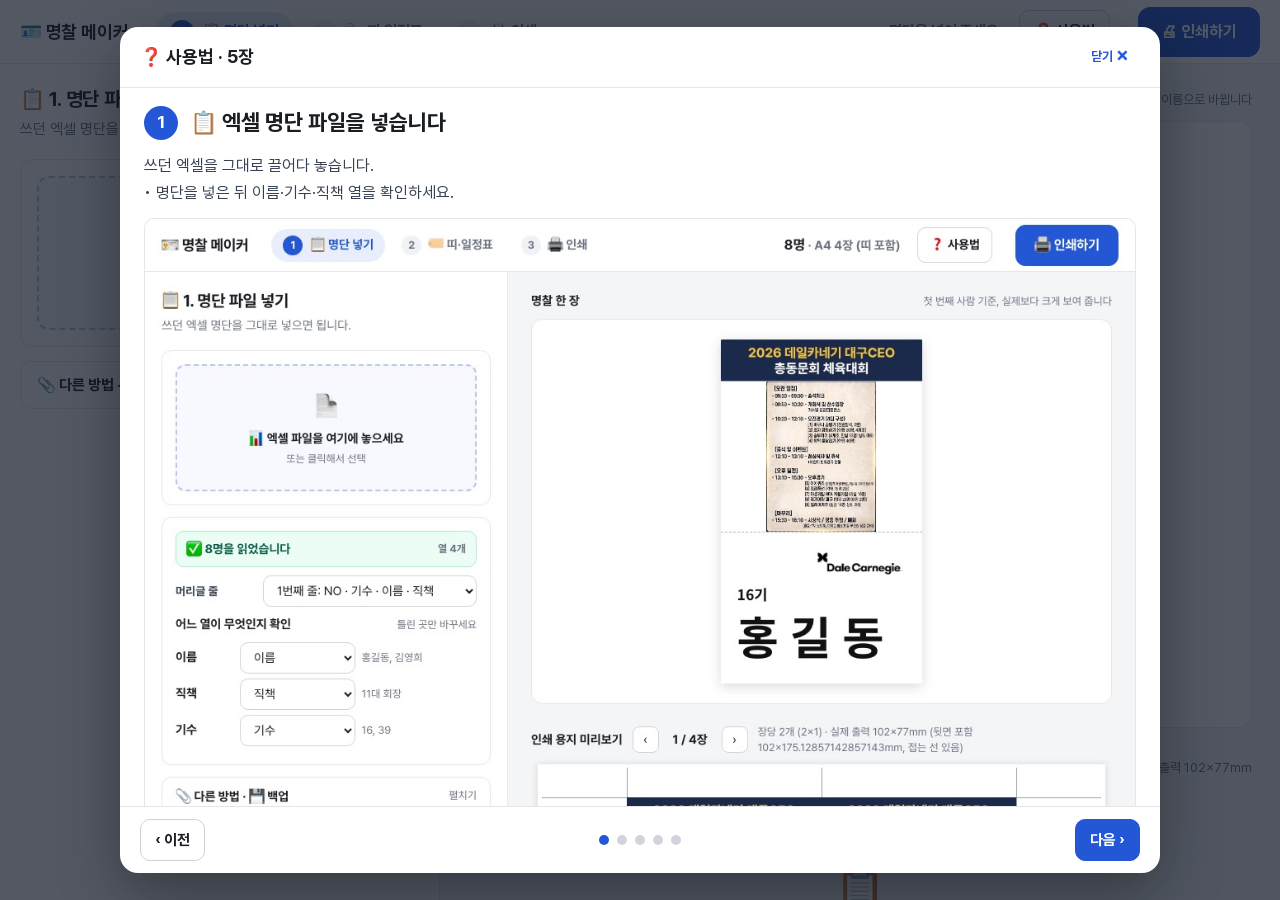
==== commit c50dec06: "명찰 메이커: 「명찰 한 장」 미리보기를 띠+앞면 2단으로, placeholder (mm) 중복 정리. 리처드 파인만 2차 검수 통과(HTML 변경·인쇄·저장·사용법 모두 통과, " ====
--- a/nametag/index.html
+++ b/nametag/index.html
@@ -382,7 +382,7 @@
       <div class="field"><label>세로 위치</label><div class="seg" id="valignSeg"></div></div>
       <div class="field"><label>안쪽 여백</label><div class="ctl"><input type="number" class="in num" id="dPad" step="0.5" min="0"> mm</div></div>
       <div class="field"><label>줄 간격</label><div class="ctl"><input type="number" class="in num" id="dLineGap" step="0.5" min="0"> mm</div></div>
-      <div class="field"><label>명찰 크기 줄이기</label><div class="ctl"><input type="number" class="in num" id="szShrink" step="0.5" min="0"> mm <span class="muted">너비·높이를 각각 입력한 값만큼 줄입니다.(mm)</span></div></div>
+      <div class="field"><label>명찰 크기 줄이기</label><div class="ctl"><input type="number" class="in num" id="szShrink" step="0.5" min="0"> mm <span class="muted">너비·높이를 각각 입력한 값만큼 줄입니다.</span></div></div>
       <div class="field"><label>명찰 사이</label><div class="ctl"><input type="number" class="in num" id="szGap" step="0.5" min="0"> mm <span class="muted">0이면 붙여서 한 번에 자름</span></div></div>
       <div class="field"><label>종이 여백</label><div class="ctl"><input type="number" class="in num" id="szMargin" step="0.5" min="0"> mm</div></div>
       <div class="field"><label>종이 방향</label><div class="seg" id="orientSeg"></div></div>
@@ -468,6 +468,7 @@
   const e = baseTemplate();
   e.size={preset:'102x77', w:102, h:77, shrink:0, gap:0, margin:8, orient:'auto'};
   e.lines = [ line([part('직책'), part('기수',{suffix:'기'})], {join:'paren', size:21, bold:true, align:'left'}), line([part('이름')], {size:65, bold:true, spacing:0.25, maxChars:3, align:'left'}) ];
+  e.design.stripOn=true; // 그림이 없으면 화면 미리보기에 행사 제목 띠 표시 (인쇄는 그림이 있을 때만)
   e.design.logo=DC_LOGO; e.design.logoPos='top'; e.design.logoAlign='right'; e.design.logoH=16.2; e.design.valign='flex-start'; e.design.pad=8; e.design.lineGap=3;
   const f = baseTemplate(); // 한 칸 케이스용: 받은 PPT 앞면 그대로 (로고 47.5×16.2mm 위, 직책 21pt, 이름 65pt 글자 띄움), 띠·접기 없음
   f.size={preset:'102x77',w:102,h:77,shrink:0,gap:0,margin:8,orient:'auto'};
@@ -849,7 +850,7 @@
   const fl=$('fontList'); fl.innerHTML='';
   FONTS.forEach(f=>{ const b=document.createElement('button'); b.className='fontOpt'+(d.font===f[0]?' on':''); b.innerHTML=`<div class="sm" style="font-family:${f[2]}">홍길동</div><div class="nm">${f[1]}</div>`; b.onclick=()=>{ d.font=f[0]; fillSettingsUI(); render(); }; fl.appendChild(b); });
   $('dText').value=d.text; $('dBandColor').value=d.bandColor; $('dBandH').value=d.bandH; $('dBandInset').value=d.bandInset||0; $('dBg').value=d.bg; $('dPad').value=d.pad; $('dLineGap').value=d.lineGap; $('dLogoPos').value=d.logoPos; $('dLogoAlign').value=d.logoAlign||'center'; $('dLogoH').value=d.logoH;
-  $('logoName').textContent = d.logo? '로고 있음' : '없음'; $('backName').textContent = d.back? '파일 있음' : '없음'; $('dBackOn').checked=!!(d.back&&d.backOn); $('stripName').textContent = d.strip? '파일 있음' : '없음'; $('dStripOn').checked=!!(d.strip&&d.stripOn); $('dStripH').value=d.stripH||25; $('dStripCount').value=d.stripCount||0; $('dStripWhere').value=d.stripWhere||'stack';
+  $('logoName').textContent = d.logo? '로고 있음' : '없음'; $('backName').textContent = d.back? '파일 있음' : '없음'; $('dBackOn').checked=!!(d.back&&d.backOn); $('stripName').textContent = d.strip? '파일 있음' : '없음'; $('dStripOn').checked=!!d.stripOn; $('dStripH').value=d.stripH||25; $('dStripCount').value=d.stripCount||0; $('dStripWhere').value=d.stripWhere||'stack';
   seg('bandSeg',[['none','없음'],['top','위'],['left','왼쪽'],['bottom','아래']],()=>d.band,v=>d.band=v);
   seg('valignSeg',[['center','가운데'],['flex-start','위쪽'],['flex-end','아래쪽']],()=>d.valign,v=>d.valign=v);
   seg('orientSeg',[['auto','자동'],['portrait','세로'],['landscape','가로']],()=>s.orient,v=>s.orient=v);
@@ -872,7 +873,7 @@
 $('backFile').onchange=e=>{ const f=e.target.files[0]; if(!f) return; const im=new Image(); const url=URL.createObjectURL(f); im.onload=()=>{ URL.revokeObjectURL(url); // 긴 변 1400px로 줄여 JPEG로 보관 (저장 용량)
     const k=Math.min(1,1400/Math.max(im.width,im.height)); const c=document.createElement('canvas'); c.width=Math.round(im.width*k); c.height=Math.round(im.height*k); const g=c.getContext('2d'); g.fillStyle='#fff'; g.fillRect(0,0,c.width,c.height); g.drawImage(im,0,0,c.width,c.height); setBack(c.toDataURL('image/jpeg',0.88)); }; im.onerror=()=>{ URL.revokeObjectURL(url); alert('그림 파일을 읽지 못했습니다.'); }; im.src=url; e.target.value=''; };
 $('stripFile').onchange=e=>{ const f=e.target.files[0]; if(!f) return; const im=new Image(); const url=URL.createObjectURL(f); im.onload=()=>{ URL.revokeObjectURL(url); const k=Math.min(1,1600/Math.max(im.width,im.height)); const c=document.createElement('canvas'); c.width=Math.round(im.width*k); c.height=Math.round(im.height*k); const g=c.getContext('2d'); g.fillStyle='#fff'; g.fillRect(0,0,c.width,c.height); g.drawImage(im,0,0,c.width,c.height); state.tpl.design.stripRatio=Math.round(c.width/c.height*100)/100; setStrip(c.toDataURL('image/jpeg',0.9)); }; im.onerror=()=>{ URL.revokeObjectURL(url); alert('그림 파일을 읽지 못했습니다.'); }; im.src=url; e.target.value=''; };
-$('dStripOn').onchange=e=>{ state.tpl.design.stripOn=e.target.checked; if(e.target.checked&&!state.tpl.design.strip){ e.target.checked=false; state.tpl.design.stripOn=false; toast('먼저 「파일 선택」으로 띠 그림을 넣어 주세요'); } render(); };
+$('dStripOn').onchange=e=>{ state.tpl.design.stripOn=e.target.checked; render(); };
 $('dStripWhere').onchange=e=>{ state.tpl.design.stripWhere=e.target.value; render(); };
 function setStrip(v){ state.tpl.design.strip=v; state.tpl.design.stripOn=!!v; $('stripName').textContent=v?'파일 있음':'없음'; $('dStripOn').checked=!!v; render(); }
 bind('dStripH','design.stripH'); bind('dStripCount','design.stripCount');
@@ -949,11 +950,27 @@
   const rows=printableRows();
   // 한 장 미리보기
   const ow=$('oneWrap'); ow.innerHTML='';
-  const one=makeBadge(sampleRow(), t); one.classList.add('oneBadge'); one.style.position='relative'; // absolute(뒷면·접는 선)가 이 안에 머물도록
-  const availW=ow.clientWidth-48, availH=Math.max(240, window.innerHeight*0.62); const bwpx=(s.w-s.shrink)*MM, bhpx=cardH(t)*MM; one.style.zoom=Math.max(0.4, Math.min(2.2, availW/bwpx, availH/bhpx));
-  if(t.design.strip&&t.design.stripOn&&t.design.stripWhere==='pages'){ const st=document.createElement('div'); st.className='oneBadge'; st.style.cssText=`width:${(s.w-s.shrink)}mm;height:${t.design.stripH}mm;overflow:hidden;background:#fff;margin-bottom:6mm;zoom:${one.style.zoom}`; const im=document.createElement('img'); im.src=t.design.strip; im.style.cssText='width:100%;height:100%;object-fit:cover;display:block'; st.appendChild(im); ow.appendChild(st); ow.style.flexDirection='column'; ow.style.alignItems='center'; } else { ow.style.flexDirection=''; ow.style.alignItems=''; }
+  const row=sampleRow(), d=t.design;
+  const bwPreview=Math.max(10,s.w-s.shrink), bhPreview=Math.max(10,s.h-s.shrink);
+  // 화면은 케이스에 끼운 모습. 인쇄용 makeBadge·cardH와 치수 계산은 그대로 둔다.
+  const frontTpl=clone(t); frontTpl.design.stripOn=false;
+  const front=makeFront(row,frontTpl); front.style.position='relative';
+  const one=document.createElement('div'); one.className='oneBadge';
+  one.style.cssText='display:flex;flex-direction:column;gap:3mm;padding:3mm;background:#edf0f4;border:0.3mm solid #cbd2db;border-radius:3mm;position:relative';
+  const sh=d.stripOn? (d.strip&&d.stripRatio? Math.min(d.stripH,bwPreview/d.stripRatio) : d.stripH) : 0;
+  if(sh){
+    const st=document.createElement('div'); st.className='previewStrip';
+    st.style.cssText=`width:${bwPreview}mm;height:${sh}mm;flex:none;overflow:hidden;background:#1b2a4a;display:flex;align-items:center;justify-content:center`;
+    if(d.strip){ const im=document.createElement('img'); im.src=d.strip; im.style.cssText='width:100%;height:100%;object-fit:cover;display:block'; st.appendChild(im); }
+    else { const tx=document.createElement('div'); tx.textContent=(row?val(row,'행사명'):state.globals['행사명'])||'2026 데일카네기 대구CEO 총동문회 체육대회'; tx.style.cssText='color:#fff;font-family:Pretendard,sans-serif;font-weight:700;font-size:14pt;text-align:center;line-height:1.4;padding:0 4mm;overflow-wrap:anywhere'; st.appendChild(tx); }
+    one.appendChild(st);
+  }
+  one.appendChild(front);
+  const availW=ow.clientWidth-48, availH=Math.max(240,window.innerHeight*0.62);
+  one.style.zoom=Math.max(0.4,Math.min(2.2,availW/((bwPreview+6.6)*MM),availH/((bhPreview+sh+(sh?3:0)+6.6)*MM)));
+  if(!sh){ one.style.padding='0'; one.style.border='0'; one.style.background='transparent'; }
   ow.appendChild(one);
-  renderPhotoOverlay(ow, one);
+  renderPhotoOverlay(ow,front);
   const gt=$('guideTpl'); if(gt) gt.textContent=state.current||'';
   $('oneLabel').textContent = rows.length? '첫 번째 명찰 · 화면 크기는 실제와 다름' : '예시 이름입니다. 명단을 넣으면 실제 이름으로 바뀝니다';
   // 용지
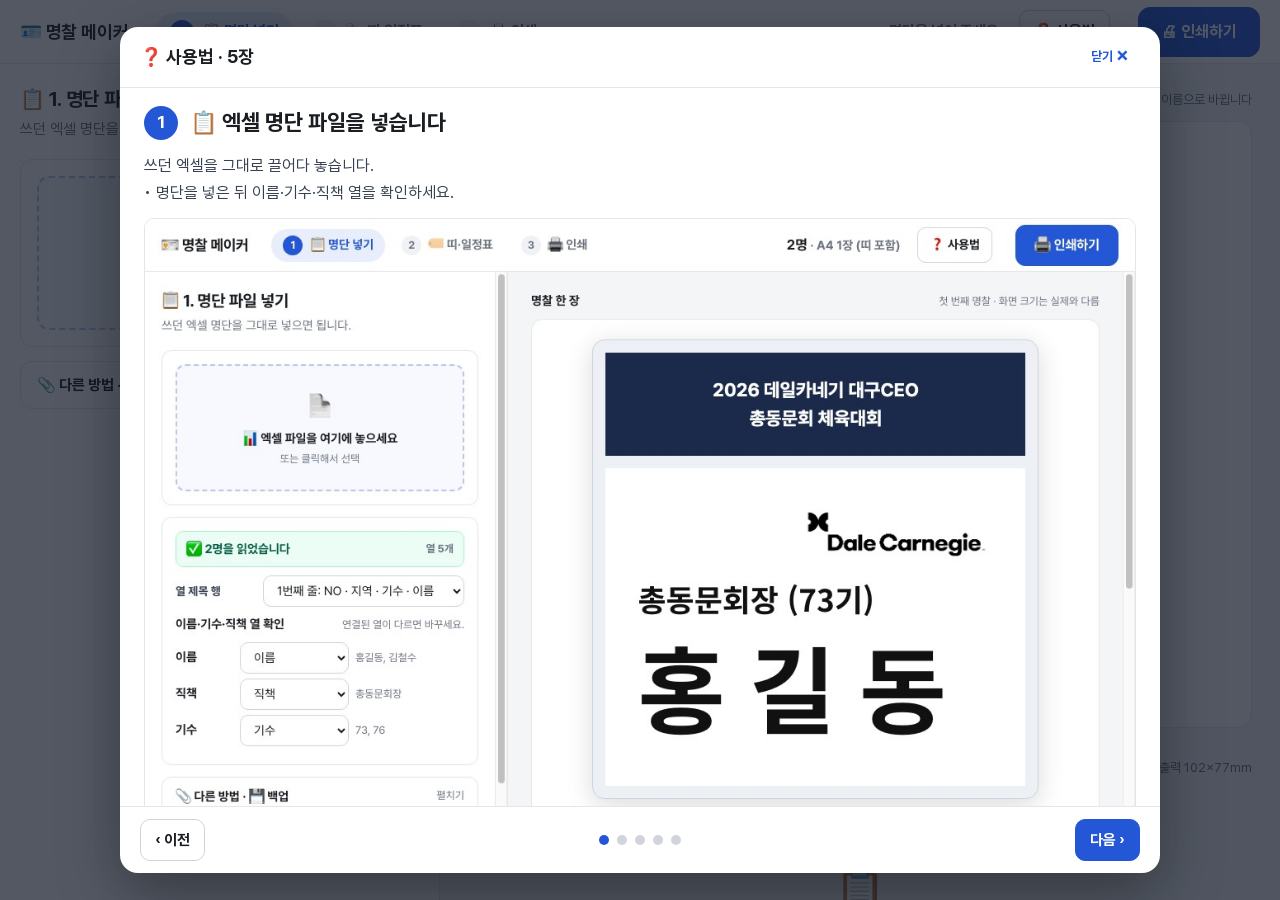
==== commit a869aa6c: "명찰 메이커: 예전 저장본·백업 복원 시 「띠 함께 인쇄」 1회 자동 켬(stripOnMigrated 표시, 사용자가 끈 뒤에는 유지), 사용법 그림 3장을 2단 미리보기 모습으로" ====
--- a/nametag/index.html
+++ b/nametag/index.html
@@ -501,6 +501,12 @@
 const NEW_PRESETS=['대구CEO 총동문회 명찰 (쓰던 양식)','대구CEO 1단 명찰 (받은 양식 그대로, 한 칸 케이스)']; // 나중에 추가된 기본 틀: 기존 저장본에도 한 번만 넣는다 (지운 뒤에는 다시 넣지 않음)
 function addNewPresets(){ state.presetsAdded=Array.isArray(state.presetsAdded)? state.presetsAdded.filter(x=>typeof x==='string').slice(0,50) : [];
   const P=presets(); NEW_PRESETS.forEach(k=>{ if(state.presetsAdded.includes(k)) return; if(!(k in state.templates) && P[k]) state.templates=Object.assign({[k]:P[k]}, state.templates); state.presetsAdded.push(k); }); }
+// 기존 저장본의 현재 명찰에 띠를 한 번 켠다. 이후 사용자가 끈 값은 그대로 둔다.
+function migrateStripOn(){
+  if(state.stripOnMigrated===true) return;
+  state.tpl.design.stripOn=true;
+  state.stripOnMigrated=true;
+}
 function applyLoaded(got){
   if(got && got.main){ state=Object.assign(state, got.main); state.photo=(typeof got.photo==='string')? got.photo : null; rawRows=Array.isArray(state.rawRows)? state.rawRows.filter(r=>Array.isArray(r)).map(r=>r.map(v=>typeof v==='string'?v:'')) : []; delete state.rawRows; }
   else { firstRun=!localStorage.getItem('nametag.v2'); // 처음 여는 사람에게는 사용법을 먼저 보여 준다
@@ -519,6 +525,7 @@
   if(!state.templates[state.current]) state.current=Object.keys(state.templates)[0];
   try{ state.tpl=sanitizeTemplate(state.tpl); }catch(e){ state.tpl=clone(state.templates[state.current]); }
   addNewPresets();
+  migrateStripOn();
   if(typeof state.photo!=='string'||!/^data:image\/jpeg;base64,[A-Za-z0-9+/=]+$/.test(state.photo)) state.photo=null;
   migrateColumns();
 }
@@ -582,7 +589,7 @@
   if(Object.hasOwn(state.templates,n) && !confirm('「'+n+'」 양식이 이미 있습니다. 덮어쓸까요?')) return;
   state.templates[n]=t; state.current=n; state.tpl=clone(t); fillSettingsUI(); renderLines(); renderTplGrid(); render(); persist(); }; r.readAsText(f); $('tplFile').value=''; }
 /* 전체 백업: 명단·틀·공통 값·열 연결을 파일 하나로 */
-function exportAll(){ const b={kind:'nametag-backup', version:1, saved:new Date().toISOString(), templates:state.templates, current:state.current, tpl:state.tpl, data:state.data, map:state.map, globals:state.globals, headerIndex:state.headerIndex, rawRows, photo:state.photo||null};
+function exportAll(){ const b={kind:'nametag-backup', version:1, saved:new Date().toISOString(), stripOnMigrated:state.stripOnMigrated===true, templates:state.templates, current:state.current, tpl:state.tpl, data:state.data, map:state.map, globals:state.globals, headerIndex:state.headerIndex, rawRows, photo:state.photo||null};
   const blob=new Blob([JSON.stringify(b)],{type:'application/json'}); const a=document.createElement('a'); a.href=URL.createObjectURL(blob); a.download='명찰메이커_백업_'+new Date().toISOString().slice(0,10)+'.json'; a.click(); setTimeout(()=>URL.revokeObjectURL(a.href),2000); }
 const MAX_ROWS=20000;
 function headerIndexOf(b){ if(!Number.isInteger(b.headerIndex)||b.headerIndex<-1) throw new Error('열 제목 행 번호가 올바르지 않습니다 (파일이 손상됨)'); return b.headerIndex; }
@@ -620,12 +627,13 @@
   if(raw.length>MAX_ROWS+10) throw new Error('원본 줄이 너무 많습니다');
   const headerIndex=hIdx;
   let photo=null; if(b.photo!=null){ if(typeof b.photo!=='string'||!/^data:image\/jpeg;base64,[A-Za-z0-9+/=]+$/.test(b.photo)) throw new Error('사진 정보 형식이 잘못됐습니다'); if(b.photo.length>12000000) throw new Error('사진이 너무 커서 불러올 수 없습니다'); photo=b.photo; }
-  return {tpls,current,tpl,cols,rows,map,globals,raw,headerIndex,photo};
+  return {tpls,current,tpl,cols,rows,map,globals,raw,headerIndex,photo,stripOnMigrated:b.stripOnMigrated===true};
 }
 function importAll(f){ if(!f) return; const r=new FileReader(); r.onload=()=>{ let b; try{ b=parseBackup(r.result); }catch(e){ alert('백업을 불러오지 못했습니다: '+e.message+'\n기존 명단과 양식은 그대로 둡니다.'); return; }
   const bp=(b.map&&b.map['이름'])? b.rows.filter(r=>(r[b.map['이름']]||'').trim()).length : b.rows.length;
   if(!confirm('지금 화면의 명단·양식을 백업 파일 내용으로 바꿉니다.\n백업 내용: 원본 '+b.rows.length+'줄 (인쇄 '+bp+'명), 양식 '+Object.keys(b.tpls).length+'개'+(b.photo?', 겹쳐 보기 사진 포함':'')+'\n계속할까요?')) return;
-  state.templates=b.tpls; state.current=b.current; state.tpl=b.tpl; state.data={cols:b.cols, rows:b.rows}; state.map=b.map; state.globals=b.globals; state.headerIndex=b.headerIndex; rawRows=b.raw; state.photo=b.photo; state.headerConfirmed=false;
+  state.templates=b.tpls; state.current=b.current; state.tpl=b.tpl; state.data={cols:b.cols, rows:b.rows}; state.map=b.map; state.globals=b.globals; state.headerIndex=b.headerIndex; rawRows=b.raw; state.photo=b.photo; state.headerConfirmed=false; state.stripOnMigrated=b.stripOnMigrated;
+  migrateStripOn();
   fillSettingsUI(); renderMap(); renderLines(); renderTplGrid(); render(); persist(); toast('백업을 불러왔습니다 (인쇄 '+bp+'명, 양식 '+Object.keys(b.tpls).length+'개)'); }; r.readAsText(f); $('allFile').value=''; }
 /* 틀 자료형 검증: 외부 파일·옛 저장분을 안전한 값으로 보정한다 */
 function sanitizeTemplate(t){
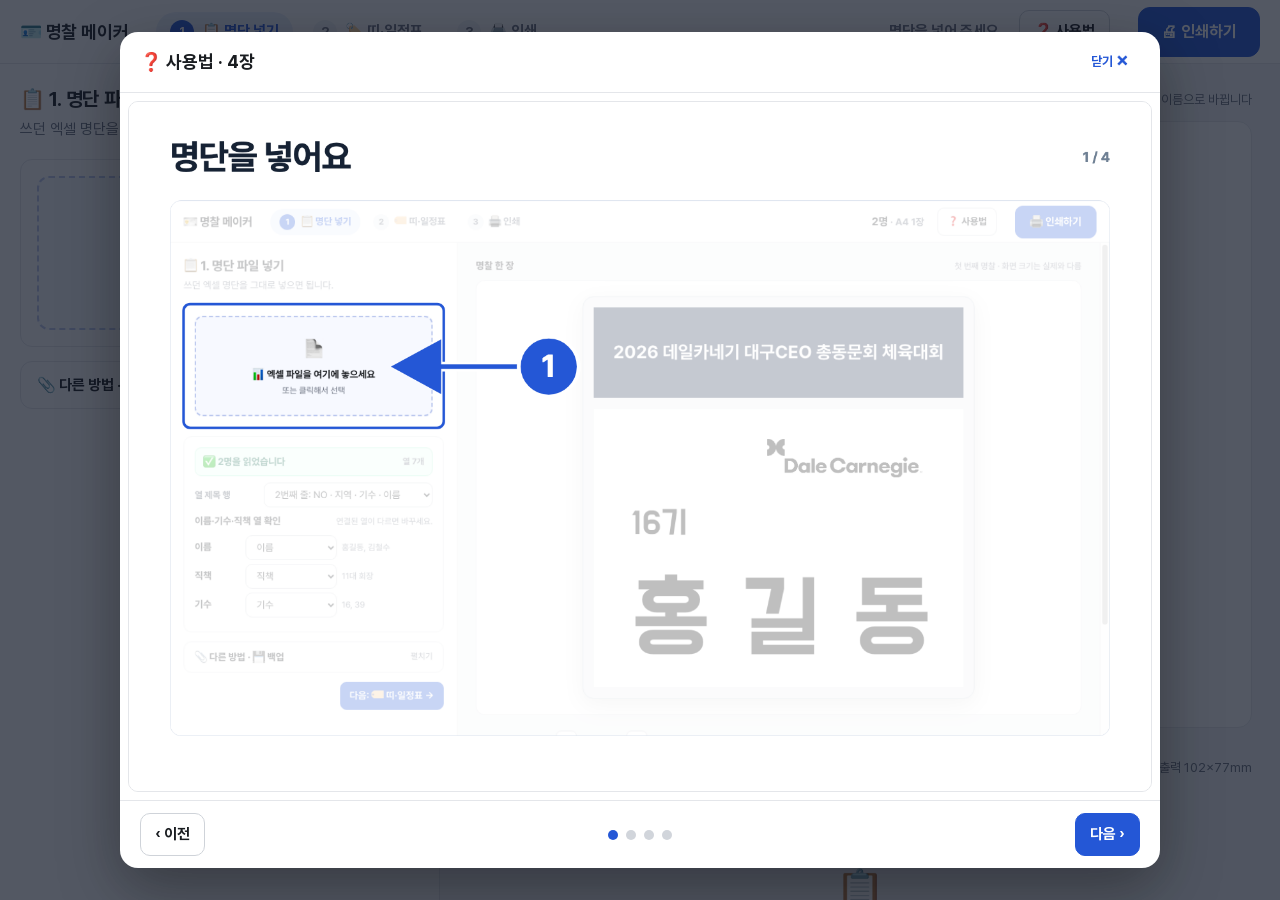
==== commit 455d285c: "명찰 메이커: 원본 PPT 양식과 0.5mm 안 일치(뒷면 일정표 꽉 채움·로고·글 위치·기준선), 예전 저장본 틀 1회 이관(쓰던 양식), 사용법 4장 교체, 실제 명단 215명" ====
--- a/nametag/index.html
+++ b/nametag/index.html
@@ -29,7 +29,8 @@
   #guide .box{background:#fff;border-radius:18px;width:min(1040px,96vw);max-height:94vh;display:flex;flex-direction:column;overflow:hidden;box-shadow:0 20px 60px rgba(0,0,0,.35)}
   #guide .head{display:flex;align-items:center;justify-content:space-between;padding:14px 20px;border-bottom:1px solid var(--line)}
   #guide .head b{font-size:18px}
-  #guide .slide{display:none;padding:18px 24px 6px;flex-direction:column;gap:12px;overflow:auto}
+  #guide .slide{display:none;padding:8px;min-height:0;flex-direction:column;overflow:auto}
+  #guide .slide img{max-height:calc(94vh - 138px);object-fit:contain;border:0}
   #guide .slide.on{display:flex}
   #guide .slide .t{font-size:22px;font-weight:800;display:flex;align-items:center;gap:12px}
   #guide .slide .t .n{width:34px;height:34px;border-radius:50%;background:var(--accent);color:#fff;display:inline-flex;align-items:center;justify-content:center;font-size:17px;flex:none}
@@ -225,38 +226,11 @@
 
 <div id="guide" onclick="if(event.target===this)Guide.close()">
   <div class="box">
-    <div class="head"><b>❓ 사용법 · 5장</b><button class="btn sm ghost" onclick="Guide.close()">닫기 ✕</button></div>
-    <div class="slide" data-i="0"><div class="t"><span class="n">1</span>📋 엑셀 명단 파일을 넣습니다</div><div class="d">쓰던 엑셀을 그대로 끌어다 놓습니다.<br>• 명단을 넣은 뒤 이름·기수·직책 열을 확인하세요.</div><img src="guide/1.jpg" alt=""></div>
-    <div class="slide" data-i="1"><div class="t"><span class="n">2</span>🏷️ 띠와 📅 일정표 파일을 고릅니다</div><div class="d">① PPT 그림을 오른쪽 클릭 → 「그림으로 저장」<br>② 띠·일정표 각각 「📂 파일 선택」<br>③ 미리보기 확인</div><img src="guide/2.jpg" alt=""></div>
-    <div class="slide" data-i="2"><div class="t"><span class="n">3</span>🖨️ 인쇄합니다</div><div class="d">「지금 인쇄하기」를 누르고 인쇄 설정을 확인하세요.<br>• 용지: A4<br>• 방향: 미리보기와 같게<br>• 배율: <b>100%</b> · 여백: <b>없음</b><br>띠·일정표를 넣은 기본 배치는 한 장에 두 사람 몫입니다.</div><img src="guide/3.jpg" alt=""></div>
-    <div class="slide" data-i="3"><div class="t"><span class="n">4</span>✂️ 실선 6개를 자르고, 점선에서 접습니다</div><div class="d">세로 3번, 가로 3번. 띠는 맨 위에 붙어 나오므로 같이 잘립니다. 가운데 점선은 자르지 말고 접습니다.</div>
-      <svg viewBox="0 0 900 420"><rect x="0" y="0" width="900" height="420" fill="#fff"/>
-        <g transform="translate(60,30)"><rect x="0" y="0" width="420" height="297" fill="#fff" stroke="#333" stroke-width="2"/>
-          <g fill="#e8eefc" stroke="#2457d6" stroke-width="2"><rect x="66" y="21" width="144" height="35"/><rect x="210" y="21" width="144" height="35"/><rect x="66" y="56" width="144" height="109"/><rect x="210" y="56" width="144" height="109"/><rect x="66" y="165" width="144" height="109"/><rect x="210" y="165" width="144" height="109"/></g>
-          <g font-size="14" font-family="sans-serif" text-anchor="middle" fill="#1f2937"><text x="138" y="44">띠</text><text x="282" y="44">띠</text><text x="138" y="115">일정표(뒤)</text><text x="282" y="115">일정표(뒤)</text><text x="138" y="224" font-weight="700">이 름(앞)</text><text x="282" y="224" font-weight="700">이 름(앞)</text></g>
-          <line x1="66" y1="165" x2="354" y2="165" stroke="#15803d" stroke-width="2" stroke-dasharray="7 5"/>
-          <g stroke="#d9480f" stroke-width="3"><line x1="66" y1="0" x2="66" y2="297"/><line x1="210" y1="0" x2="210" y2="297"/><line x1="354" y1="0" x2="354" y2="297"/><line x1="0" y1="21" x2="420" y2="21"/><line x1="0" y1="56" x2="420" y2="56"/><line x1="0" y1="274" x2="420" y2="274"/></g>
-          <g font-size="15" font-weight="800" fill="#d9480f" font-family="sans-serif"><text x="60" y="-6">1</text><text x="204" y="-6">2</text><text x="348" y="-6">3</text><text x="428" y="26">4</text><text x="428" y="61">5</text><text x="428" y="279">6</text></g>
-        </g>
-        <g transform="translate(560,40)" font-family="sans-serif">
-          <text x="0" y="20" font-size="20" font-weight="800" fill="#d9480f">빨간 실선 6개 = 자르기</text>
-          <text x="0" y="50" font-size="15" fill="#374151">세로 1·2·3, 가로 4·5·6</text>
-          <text x="0" y="74" font-size="15" fill="#374151">끝에서 끝까지 곧게 → 재단기에 여러 장 겹쳐도 됨</text>
-          <text x="0" y="120" font-size="20" font-weight="800" fill="#15803d">초록 점선 = 접기</text>
-          <text x="0" y="150" font-size="15" fill="#374151">위쪽(일정표)을 뒤로 접으면</text>
-          <text x="0" y="174" font-size="15" fill="#374151">앞은 이름, 뒤는 일정표가 바로 보입니다</text>
-          <text x="0" y="220" font-size="20" font-weight="800" fill="#1f2937">한 장 = 두 사람 몫</text>
-          <text x="0" y="250" font-size="15" fill="#374151">띠 2개 + 양면 명찰 2개</text>
-          <text x="0" y="274" font-size="15" fill="#374151">215명이면 A4 108장</text>
-        </g></svg></div>
-    <div class="slide" data-i="4"><div class="t"><span class="n">5</span>🪪 케이스에 넣습니다</div><div class="d">위 칸에 띠, 아래 칸에 접은 명찰을 넣으면 끝입니다.</div>
-      <svg viewBox="0 0 900 420"><rect width="900" height="420" fill="#fff"/>
-        <g transform="translate(330,30)"><rect x="0" y="0" width="240" height="330" rx="14" fill="#f3f4f6" stroke="#4b5563" stroke-width="3"/>
-          <rect x="18" y="18" width="204" height="52" fill="#1b2a4a"/><text x="120" y="50" font-size="15" fill="#fff" text-anchor="middle" font-family="sans-serif" font-weight="700">행사 제목 띠</text>
-          <rect x="18" y="86" width="204" height="154" fill="#fff" stroke="#2457d6" stroke-width="3"/>
-          <text x="40" y="128" font-size="13" fill="#374151" font-family="sans-serif">16기</text><text x="40" y="190" font-size="40" font-weight="900" font-family="sans-serif">홍 길 동</text>
-          <text x="120" y="300" font-size="15" text-anchor="middle" fill="#374151" font-family="sans-serif">위 칸: 띠 · 아래 칸: 접은 명찰</text>
-        </g></svg></div>
+    <div class="head"><b>❓ 사용법 · 4장</b><button class="btn sm ghost" onclick="Guide.close()">닫기 ✕</button></div>
+    <div class="slide" data-i="0"><img src="guide/step-1.png" alt="1. 명단을 넣어요"></div>
+    <div class="slide" data-i="1"><img src="guide/step-2.png" alt="2. 띠·일정표 넣어요"></div>
+    <div class="slide" data-i="2"><img src="guide/step-3.png" alt="3. 100%로 인쇄해요"></div>
+    <div class="slide" data-i="3"><img src="guide/step-4.png" alt="4. 자르고 접어요"></div>
     <div class="foot"><button class="btn" onclick="Guide.go(-1)">‹ 이전</button><div class="dots"></div><button class="btn primary" onclick="Guide.go(1)">다음 ›</button></div>
   </div>
 </div>
@@ -430,6 +404,7 @@
 const MM = 96/25.4;
 const SIZES = [['102x77',102,77,'대구CEO 명찰','쓰던 양식'],['90x55',90,55,'명함형',''],['100x70',100,70,'중형',''],['110x75',110,75,'대형',''],['custom',0,0,'직접 입력','']];
 const FONTS = [
+  ['hyheadline',"HY헤드라인M · 없으면 도현","'HY헤드라인M','HYHeadLine M','Nametag HY Local','Do Hyeon',sans-serif"],
   ['noto',"본고딕","'Noto Sans KR','Apple SD Gothic Neo','Malgun Gothic',sans-serif"],
   ['pretendard',"프리텐다드","Pretendard,'Apple SD Gothic Neo','Malgun Gothic',sans-serif"],
   ['nanum',"나눔고딕","'Nanum Gothic',sans-serif"],
@@ -468,12 +443,15 @@
   const e = baseTemplate();
   e.size={preset:'102x77', w:102, h:77, shrink:0, gap:0, margin:8, orient:'auto'};
   e.lines = [ line([part('직책'), part('기수',{suffix:'기'})], {join:'paren', size:21, bold:true, align:'left'}), line([part('이름')], {size:65, bold:true, spacing:0.25, maxChars:3, align:'left'}) ];
+  e.design.layout='ppt2026'; e.design.font='hyheadline'; e.design.text='#000000';
+  e.lines.forEach(L=>{ L.bold=false; L.spacing=0; });
   e.design.stripOn=true; // 그림이 없으면 화면 미리보기에 행사 제목 띠 표시 (인쇄는 그림이 있을 때만)
-  e.design.logo=DC_LOGO; e.design.logoPos='top'; e.design.logoAlign='right'; e.design.logoH=16.2; e.design.valign='flex-start'; e.design.pad=8; e.design.lineGap=3;
+  e.design.logo=DC_LOGO; e.design.logoPos='top'; e.design.logoAlign='right'; e.design.logoH=16.22; e.design.valign='flex-start'; e.design.pad=9.8; e.design.lineGap=3;
   const f = baseTemplate(); // 한 칸 케이스용: 받은 PPT 앞면 그대로 (로고 47.5×16.2mm 위, 직책 21pt, 이름 65pt 글자 띄움), 띠·접기 없음
   f.size={preset:'102x77',w:102,h:77,shrink:0,gap:0,margin:8,orient:'auto'};
   f.lines=[ line([part('직책'), part('기수',{suffix:'기'})], {join:'paren', size:21, bold:true, align:'left'}), line([part('이름')], {size:65, bold:true, spacing:0.25, maxChars:3, align:'left'}) ];
   f.design.logo=DC_LOGO; f.design.logoPos='top'; f.design.logoAlign='right'; f.design.logoH=16.2; f.design.valign='flex-start'; f.design.pad=8; f.design.lineGap=3; f.design.stripWhere='inside';
+  f.lines=clone(e.lines); f.design=Object.assign({},e.design,{stripOn:false,stripWhere:'inside'});
   return {'대구CEO 총동문회 명찰 (쓰던 양식)':e, '대구CEO 1단 명찰 (받은 양식 그대로, 한 칸 케이스)':f, '카네기 코스: 파란 바탕 흰 글씨 (80기 영상 참고)':d, '기본: 직책 (기수) / 이름':a, '골프대회: 행사명 / 이름 / 회사 직함':b, '이름만 크게':c};
 }
 
@@ -506,6 +484,24 @@
   if(state.stripOnMigrated===true) return;
   state.tpl.design.stripOn=true;
   state.stripOnMigrated=true;
+}
+// 원본 양식으로 한 번만 이관한다. 명단·그림을 보존하고, 이후 사용자가 고른 틀은 존중한다.
+function migrateOriginalTemplate(){
+  if(state.pptLayoutMigrated===true) return;
+  const previous=state.tpl, P=presets(), key=NEW_PRESETS[0];
+  const preserve=(label,t)=>{
+    if(!t || t.design.layout==='ppt2026') return;
+    const stem=(label||'양식').slice(0,40)+' (이관 전)'; let name=stem, n=2;
+    while(Object.hasOwn(state.templates,name)) name=stem+' '+n++;
+    state.templates[name]=clone(t);
+  };
+  // 교체되는 저장 양식과 저장 전 편집본을 각각 보관한다.
+  NEW_PRESETS.forEach(k=>{ preserve(k,state.templates[k]); state.templates[k]=clone(P[k]); });
+  preserve(state.current,previous);
+  state.current=key; state.tpl=clone(P[key]);
+  if(previous) ['back','backOn','strip','stripOn','stripWhere','stripRatio','stripH','stripCount'].forEach(k=>{ state.tpl.design[k]=previous.design[k]; });
+  state.templates[key]=clone(state.tpl);
+  state.pptLayoutMigrated=true;
 }
 function applyLoaded(got){
   if(got && got.main){ state=Object.assign(state, got.main); state.photo=(typeof got.photo==='string')? got.photo : null; rawRows=Array.isArray(state.rawRows)? state.rawRows.filter(r=>Array.isArray(r)).map(r=>r.map(v=>typeof v==='string'?v:'')) : []; delete state.rawRows; }
@@ -526,6 +522,7 @@
   try{ state.tpl=sanitizeTemplate(state.tpl); }catch(e){ state.tpl=clone(state.templates[state.current]); }
   addNewPresets();
   migrateStripOn();
+  migrateOriginalTemplate();
   if(typeof state.photo!=='string'||!/^data:image\/jpeg;base64,[A-Za-z0-9+/=]+$/.test(state.photo)) state.photo=null;
   migrateColumns();
 }
@@ -589,7 +586,7 @@
   if(Object.hasOwn(state.templates,n) && !confirm('「'+n+'」 양식이 이미 있습니다. 덮어쓸까요?')) return;
   state.templates[n]=t; state.current=n; state.tpl=clone(t); fillSettingsUI(); renderLines(); renderTplGrid(); render(); persist(); }; r.readAsText(f); $('tplFile').value=''; }
 /* 전체 백업: 명단·틀·공통 값·열 연결을 파일 하나로 */
-function exportAll(){ const b={kind:'nametag-backup', version:1, saved:new Date().toISOString(), stripOnMigrated:state.stripOnMigrated===true, templates:state.templates, current:state.current, tpl:state.tpl, data:state.data, map:state.map, globals:state.globals, headerIndex:state.headerIndex, rawRows, photo:state.photo||null};
+function exportAll(){ const b={kind:'nametag-backup', version:1, saved:new Date().toISOString(), stripOnMigrated:state.stripOnMigrated===true, pptLayoutMigrated:state.pptLayoutMigrated===true, templates:state.templates, current:state.current, tpl:state.tpl, data:state.data, map:state.map, globals:state.globals, headerIndex:state.headerIndex, rawRows, photo:state.photo||null};
   const blob=new Blob([JSON.stringify(b)],{type:'application/json'}); const a=document.createElement('a'); a.href=URL.createObjectURL(blob); a.download='명찰메이커_백업_'+new Date().toISOString().slice(0,10)+'.json'; a.click(); setTimeout(()=>URL.revokeObjectURL(a.href),2000); }
 const MAX_ROWS=20000;
 function headerIndexOf(b){ if(!Number.isInteger(b.headerIndex)||b.headerIndex<-1) throw new Error('열 제목 행 번호가 올바르지 않습니다 (파일이 손상됨)'); return b.headerIndex; }
@@ -627,13 +624,14 @@
   if(raw.length>MAX_ROWS+10) throw new Error('원본 줄이 너무 많습니다');
   const headerIndex=hIdx;
   let photo=null; if(b.photo!=null){ if(typeof b.photo!=='string'||!/^data:image\/jpeg;base64,[A-Za-z0-9+/=]+$/.test(b.photo)) throw new Error('사진 정보 형식이 잘못됐습니다'); if(b.photo.length>12000000) throw new Error('사진이 너무 커서 불러올 수 없습니다'); photo=b.photo; }
-  return {tpls,current,tpl,cols,rows,map,globals,raw,headerIndex,photo,stripOnMigrated:b.stripOnMigrated===true};
+  return {tpls,current,tpl,cols,rows,map,globals,raw,headerIndex,photo,stripOnMigrated:b.stripOnMigrated===true,pptLayoutMigrated:b.pptLayoutMigrated===true};
 }
 function importAll(f){ if(!f) return; const r=new FileReader(); r.onload=()=>{ let b; try{ b=parseBackup(r.result); }catch(e){ alert('백업을 불러오지 못했습니다: '+e.message+'\n기존 명단과 양식은 그대로 둡니다.'); return; }
   const bp=(b.map&&b.map['이름'])? b.rows.filter(r=>(r[b.map['이름']]||'').trim()).length : b.rows.length;
   if(!confirm('지금 화면의 명단·양식을 백업 파일 내용으로 바꿉니다.\n백업 내용: 원본 '+b.rows.length+'줄 (인쇄 '+bp+'명), 양식 '+Object.keys(b.tpls).length+'개'+(b.photo?', 겹쳐 보기 사진 포함':'')+'\n계속할까요?')) return;
-  state.templates=b.tpls; state.current=b.current; state.tpl=b.tpl; state.data={cols:b.cols, rows:b.rows}; state.map=b.map; state.globals=b.globals; state.headerIndex=b.headerIndex; rawRows=b.raw; state.photo=b.photo; state.headerConfirmed=false; state.stripOnMigrated=b.stripOnMigrated;
+  state.templates=b.tpls; state.current=b.current; state.tpl=b.tpl; state.data={cols:b.cols, rows:b.rows}; state.map=b.map; state.globals=b.globals; state.headerIndex=b.headerIndex; rawRows=b.raw; state.photo=b.photo; state.headerConfirmed=false; state.stripOnMigrated=b.stripOnMigrated; state.pptLayoutMigrated=b.pptLayoutMigrated;
   migrateStripOn();
+  migrateOriginalTemplate();
   fillSettingsUI(); renderMap(); renderLines(); renderTplGrid(); render(); persist(); toast('백업을 불러왔습니다 (인쇄 '+bp+'명, 양식 '+Object.keys(b.tpls).length+'개)'); }; r.readAsText(f); $('allFile').value=''; }
 /* 틀 자료형 검증: 외부 파일·옛 저장분을 안전한 값으로 보정한다 */
 function sanitizeTemplate(t){
@@ -647,6 +645,7 @@
   out.size={preset:one(S.preset,SIZES.map(x=>x[0]),'custom'), w:num(S.w,20,200,90), h:num(S.h,15,200,55), shrink:num(S.shrink,0,5,0), gap:num(S.gap,0,20,0), margin:num(S.margin,0,30,8), orient:one(S.orient,['auto','portrait','landscape'],'auto')};
   out.cut={style:one(C.style,['full','mark','none'],'full'), border:!!C.border, offX:num(C.offX,-20,20,0), offY:num(C.offY,-20,20,0)};
   out.design={font:one(D.font,FONTS.map(f=>f[0]),'noto'), text:col(D.text,'#111111'), band:one(D.band,['none','top','left','bottom'],'none'), bandColor:col(D.bandColor,'#2457d6'), bandH:num(D.bandH,0,40,6), bandInset:num(D.bandInset,0,20,0), bg:col(D.bg,'#ffffff'), valign:one(D.valign,['center','flex-start','flex-end'],'center'), pad:num(D.pad,0,30,3), lineGap:num(D.lineGap,0,30,2), logo:(typeof D.logo==='string'&&/^data:image\/(png|jpeg|jpg|gif|webp|svg\+xml);base64,[A-Za-z0-9+/=]+$/.test(D.logo)&&D.logo.length<3000000)?D.logo:null, logoPos:one(D.logoPos,['top','bottom','tl','tr'],'top'), logoAlign:one(D.logoAlign,['center','left','right'],'center'), logoH:num(D.logoH,2,50,8), back:(typeof D.back==='string'&&/^data:image\/(png|jpeg);base64,[A-Za-z0-9+/=]+$/.test(D.back)&&D.back.length<4000000)?D.back:null, backOn:!!D.backOn, stripWhere:one(D.stripWhere==='beside'?'stack':D.stripWhere,['stack','pages','inside'], D.stripInside?'inside':'stack'), stripRatio:num(D.stripRatio,0.2,30,0), strip:(typeof D.strip==='string'&&/^data:image\/(png|jpeg);base64,[A-Za-z0-9+/=]+$/.test(D.strip)&&D.strip.length<4000000)?D.strip:null, stripOn:!!D.stripOn, stripH:num(D.stripH,5,80,25), stripCount:num(D.stripCount,0,5000,0)};
+  out.design.layout=one(D.layout,['ppt2026'],'');
   out.lines=t.lines.slice(0,12).map(L=>{ L=L&&typeof L==='object'?L:{}; const parts=(Array.isArray(L.parts)?L.parts:[]).slice(0,8).map(P=>{ P=P&&typeof P==='object'?P:{}; const src=P.src==='fixed'?'fixed':(FIELDS.includes(P.src)?P.src:'이름'); return {src, text:str(P.text,100), prefix:str(P.prefix,20), suffix:str(P.suffix,20)}; });
     return {parts: parts.length?parts:[part('이름')], join:one(L.join,JOINS.map(j=>j[0]),'space'), size:num(L.size,4,200,14), bold:!!L.bold, color:(L.color?col(L.color,''):''), spacing:num(L.spacing,0,2,0), align:one(L.align,['left','center','right'],'center'), maxChars:num(L.maxChars,0,40,0)}; });
   if(!out.lines.length) out.lines=[line([part('이름')],{size:36,bold:true})];
@@ -893,8 +892,8 @@
 function stackH(t){ const d=t.design; if(!(d.strip&&d.stripOn&&d.stripWhere==='stack')) return 0; const bw=Math.max(10,t.size.w-t.size.shrink); return d.stripRatio? Math.min(d.stripH, bw/d.stripRatio) : d.stripH; } // 명찰 위에 이어 붙는 띠 높이
 function cardH(t){ const s=t.size, d=t.design; const bh=Math.max(10,s.h-s.shrink); return ((d.back&&d.backOn)? bh*2 : bh) + stackH(t); }
 /* 뒷면이 켜져 있으면: 위쪽에 뒷면 그림을 거꾸로, 아래쪽에 앞면. 인쇄 후 가운데를 접으면 양면 명찰이 된다 */
-function makeBadge(row, t){
-  const d=t.design; const front=makeFront(row,t); const sh=stackH(t); const hasBack=!!(d.back&&d.backOn);
+function makeBadge(row, t, column=0){
+  const d=t.design; const front=makeFront(row,t,column); const sh=stackH(t); const hasBack=!!(d.back&&d.backOn);
   if(!hasBack&&!sh) return front;
   const s=t.size; const bw=Math.max(10,s.w-s.shrink), bh=Math.max(10,s.h-s.shrink); const total=sh+(hasBack?bh*2:bh);
   const card=document.createElement('div'); card.className='badge card2'; card.style.cssText=`width:${bw}mm;height:${total}mm;background:#fff;display:block;${t.cut.border?'outline:0.2mm solid #9ca3af;outline-offset:-0.2mm;':''}`;
@@ -903,7 +902,11 @@
     const si=document.createElement('img'); si.src=d.strip; si.style.cssText='width:100%;height:100%;object-fit:cover;display:block'; st.appendChild(si); card.appendChild(st);
     const cutLn=document.createElement('div'); cutLn.style.cssText=`position:absolute;left:0;top:${sh}mm;width:100%;height:0;border-top:0.2mm solid #9ca3af;z-index:2`; card.appendChild(cutLn); }
   if(hasBack){ const back=document.createElement('div'); back.style.cssText=`position:absolute;left:0;top:${sh}mm;width:${bw}mm;height:${bh}mm;overflow:hidden;background:#fff`;
-    const im=document.createElement('img'); im.src=d.back; im.style.cssText='width:100%;height:100%;object-fit:contain;transform:rotate(180deg);display:block'; back.appendChild(im); card.appendChild(back);
+    const im=document.createElement('img'); im.src=d.back; im.style.cssText='width:100%;height:100%;object-fit:contain;transform:rotate(180deg);display:block';
+    if(d.layout==='ppt2026'){ const r=column%2?{x:1.98,y:.89,w:98.03,h:75.53}:{x:1.99,y:.66,w:98.02,h:75.59}; im.className='pptBack'; im.style.cssText=`position:absolute;left:${r.x/102*100}%;top:${r.y/77*100}%;width:${r.w/102*100}%;height:${r.h/77*100}%;object-fit:fill;display:block`;
+      const source=d.back; im.style.transform=scheduleRotations.get(source)||'rotate(180deg)';
+      im.onload=()=>{ const rotation=isOriginalSchedule(im)?'none':'rotate(180deg)'; if(scheduleRotations.size>4) scheduleRotations.clear(); scheduleRotations.set(source,rotation); im.style.transform=rotation; }; }
+    back.appendChild(im); card.appendChild(back);
     const fold=document.createElement('div'); fold.style.cssText=`position:absolute;left:0;top:${sh+bh}mm;width:100%;height:0;border-top:0.2mm dashed #b0b4bb;z-index:2`; card.appendChild(fold); }
   front.style.position='absolute'; front.style.left='0'; front.style.top=(sh+(hasBack?bh:0))+'mm'; front.style.outline='none'; // 테두리는 바깥 카드 전체에
   card.appendChild(front); return card;
@@ -914,10 +917,75 @@
   for(let i=0;i<4;i++){ _mc.font=`${bold?700:400} ${size}pt ${font}`; let w; try{ w=_mc.measureText(txt).width; }catch(e){ return size; }
     const px=size*96/72; w+= (spacing||0)*px*txt.length; const avail=availMm*MM; if(w<=avail) break; size=Math.max(6, size*avail/w*0.995); }
   return Math.round(size*10)/10; }
-function makeFront(row, t){
+// Original PPT page 1, millimetres from the 102 × 77 cut rectangle.
+// The bitmap logo has white margins: its box y=5.47 puts visible ink at y=8.20.
+const PPT_COLUMNS=[{textX:9.8,logoX:45.11,logoW:47.45},{textX:10.63,logoX:44.98,logoW:47.49}];
+const scheduleRotations=new Map();
+function hasHyFont(font){
+  _mc.font=`400 21pt ${font}`; const width=_mc.measureText('가나다123').width;
+  _mc.font='400 21pt "Do Hyeon"';
+  return Math.abs(width-_mc.measureText('가나다123').width)>.1;
+}
+function isOriginalSchedule(im){
+  const c=document.createElement('canvas'); c.width=c.height=8; const g=c.getContext('2d'); g.drawImage(im,0,0,8,8);
+  const pixels=g.getImageData(0,0,8,8).data, ref=[202,189,176,200,188,177,197,184,172,199,187,172,207,195,180,214,202,190,204,192,182,204,191,181,218,205,192,206,196,188,201,191,183,195,186,176,194,186,177,233,222,213,231,221,212,223,211,200,220,206,192,218,207,197,206,196,187,199,189,181,186,178,171,221,211,202,227,216,205,226,211,197,238,223,206,244,231,219,237,226,215,219,210,200,213,204,193,218,208,197,207,196,187,221,207,192,233,218,201,228,216,205,218,208,198,205,195,185,206,196,186,213,203,194,217,207,199,226,213,198,221,207,194,202,193,183,187,178,170,177,169,161,187,179,170,236,225,214,242,231,222,234,221,208,235,221,209,243,232,220,216,208,199,194,188,181,196,189,182,221,212,203,221,211,202,219,206,193,228,215,203,240,228,217,239,228,218,231,221,211,217,208,199,211,203,194,192,184,177,201,189,178];
+  let error=0, turned=0; for(let i=0;i<ref.length;i++){
+    const v=pixels[Math.floor(i/3)*4+i%3];
+    error+=Math.abs(v-ref[i]); turned+=Math.abs(v-ref[(63-Math.floor(i/3))*3+i%3]);
+  }
+  return error/ref.length<12 && error<turned*.7;
+}
+function makePptFront(row,t,column){
+  const d=t.design,s=t.size,g=PPT_COLUMNS[column%2], NS='http://www.w3.org/2000/svg';
+  const font=(FONTS.find(f=>f[0]===d.font)||FONTS.find(f=>f[0]==='noto'))[2];
+  const b=document.createElement('div'); b.className='badge pptFront';
+  b.style.cssText=`width:${Math.max(10,s.w-s.shrink)}mm;height:${Math.max(10,s.h-s.shrink)}mm;background:${d.bg};display:block;${t.cut.border?'outline:0.2mm solid #9ca3af;outline-offset:-0.2mm;':''}`;
+  const svg=document.createElementNS(NS,'svg'); svg.setAttribute('viewBox','0 0 102 77'); svg.setAttribute('preserveAspectRatio','none'); svg.style.cssText='width:100%;height:100%;display:block;overflow:hidden';
+  const add=(tag,attrs)=>{ const e=document.createElementNS(NS,tag); Object.entries(attrs).forEach(([k,v])=>e.setAttribute(k,v)); svg.appendChild(e); return e; };
+  const padDelta=d.pad-9.8;
+  if(d.logo){ const w=g.logoW*d.logoH/16.22; const x=d.logoAlign==='left'?d.pad:d.logoAlign==='center'?(102-w)/2:g.logoX+g.logoW-w-padDelta;
+    add('image',{href:d.logo,x,y:d.logoPos==='bottom'?77-5.47-d.logoH:5.47+padDelta,width:w,height:d.logoH,preserveAspectRatio:'none',class:'pptLogo'}); }
+  t.lines.forEach((L,i)=>{
+    let txt=lineText(row,L); if(!txt) return;
+    // 원본 명단 끝의 초청 인원은 기수 칸에 직함이 들어 있다.
+    // PPT처럼 직책이 있으면 직책만, 없으면 해당 직함을 그대로 쓴다.
+    if(i===0 && L.join==='paren' && L.parts.length===2 && L.parts[0].src==='직책' && L.parts[1].src==='기수'){
+      const cohort=val(row,'기수');
+      if(cohort && !/^\d+\s*기?$/.test(cohort)) txt=partText(row,L.parts[0])||cohort;
+    }
+    const raw=txt; if(i===1&&L.parts.length===1&&L.parts[0].src==='이름') txt=Array.from(txt.replace(/\s+/g,'')).join(' ');
+    let size=L.size; if(L.maxChars>0&&Array.from(raw.replace(/\s+/g,'')).length>L.maxChars) size*=L.maxChars/Array.from(raw.replace(/\s+/g,'')).length;
+    const x=g.textX+padDelta, avail=Math.max(4,102-x-7.3), spacing=(L.spacing||0)*size*25.4/72-.01*25.4/72;
+    size=fitSize(txt,size,font,L.bold,L.spacing||0,avail);
+    // Rendered PPT reference, not the earlier glyph-table baseline estimate.
+    const y=(i===0?33.87:65.1+(i-1)*14)+(i?d.lineGap-3:0)+padDelta;
+    const e=add('text',{x:L.align==='center'?51:L.align==='right'?102-d.pad:x,y,'font-size':size*25.4/72,'font-weight':L.bold?700:400,'font-family':font,fill:L.color||d.text,'letter-spacing':spacing,'text-anchor':L.align==='center'?'middle':L.align==='right'?'end':'start',class:'ln pptLine'});
+    e.style.whiteSpace='pre'; e.textContent=txt;
+    // Do Hyeon has smaller glyphs at the same point size. Match the reference
+    // line's dimensions using measured ink bounds; no HY font file is shipped.
+    if(d.font==='hyheadline' && !hasHyFont(font) && /^[가-힣0-9 ()]+$/.test(txt) && !L.bold){
+      const em=size*25.4/72, chars=Array.from(txt);
+      _mc.font=`400 ${size}pt ${font}`; const m=_mc.measureText(txt);
+      const iw=(m.actualBoundingBoxLeft+m.actualBoundingBoxRight)/MM;
+      const ih=(m.actualBoundingBoxAscent+m.actualBoundingBoxDescent)/MM;
+      const advance=chars.reduce((a,c)=>a+(/[가-힣]/.test(c)?1:/[0-9]/.test(c)?.583:c===' '?.333:c==='('?.291:.294),0)*em;
+      const targetW=Math.min(avail,advance-(i?.15:.19)*em+(chars.length-1)*spacing);
+      if(iw>0 && ih>0 && targetW>0){
+        const sx=targetW/iw, sy=(i?.96:.965)*em/ih;
+        const inkX=L.align==='center'?(102-targetW)/2:L.align==='right'?102-d.pad-targetW:x+(i?.075:.11)*em;
+        const inkY=y-(i?.84:.846)*em;
+        e.setAttribute('x','0'); e.setAttribute('y','0'); e.setAttribute('text-anchor','start'); e.setAttribute('letter-spacing','0');
+        e.setAttribute('transform',`translate(${inkX+m.actualBoundingBoxLeft/MM*sx} ${inkY+m.actualBoundingBoxAscent/MM*sy}) scale(${sx} ${sy})`);
+      }
+    }
+  });
+  b.appendChild(svg); return b;
+}
+function makeFront(row, t, column=0){
+  if(t.design.layout==='ppt2026' && t.size.w===102 && t.size.h===77 && t.design.band==='none' && t.design.valign==='flex-start' && !(t.design.strip&&t.design.stripOn&&t.design.stripWhere==='inside') && t.lines.length===2 && t.lines[0].parts[0]?.src==='직책' && t.lines[1].parts.length===1 && t.lines[1].parts[0].src==='이름') return makePptFront(row,t,column);
   const s=t.size, c=t.cut, d=t.design;
   const bw=Math.max(10,s.w-s.shrink), bh=Math.max(10,s.h-s.shrink);
-  const font=(FONTS.find(f=>f[0]===d.font)||FONTS[0])[2];
+  const font=(FONTS.find(f=>f[0]===d.font)||FONTS.find(f=>f[0]==='noto'))[2];
   const b=document.createElement('div'); b.className='badge';
   b.style.cssText=`width:${bw}mm;height:${bh}mm;background:${d.bg};font-family:${font};color:${d.text};${c.border?'outline:0.2mm solid #9ca3af;outline-offset:-0.2mm;':''}`;
   if(d.band==='left') b.style.flexDirection='row';
@@ -970,7 +1038,7 @@
     const st=document.createElement('div'); st.className='previewStrip';
     st.style.cssText=`width:${bwPreview}mm;height:${sh}mm;flex:none;overflow:hidden;background:#1b2a4a;display:flex;align-items:center;justify-content:center`;
     if(d.strip){ const im=document.createElement('img'); im.src=d.strip; im.style.cssText='width:100%;height:100%;object-fit:cover;display:block'; st.appendChild(im); }
-    else { const tx=document.createElement('div'); tx.textContent=(row?val(row,'행사명'):state.globals['행사명'])||'2026 데일카네기 대구CEO 총동문회 체육대회'; tx.style.cssText='color:#fff;font-family:Pretendard,sans-serif;font-weight:700;font-size:14pt;text-align:center;line-height:1.4;padding:0 4mm;overflow-wrap:anywhere'; st.appendChild(tx); }
+    else { const tx=document.createElement('div'); tx.textContent=(row?val(row,'행사명'):state.globals['행사명'])||'2026 데일카네기 대구CEO 총동문회 체육대회'; const fs=fitSize(tx.textContent,14,'Pretendard,sans-serif',true,0,bwPreview-8); tx.style.cssText=`color:#fff;font-family:Pretendard,sans-serif;font-weight:700;font-size:${fs}pt;text-align:center;line-height:1.4;padding:0 4mm;white-space:nowrap`;  st.appendChild(tx); }
     one.appendChild(st);
   }
   one.appendChild(front);
@@ -1045,7 +1113,7 @@
       const col=i%g.cols, row=Math.floor(i/g.cols);
       const x=x0+col*(bw+s.gap), y=y0+row*(bh+s.gap);
       if(c.style==='mark'){ [[x,y],[x+bw,y],[x,y+bh],[x+bw,y+bh]].concat(sh?[[x,y+sh],[x+bw,y+sh]]:[]).forEach(([mx,my])=>{ const h=document.createElement('div'); h.className='mark'; h.style.cssText=`left:${mx-3}mm;top:${my}mm;width:6mm;height:0.2mm`; page.appendChild(h); const v=document.createElement('div'); v.className='mark'; v.style.cssText=`left:${mx}mm;top:${my-3}mm;width:0.2mm;height:6mm`; page.appendChild(v); }); }
-      const b=makeBadge(r,t); b.style.left=x+'mm'; b.style.top=y+'mm'; page.appendChild(b);
+      const b=makeBadge(r,t,col); b.style.left=x+'mm'; b.style.top=y+'mm'; page.appendChild(b);
     }
     const no=document.createElement('div'); no.className='pageNo'; no.textContent=`${p+1} / ${pages}`; page.appendChild(no);
     wrap.appendChild(page);
@@ -1065,12 +1133,19 @@
     state.headerConfirmed=true; persist(); }
   if(false){ const first=rawRows[0].filter(Boolean).join(' · ').slice(0,60); if(!confirm('첫 줄 「'+first+'」도 사람 한 명으로 인쇄됩니다. 열 제목이라면 「취소」를 누르고 명단 단계에서 「열 제목 행」을 고르세요.\n\n이대로 인쇄할까요?')){ goStep(1); return; } }
   if(!pageCount){ goStep(2); alert('명찰이 종이보다 커서 배치할 수 없습니다. 크기나 종이 여백을 줄여 주세요.'); return; }
+  const printSeq=renderSeq;
+  const printReady=async()=>{
+    await document.fonts.ready;
+    await Promise.all([...document.querySelectorAll('#pages img')].map(im=>im.complete?Promise.resolve():new Promise(r=>{im.addEventListener('load',r,{once:true});im.addEventListener('error',r,{once:true});})));
+    if(printSeq!==renderSeq){ toast('인쇄 준비 중에 내용이 바뀌었습니다. 다시 인쇄해 주세요.'); return; }
+    window.print();
+  };
   const wraps=[...document.querySelectorAll('.pageWrap')].filter(w=>!w.dataset.built);
-  if(wraps.length<=8){ buildAllPages(); window.print(); return; }
+  if(wraps.length<=8){ buildAllPages(); printReady(); return; }
   // 장수가 많으면 5장씩 나눠 만들어 화면이 멈추지 않게 하고, 다 만든 뒤 인쇄 창을 연다
   const t=toast('인쇄 준비 중… 0 / '+wraps.length+'장', 60000); let i=0; const seq=renderSeq, nRows=state.data.rows.length;
   const step=()=>{ if(seq!==renderSeq || nRows!==state.data.rows.length || wraps.some(w=>!w.isConnected)){ t.remove(); toast('인쇄 준비 중에 내용이 바뀌어 인쇄를 취소했습니다. 다시 「인쇄하기」를 눌러 주세요.', 3000); return; }
-    const end=Math.min(i+5,wraps.length); for(;i<end;i++) buildPage(wraps[i]); t.textContent='인쇄 준비 중… '+i+' / '+wraps.length+'장'; if(i<wraps.length) setTimeout(step,0); else { t.remove(); window.print(); } };
+    const end=Math.min(i+5,wraps.length); for(;i<end;i++) buildPage(wraps[i]); t.textContent='인쇄 준비 중… '+i+' / '+wraps.length+'장'; if(i<wraps.length) setTimeout(step,0); else { t.remove(); printReady(); } };
   setTimeout(step,0); }
 
 /* ---------- 기타 ---------- */
@@ -1087,7 +1162,7 @@
 const noSaveStart=new Promise(res=>{ setTimeout(()=>{ if(loadDone) return; const sh=$('bootShade'); if(!sh) return; sh.innerHTML='<div style="text-align:center"><div style="margin-bottom:12px">저장된 내용을 읽는 데 시간이 걸립니다…</div><button class="btn" id="noSaveBtn">저장본 없이 시작 (이번에는 저장되지 않음)</button></div>'; $('noSaveBtn').onclick=()=>{ noSave=true; res('nosave'); }; }, 10000); });
 const loadWithTimeout=Promise.race([ loadPromise, noSaveStart ]).then(v=>{ if(v==='nosave'){ saveFailed=true; toast('저장본 없이 시작했습니다. 이번 세션은 저장되지 않으니 필요하면 「전체 백업 파일로 저장」을 쓰세요', 6000); } });
 
-const Guide={ i:0, n:5,
+const Guide={ i:0, n:4,
   open(i){ this.i=i||0; $('guide').classList.add('on'); this.show(); },
   close(){ $('guide').classList.remove('on'); },
   go(d){ this.i=Math.max(0,Math.min(this.n-1,this.i+d)); this.show(); },
@@ -1095,7 +1170,7 @@
     document.querySelector('#guide .foot .btn.primary').textContent = this.i===this.n-1? '시작하기 ✓' : '다음 ›'; document.querySelector('#guide .foot .btn.primary').onclick=()=>{ this.i===this.n-1? this.close() : this.go(1); }; } };
 document.addEventListener('keydown',e=>{ if(!$('guide').classList.contains('on')) return; if(e.key==='Escape') Guide.close(); if(e.key==='ArrowRight') Guide.go(1); if(e.key==='ArrowLeft') Guide.go(-1); });
 let firstRun=false;
-loadWithTimeout.then(()=>{ document.querySelector('.top').inert=false; document.querySelector('.body').inert=false; if(!state.templates||!Object.keys(state.templates).length) state.templates=presets(); if(!state.tpl) state.tpl=clone(state.templates[Object.keys(state.templates)[0]]); fillSettingsUI(); renderMap(); renderLines(); renderTplGrid(); render(); goStep(state.step||1); const sh=$('bootShade'); if(sh) sh.remove(); bootDone=true; if(firstRun && !noSave) setTimeout(()=>Guide.open(0),200); });
+loadWithTimeout.then(async()=>{ await Promise.allSettled([document.fonts.load('21pt "Nametag HY Local"'),document.fonts.load('65pt "Do Hyeon"'),document.fonts.load('14pt Pretendard')]); document.querySelector('.top').inert=false; document.querySelector('.body').inert=false; if(!state.templates||!Object.keys(state.templates).length) state.templates=presets(); if(!state.tpl) state.tpl=clone(state.templates[Object.keys(state.templates)[0]]); fillSettingsUI(); renderMap(); renderLines(); renderTplGrid(); render(); goStep(state.step||1); const sh=$('bootShade'); if(sh) sh.remove(); bootDone=true; if(firstRun && !noSave) setTimeout(()=>Guide.open(0),200); });
 </script>
 <script>
 /* ===== 사진으로 틀 만들기 (기기 안에서만 처리, 외부 전송 없음) ===== */
--- a/nametag/lib/fonts.css
+++ b/nametag/lib/fonts.css
@@ -10,3 +10,6 @@
 @font-face{font-family:'Noto Sans KR';font-style:normal;font-weight:700;font-display:swap;src:url(fonts/NotoSansKR-700.woff2) format('woff2');}
 @font-face{font-family:'Pretendard';font-style:normal;font-weight:400;font-display:swap;src:url(fonts/Pretendard-Regular.woff2) format('woff2');}
 @font-face{font-family:'Pretendard';font-style:normal;font-weight:700;font-display:swap;src:url(fonts/Pretendard-Bold.woff2) format('woff2');}
+
+/* HY is used only when installed on the device; no HY font binary is distributed. */
+@font-face{font-family:'Nametag HY Local';font-style:normal;font-weight:400;src:local('HY헤드라인M'),local('HYHeadLine M'),local('H2hdrM');}
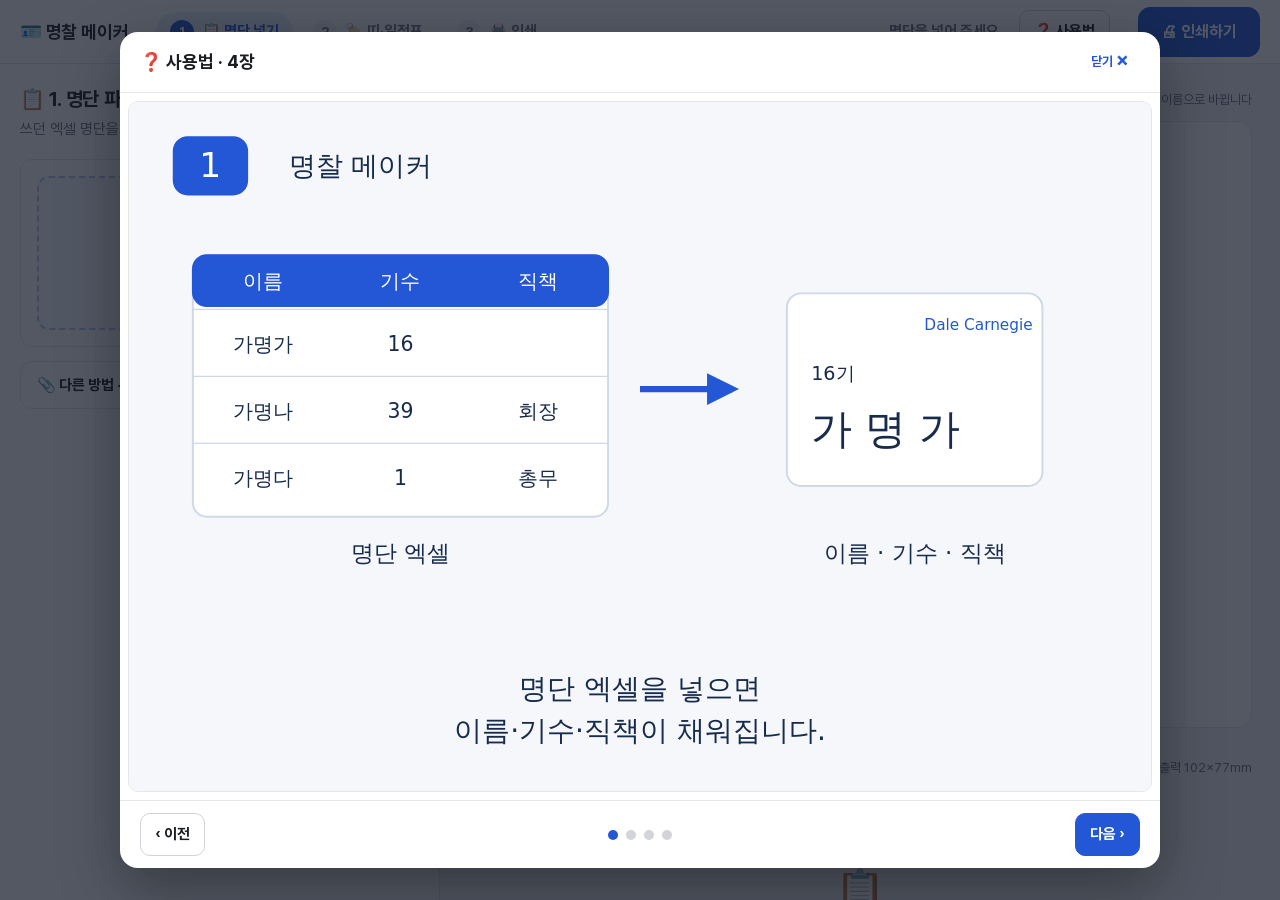
==== commit 6e45396d: "명찰 메이커: 파인만 5차 지적 반영(검사기 R0 직접 대조, HY 없는 기기 글자 크기·위치 보정 0.09mm·글꼴 안내 문구, 그림 크기 선검사, PPT 넣기·받기). 바깥 전" ====
--- a/nametag/index.html
+++ b/nametag/index.html
@@ -9,6 +9,9 @@
 <meta http-equiv="Content-Security-Policy" content="default-src 'self'; script-src 'self' 'unsafe-inline' 'wasm-unsafe-eval'; worker-src 'self' blob:; connect-src 'self' data:; img-src 'self' data: blob:; style-src 'self' 'unsafe-inline'; font-src 'self' data:; object-src 'none'; base-uri 'self'; form-action 'none'">
 <script src="lib/xlsx.full.min.js"></script>
 <script src="lib/tesseract.min.js"></script>
+<script src="lib/pptx-template.js"></script>
+<script src="lib/pptx.js"></script>
+<script src="lib/hy-metrics.js"></script>
 <style>
   :root{
     --bg:#f4f5f7; --card:#fff; --line:#e4e6ea; --line2:#cfd3d9; --text:#1a1d21; --muted:#6b7280; --soft:#f0f2f5;
@@ -227,10 +230,10 @@
 <div id="guide" onclick="if(event.target===this)Guide.close()">
   <div class="box">
     <div class="head"><b>❓ 사용법 · 4장</b><button class="btn sm ghost" onclick="Guide.close()">닫기 ✕</button></div>
-    <div class="slide" data-i="0"><img src="guide/step-1.png" alt="1. 명단을 넣어요"></div>
-    <div class="slide" data-i="1"><img src="guide/step-2.png" alt="2. 띠·일정표 넣어요"></div>
-    <div class="slide" data-i="2"><img src="guide/step-3.png" alt="3. 100%로 인쇄해요"></div>
-    <div class="slide" data-i="3"><img src="guide/step-4.png" alt="4. 자르고 접어요"></div>
+    <div class="slide" data-i="0"><img src="guide/step-1.svg" alt="1. 명단을 넣어요"></div>
+    <div class="slide" data-i="1"><img src="guide/step-2.svg" alt="2. PPT 파일을 넣어요"></div>
+    <div class="slide" data-i="2"><img src="guide/step-3.svg" alt="3. PPT로 받거나 100%로 인쇄해요"></div>
+    <div class="slide" data-i="3"><img src="guide/step-4.svg" alt="4. 자르고 접어요"></div>
     <div class="foot"><button class="btn" onclick="Guide.go(-1)">‹ 이전</button><div class="dots"></div><button class="btn primary" onclick="Guide.go(1)">다음 ›</button></div>
   </div>
 </div>
@@ -270,7 +273,13 @@
   <!-- 2단계 디자인 -->
   <section data-step="2">
     <h2>🏷️ 2. 띠·일정표</h2>
-    <p class="lead">• PPT 그림: 오른쪽 클릭 → 「그림으로 저장」<br>• 아래에서 띠·일정표 파일을 각각 선택하세요.</p>
+    <p class="lead">쓰던 PPT를 넣으면 띠·일정표를 찾아 넣습니다.</p>
+    <div class="card" id="pptDrop">
+      <h3>📊 PPT 파일 넣기</h3>
+      <button class="btn" id="pptPick" onclick="document.getElementById('pptFile').click()">📂 PPT 파일 선택</button>
+      <input type="file" id="pptFile" accept=".pptx,application/vnd.openxmlformats-officedocument.presentationml.presentation" style="display:none">
+      <p class="muted" id="pptStatus" role="status" style="margin:8px 0 0">PPTX 파일을 여기에 놓아도 됩니다.</p>
+    </div>
         <div class="card numcard">
       <span class="n">1</span><div class="nb">
       <h3>🏷️ 윗칸 띠 <span class="sub" id="stripName"></span></h3>
@@ -386,7 +395,10 @@
       <div class="field"><label>위아래</label><div class="ctl"><input type="number" class="in num" id="offY" step="0.5"> mm <span class="muted">아래로 밀렸으면 − 값</span></div></div>
     </div>
     </div></details>
+    <p class="muted" id="printFontStatus" role="status"></p>
     <button class="btn primary big block" onclick="doPrint()">🖨️ 지금 인쇄하기</button>
+    <button class="btn big block" id="pptDownload" style="margin-top:8px" onclick="downloadPpt()">📥 PPT로 받기</button>
+    <p class="muted" id="pptDownloadStatus" role="status" style="margin:8px 0 0;text-align:center">원본 PPT 양식 · 2명/장 · 띠는 뒤쪽</p>
     <p class="muted" style="text-align:center;margin-top:10px" id="printSummary"></p>
   </section>
 </aside>
@@ -646,6 +658,7 @@
   out.cut={style:one(C.style,['full','mark','none'],'full'), border:!!C.border, offX:num(C.offX,-20,20,0), offY:num(C.offY,-20,20,0)};
   out.design={font:one(D.font,FONTS.map(f=>f[0]),'noto'), text:col(D.text,'#111111'), band:one(D.band,['none','top','left','bottom'],'none'), bandColor:col(D.bandColor,'#2457d6'), bandH:num(D.bandH,0,40,6), bandInset:num(D.bandInset,0,20,0), bg:col(D.bg,'#ffffff'), valign:one(D.valign,['center','flex-start','flex-end'],'center'), pad:num(D.pad,0,30,3), lineGap:num(D.lineGap,0,30,2), logo:(typeof D.logo==='string'&&/^data:image\/(png|jpeg|jpg|gif|webp|svg\+xml);base64,[A-Za-z0-9+/=]+$/.test(D.logo)&&D.logo.length<3000000)?D.logo:null, logoPos:one(D.logoPos,['top','bottom','tl','tr'],'top'), logoAlign:one(D.logoAlign,['center','left','right'],'center'), logoH:num(D.logoH,2,50,8), back:(typeof D.back==='string'&&/^data:image\/(png|jpeg);base64,[A-Za-z0-9+/=]+$/.test(D.back)&&D.back.length<4000000)?D.back:null, backOn:!!D.backOn, stripWhere:one(D.stripWhere==='beside'?'stack':D.stripWhere,['stack','pages','inside'], D.stripInside?'inside':'stack'), stripRatio:num(D.stripRatio,0.2,30,0), strip:(typeof D.strip==='string'&&/^data:image\/(png|jpeg);base64,[A-Za-z0-9+/=]+$/.test(D.strip)&&D.strip.length<4000000)?D.strip:null, stripOn:!!D.stripOn, stripH:num(D.stripH,5,80,25), stripCount:num(D.stripCount,0,5000,0)};
   out.design.layout=one(D.layout,['ppt2026'],'');
+  out.design.backPrinted=D.backPrinted===true;
   out.lines=t.lines.slice(0,12).map(L=>{ L=L&&typeof L==='object'?L:{}; const parts=(Array.isArray(L.parts)?L.parts:[]).slice(0,8).map(P=>{ P=P&&typeof P==='object'?P:{}; const src=P.src==='fixed'?'fixed':(FIELDS.includes(P.src)?P.src:'이름'); return {src, text:str(P.text,100), prefix:str(P.prefix,20), suffix:str(P.suffix,20)}; });
     return {parts: parts.length?parts:[part('이름')], join:one(L.join,JOINS.map(j=>j[0]),'space'), size:num(L.size,4,200,14), bold:!!L.bold, color:(L.color?col(L.color,''):''), spacing:num(L.spacing,0,2,0), align:one(L.align,['left','center','right'],'center'), maxChars:num(L.maxChars,0,40,0)}; });
   if(!out.lines.length) out.lines=[line([part('이름')],{size:36,bold:true})];
@@ -885,7 +898,7 @@
 function setStrip(v){ state.tpl.design.strip=v; state.tpl.design.stripOn=!!v; $('stripName').textContent=v?'파일 있음':'없음'; $('dStripOn').checked=!!v; render(); }
 bind('dStripH','design.stripH'); bind('dStripCount','design.stripCount');
 $('dBackOn').onchange=e=>{ state.tpl.design.backOn=e.target.checked; if(e.target.checked&&!state.tpl.design.back){ e.target.checked=false; state.tpl.design.backOn=false; toast('먼저 「파일 선택」으로 뒷면 그림을 넣어 주세요'); } render(); };
-function setBack(v){ state.tpl.design.back=v; state.tpl.design.backOn=!!v; $('backName').textContent=v?'파일 있음':'없음'; $('dBackOn').checked=!!v; render(); }
+function setBack(v){ state.tpl.design.back=v; state.tpl.design.backOn=!!v; state.tpl.design.backPrinted=false; $('backName').textContent=v?'파일 있음':'없음'; $('dBackOn').checked=!!v; render(); }
 function setLogo(v){ state.tpl.design.logo=v; $('logoName').textContent=v?'로고 있음':'없음'; render(); }
 
 /* ---------- 명찰 한 장 만들기 ---------- */
@@ -902,10 +915,10 @@
     const si=document.createElement('img'); si.src=d.strip; si.style.cssText='width:100%;height:100%;object-fit:cover;display:block'; st.appendChild(si); card.appendChild(st);
     const cutLn=document.createElement('div'); cutLn.style.cssText=`position:absolute;left:0;top:${sh}mm;width:100%;height:0;border-top:0.2mm solid #9ca3af;z-index:2`; card.appendChild(cutLn); }
   if(hasBack){ const back=document.createElement('div'); back.style.cssText=`position:absolute;left:0;top:${sh}mm;width:${bw}mm;height:${bh}mm;overflow:hidden;background:#fff`;
-    const im=document.createElement('img'); im.src=d.back; im.style.cssText='width:100%;height:100%;object-fit:contain;transform:rotate(180deg);display:block';
+    const im=document.createElement('img'); im.src=d.back; im.style.cssText='width:100%;height:100%;object-fit:contain;display:block'; im.style.transform=d.backPrinted?'none':'rotate(180deg)';
     if(d.layout==='ppt2026'){ const r=column%2?{x:1.98,y:.89,w:98.03,h:75.53}:{x:1.99,y:.66,w:98.02,h:75.59}; im.className='pptBack'; im.style.cssText=`position:absolute;left:${r.x/102*100}%;top:${r.y/77*100}%;width:${r.w/102*100}%;height:${r.h/77*100}%;object-fit:fill;display:block`;
-      const source=d.back; im.style.transform=scheduleRotations.get(source)||'rotate(180deg)';
-      im.onload=()=>{ const rotation=isOriginalSchedule(im)?'none':'rotate(180deg)'; if(scheduleRotations.size>4) scheduleRotations.clear(); scheduleRotations.set(source,rotation); im.style.transform=rotation; }; }
+      const source=d.back; im.style.transform=d.backPrinted?'none':scheduleRotations.get(source)||'rotate(180deg)';
+      if(!d.backPrinted) im.onload=()=>{ const rotation=isOriginalSchedule(im)?'none':'rotate(180deg)'; if(scheduleRotations.size>4) scheduleRotations.clear(); scheduleRotations.set(source,rotation); im.style.transform=rotation; }; }
     back.appendChild(im); card.appendChild(back);
     const fold=document.createElement('div'); fold.style.cssText=`position:absolute;left:0;top:${sh+bh}mm;width:100%;height:0;border-top:0.2mm dashed #b0b4bb;z-index:2`; card.appendChild(fold); }
   front.style.position='absolute'; front.style.left='0'; front.style.top=(sh+(hasBack?bh:0))+'mm'; front.style.outline='none'; // 테두리는 바깥 카드 전체에
@@ -925,6 +938,19 @@
   _mc.font=`400 21pt ${font}`; const width=_mc.measureText('가나다123').width;
   _mc.font='400 21pt "Do Hyeon"';
   return Math.abs(width-_mc.measureText('가나다123').width)>.1;
+}
+function fitOriginalSize(text,size,tracking,availMm){
+  const m=NametagHyMetrics.measure(text,size*25.4/72,(tracking||0)*size*25.4/72-.01*25.4/72);
+  if(!m)return fitSize(text,size,FONTS.find(f=>f[0]==='hyheadline')[2],false,tracking,availMm);
+  const width=Math.max(m.advance,m.right)-Math.min(0,m.left);
+  return Math.floor(Math.min(size,width>availMm?size*availMm/width*.995:size)*10)/10;
+}
+function printFontMessage(t){
+  const chosen=FONTS.find(f=>f[0]===t.design.font)||FONTS.find(f=>f[0]==='noto');
+  if(chosen[0]!=='hyheadline')return chosen[1]+' 글꼴로 인쇄합니다.';
+  if(hasHyFont(chosen[2]))return '원본 글꼴(HY헤드라인M)로 인쇄합니다.';
+  return '이 컴퓨터에는 원본 글꼴(HY헤드라인M)이 없어 도현으로 인쇄합니다.'+
+    (t.design.layout==='ppt2026'?' 글자 크기와 위치를 원본에 맞춰 보정합니다.':'');
 }
 function isOriginalSchedule(im){
   const c=document.createElement('canvas'); c.width=c.height=8; const g=c.getContext('2d'); g.drawImage(im,0,0,8,8);
@@ -955,25 +981,24 @@
     }
     const raw=txt; if(i===1&&L.parts.length===1&&L.parts[0].src==='이름') txt=Array.from(txt.replace(/\s+/g,'')).join(' ');
     let size=L.size; if(L.maxChars>0&&Array.from(raw.replace(/\s+/g,'')).length>L.maxChars) size*=L.maxChars/Array.from(raw.replace(/\s+/g,'')).length;
-    const x=g.textX+padDelta, avail=Math.max(4,102-x-7.3), spacing=(L.spacing||0)*size*25.4/72-.01*25.4/72;
-    size=fitSize(txt,size,font,L.bold,L.spacing||0,avail);
+    const x=g.textX+padDelta, avail=Math.max(4,102-x-7.3);
+    size=d.font==='hyheadline'&&!L.bold?fitOriginalSize(txt,size,L.spacing||0,avail):fitSize(txt,size,font,L.bold,L.spacing||0,avail);
+    const spacing=(L.spacing||0)*size*25.4/72-.01*25.4/72;
     // Rendered PPT reference, not the earlier glyph-table baseline estimate.
     const y=(i===0?33.87:65.1+(i-1)*14)+(i?d.lineGap-3:0)+padDelta;
     const e=add('text',{x:L.align==='center'?51:L.align==='right'?102-d.pad:x,y,'font-size':size*25.4/72,'font-weight':L.bold?700:400,'font-family':font,fill:L.color||d.text,'letter-spacing':spacing,'text-anchor':L.align==='center'?'middle':L.align==='right'?'end':'start',class:'ln pptLine'});
     e.style.whiteSpace='pre'; e.textContent=txt;
-    // Do Hyeon has smaller glyphs at the same point size. Match the reference
-    // line's dimensions using measured ink bounds; no HY font file is shipped.
-    if(d.font==='hyheadline' && !hasHyFont(font) && /^[가-힣0-9 ()]+$/.test(txt) && !L.bold){
-      const em=size*25.4/72, chars=Array.from(txt);
+    // Match Do Hyeon's whole line to HY's numeric ink bounds, not to a
+    // generic em-size estimate. Only numbers are bundled, never HY outlines.
+    if(d.font==='hyheadline' && !hasHyFont(font) && !L.bold){
+      const target=NametagHyMetrics.measure(txt,size*25.4/72,spacing);
       _mc.font=`400 ${size}pt ${font}`; const m=_mc.measureText(txt);
       const iw=(m.actualBoundingBoxLeft+m.actualBoundingBoxRight)/MM;
       const ih=(m.actualBoundingBoxAscent+m.actualBoundingBoxDescent)/MM;
-      const advance=chars.reduce((a,c)=>a+(/[가-힣]/.test(c)?1:/[0-9]/.test(c)?.583:c===' '?.333:c==='('?.291:.294),0)*em;
-      const targetW=Math.min(avail,advance-(i?.15:.19)*em+(chars.length-1)*spacing);
-      if(iw>0 && ih>0 && targetW>0){
-        const sx=targetW/iw, sy=(i?.96:.965)*em/ih;
-        const inkX=L.align==='center'?(102-targetW)/2:L.align==='right'?102-d.pad-targetW:x+(i?.075:.11)*em;
-        const inkY=y-(i?.84:.846)*em;
+      if(target && iw>0 && ih>0){
+        const sx=target.width/iw, sy=target.height/ih;
+        const origin=L.align==='center'?51-target.advance/2:L.align==='right'?102-d.pad-target.advance:x;
+        const inkX=origin+target.left, inkY=y-target.top;
         e.setAttribute('x','0'); e.setAttribute('y','0'); e.setAttribute('text-anchor','start'); e.setAttribute('letter-spacing','0');
         e.setAttribute('transform',`translate(${inkX+m.actualBoundingBoxLeft/MM*sx} ${inkY+m.actualBoundingBoxAscent/MM*sy}) scale(${sx} ${sy})`);
       }
@@ -1066,6 +1091,7 @@
   $('sheetInfo').textContent = per? `장당 ${per}개 (${g.cols}×${g.rows}) · 실제 출력 ${bw}×${frontH}mm${bh!==frontH?` (띠·뒷면 포함 ${bw}×${Math.round(bh*10)/10}mm)`:''}` : '';
   $('szNote').textContent = s.shrink>0 ? `너비·높이를 각각 ${s.shrink}mm 줄여 ${bw}×${frontH}mm로 인쇄됩니다.` : `선택한 ${s.w}×${s.h}mm 그대로 인쇄됩니다. 케이스에 빡빡하면 세부 설정의 「명찰 크기 줄이기」를 1mm로 두세요.`;
   $('printSummary').textContent = rows.length? `${rows.length}명 → 명찰 A4 ${badgePages}장${stripPages?` + 상단 띠 ${stripCount}개 A4 ${stripPages}장`:(stackOn?' (윗칸 띠는 명찰 위에 이어서)':'')}이 인쇄됩니다` : '명단이 비어 있습니다';
+  $('printFontStatus').textContent=printFontMessage(t);
   const pv=$('pages'); pv.innerHTML='';
   if(!rows.length){ pv.innerHTML='<div class="emptyMsg"><div class="ic">📋</div>왼쪽에서 명단을 넣으면 인쇄될 용지가 여기에 보입니다.</div>'; $('pager').style.visibility='hidden'; return; }
   if(!per){ pv.innerHTML='<div class="emptyMsg">명찰이 종이보다 큽니다. 크기나 여백을 줄여 주세요.</div>'; $('pager').style.visibility='hidden'; return; }
@@ -1597,5 +1623,6 @@
 })();
 
 </script>
+<script src="lib/pptx-ui.js"></script>
 </body>
 </html>
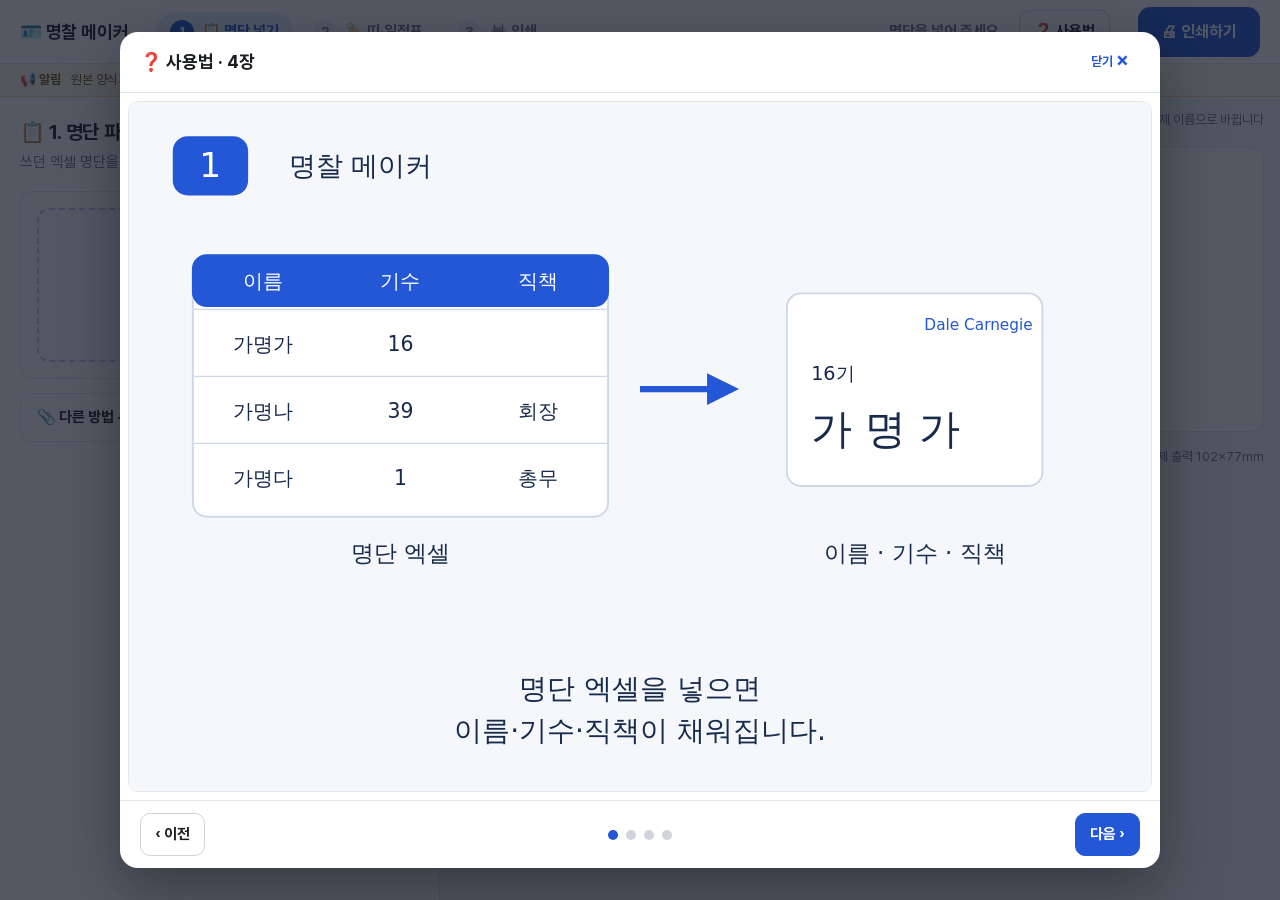
==== commit 2b7ce723: "명찰 메이커: 위쪽 알림 한 줄(한글 글꼴 있으면 원본과 같음 안내), 명찰 한 장·인쇄 용지 미리보기가 1366×768~2048×1152에서 스크롤 없이 한 화면에. 인쇄 PDF" ====
--- a/nametag/index.html
+++ b/nametag/index.html
@@ -212,6 +212,37 @@
     .field{grid-template-columns:1fr}
   }
 </style>
+<style>
+  /* 화면의 알림과 축소 배치만 적용한다. 인쇄 규칙과 실제 mm 치수는 그대로 둔다. */
+  .screenNotice{display:none}
+  @media screen{
+    .screenNotice{display:flex;align-items:baseline;gap:10px;flex:none;padding:6px 20px;border-bottom:1px solid #f2d68a;background:#fff8e3;color:#785614;font-size:13px;line-height:1.5}
+    .screenNotice b{white-space:nowrap;flex:none}
+    .screenNotice[data-font="original"]{background:#eef8f0;border-color:#cce7d2;color:#236137}
+    .screenNotice[data-font="selected"]{background:#eef2f7;border-color:#d9e0e9;color:#374151}
+    .screenNotice span{min-width:0}
+  }
+  @media screen and (min-width:761px){
+    body{height:100dvh}
+    .body{min-width:0}
+    .side{min-height:0;overscroll-behavior:contain}
+    .stage{display:grid;grid-template-areas:"one-head" "overlay" "one" "sheet-head" "paper";grid-template-rows:auto auto minmax(0,.7fr) auto minmax(0,1fr);gap:8px;min-width:0;min-height:0;overflow:hidden;padding:12px 16px}
+    #oneHeading{grid-area:one-head}
+    #ovBar{grid-area:overlay;margin:0}
+    #oneWrap{grid-area:one}
+    #sheetHeading{grid-area:sheet-head}
+    #pages{grid-area:paper}
+    .stageHead{min-width:0;gap:8px;margin:0}
+    .stageHead .muted{min-width:0;white-space:nowrap;overflow:hidden;text-overflow:ellipsis}
+    .pager{flex:none}
+    .oneWrap{min-width:0;min-height:0;overflow:hidden;padding:10px;margin:0}
+    .oneBadge{flex:none}
+    #pages{min-width:0;min-height:0;overflow:hidden;padding:6px 8px}
+    .pageWrap{margin:0 auto}
+    .emptyMsg{padding:12px;font-size:14px}
+    .emptyMsg .ic{font-size:28px}
+  }
+</style>
 <style id="pageStyle">@page{size:A4 portrait;margin:0}</style>
 </head>
 <body>
@@ -226,6 +257,9 @@
   <button class="btn" onclick="Guide.open(0)" style="margin-right:8px">❓ 사용법</button>
   <button class="btn primary big" onclick="doPrint()">🖨 인쇄하기</button>
 </header>
+<div class="screenNotice" id="fontNotice" data-font="fallback" role="status">
+  <b>📢 알림</b><span id="printFontStatus"></span>
+</div>
 
 <div id="guide" onclick="if(event.target===this)Guide.close()">
   <div class="box">
@@ -395,7 +429,6 @@
       <div class="field"><label>위아래</label><div class="ctl"><input type="number" class="in num" id="offY" step="0.5"> mm <span class="muted">아래로 밀렸으면 − 값</span></div></div>
     </div>
     </div></details>
-    <p class="muted" id="printFontStatus" role="status"></p>
     <button class="btn primary big block" onclick="doPrint()">🖨️ 지금 인쇄하기</button>
     <button class="btn big block" id="pptDownload" style="margin-top:8px" onclick="downloadPpt()">📥 PPT로 받기</button>
     <p class="muted" id="pptDownloadStatus" role="status" style="margin:8px 0 0;text-align:center">원본 PPT 양식 · 2명/장 · 띠는 뒤쪽</p>
@@ -404,9 +437,9 @@
 </aside>
 
 <main class="stage">
-  <div class="stageHead"><h3>명찰 한 장</h3><span class="muted" id="oneLabel">첫 번째 명찰 · 화면 크기는 실제와 다름</span></div>
+  <div class="stageHead" id="oneHeading"><h3>명찰 한 장</h3><span class="muted" id="oneLabel">첫 번째 명찰 · 화면 크기는 실제와 다름</span></div>
   <div class="oneWrap" id="oneWrap"></div>
-  <div class="stageHead"><h3>인쇄 용지 미리보기</h3><div class="pager" id="pager"><button onclick="movePage(-1)">‹</button><span id="pageLabel">–</span><button onclick="movePage(1)">›</button></div><span class="muted" id="sheetInfo"></span></div>
+  <div class="stageHead" id="sheetHeading"><h3>인쇄 용지 미리보기</h3><div class="pager" id="pager"><button onclick="movePage(-1)">‹</button><span id="pageLabel">–</span><button onclick="movePage(1)">›</button></div><span class="muted" id="sheetInfo"></span></div>
   <div id="pages"></div>
 </main>
 </div>
@@ -947,10 +980,9 @@
 }
 function printFontMessage(t){
   const chosen=FONTS.find(f=>f[0]===t.design.font)||FONTS.find(f=>f[0]==='noto');
-  if(chosen[0]!=='hyheadline')return chosen[1]+' 글꼴로 인쇄합니다.';
-  if(hasHyFont(chosen[2]))return '원본 글꼴(HY헤드라인M)로 인쇄합니다.';
-  return '이 컴퓨터에는 원본 글꼴(HY헤드라인M)이 없어 도현으로 인쇄합니다.'+
-    (t.design.layout==='ppt2026'?' 글자 크기와 위치를 원본에 맞춰 보정합니다.':'');
+  if(chosen[0]!=='hyheadline')return '선택한 '+chosen[1]+' 글꼴로 인쇄됩니다.';
+  if(hasHyFont(chosen[2]))return '✅ 이 컴퓨터에는 원본 글꼴이 있어 원본과 똑같이 인쇄됩니다';
+  return '원본 양식과 같게 인쇄하려면 한글(한컴오피스)이 있는 컴퓨터에서 열어 주세요. 한글이 없어도 인쇄되지만 글씨체가 조금 다릅니다.';
 }
 function isOriginalSchedule(im){
   const c=document.createElement('canvas'); c.width=c.height=8; const g=c.getContext('2d'); g.drawImage(im,0,0,8,8);
@@ -1049,6 +1081,8 @@
   persist();
   const t=state.tpl, s=t.size, c=t.cut;
   const rows=printableRows();
+  $('printFontStatus').textContent=printFontMessage(t);
+  $('fontNotice').dataset.font=t.design.font!=='hyheadline'?'selected':hasHyFont(FONTS.find(f=>f[0]==='hyheadline')[2])?'original':'fallback';
   // 한 장 미리보기
   const ow=$('oneWrap'); ow.innerHTML='';
   const row=sampleRow(), d=t.design;
@@ -1067,11 +1101,12 @@
     one.appendChild(st);
   }
   one.appendChild(front);
-  const availW=ow.clientWidth-48, availH=Math.max(240,window.innerHeight*0.62);
-  one.style.zoom=Math.max(0.4,Math.min(2.2,availW/((bwPreview+6.6)*MM),availH/((bhPreview+sh+(sh?3:0)+6.6)*MM)));
+  const desktop=window.matchMedia('screen and (min-width:761px)').matches;
   if(!sh){ one.style.padding='0'; one.style.border='0'; one.style.background='transparent'; }
   ow.appendChild(one);
   renderPhotoOverlay(ow,front);
+  const availW=ow.clientWidth-(desktop?20:48), availH=desktop?ow.clientHeight-20:Math.max(240,window.innerHeight*0.62);
+  one.style.zoom=Math.max(0.01,Math.min(2.2,availW/((bwPreview+6.6)*MM),availH/((bhPreview+sh+(sh?3:0)+6.6)*MM)));
   const gt=$('guideTpl'); if(gt) gt.textContent=state.current||'';
   $('oneLabel').textContent = rows.length? '첫 번째 명찰 · 화면 크기는 실제와 다름' : '예시 이름입니다. 명단을 넣으면 실제 이름으로 바뀝니다';
   // 용지
@@ -1091,14 +1126,13 @@
   $('sheetInfo').textContent = per? `장당 ${per}개 (${g.cols}×${g.rows}) · 실제 출력 ${bw}×${frontH}mm${bh!==frontH?` (띠·뒷면 포함 ${bw}×${Math.round(bh*10)/10}mm)`:''}` : '';
   $('szNote').textContent = s.shrink>0 ? `너비·높이를 각각 ${s.shrink}mm 줄여 ${bw}×${frontH}mm로 인쇄됩니다.` : `선택한 ${s.w}×${s.h}mm 그대로 인쇄됩니다. 케이스에 빡빡하면 세부 설정의 「명찰 크기 줄이기」를 1mm로 두세요.`;
   $('printSummary').textContent = rows.length? `${rows.length}명 → 명찰 A4 ${badgePages}장${stripPages?` + 상단 띠 ${stripCount}개 A4 ${stripPages}장`:(stackOn?' (윗칸 띠는 명찰 위에 이어서)':'')}이 인쇄됩니다` : '명단이 비어 있습니다';
-  $('printFontStatus').textContent=printFontMessage(t);
   const pv=$('pages'); pv.innerHTML='';
   if(!rows.length){ pv.innerHTML='<div class="emptyMsg"><div class="ic">📋</div>왼쪽에서 명단을 넣으면 인쇄될 용지가 여기에 보입니다.</div>'; $('pager').style.visibility='hidden'; return; }
   if(!per){ pv.innerHTML='<div class="emptyMsg">명찰이 종이보다 큽니다. 크기나 여백을 줄여 주세요.</div>'; $('pager').style.visibility='hidden'; return; }
   $('pager').style.visibility='visible';
   const gridW=g.cols*bw+(g.cols-1)*s.gap, gridH=g.rows*bh+(g.rows-1)*s.gap;
   const x0=(g.pw-gridW)/2+c.offX, y0=(g.ph-gridH)/2+c.offY;
-  const scale=Math.min(1,(pv.clientWidth-16)/(g.pw*MM));
+  const scale=Math.max(.01,Math.min(1,(pv.clientWidth-16)/(g.pw*MM),desktop?(pv.clientHeight-12)/(g.ph*MM):Infinity));
   const sgridW=sg.cols*bw+Math.max(0,sg.cols-1)*s.gap, sgridH=sg.rows*stripH+Math.max(0,sg.rows-1)*s.gap; const sx0=(g.pw-sgridW)/2+c.offX, sy0=(g.ph-sgridH)/2+c.offY;
   pageBuild={t,s,c,rows,g,per,bw,bh,x0,y0,scale,pages,badgePages,stripOn,stripH,sg,sper,stripCount,sx0,sy0,sh:stackH(t)}; renderSeq++;
   for(let p=0;p<pages;p++){ const wrap=document.createElement('div'); wrap.className='pageWrap'; wrap.style.width=g.pw+'mm'; wrap.style.height=g.ph+'mm'; wrap.style.zoom=scale; wrap.dataset.p=p; pv.appendChild(wrap); }
